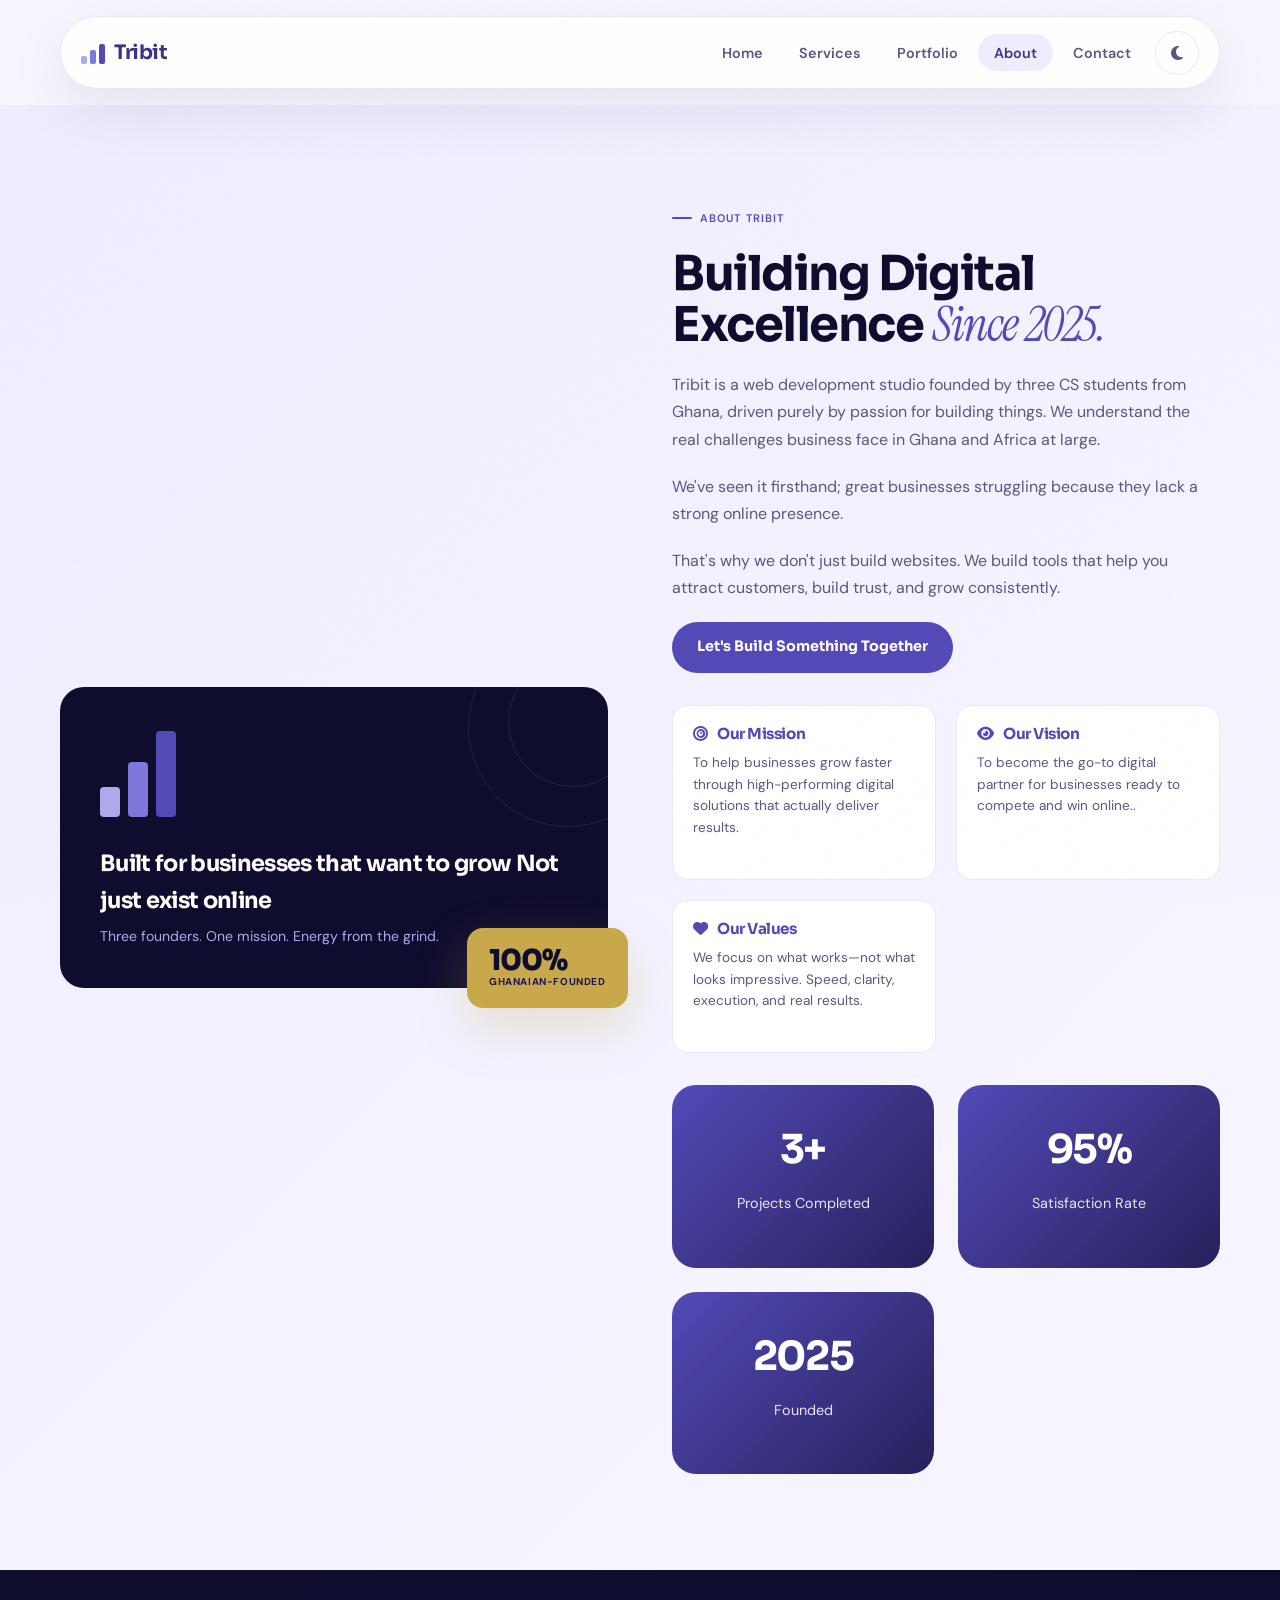
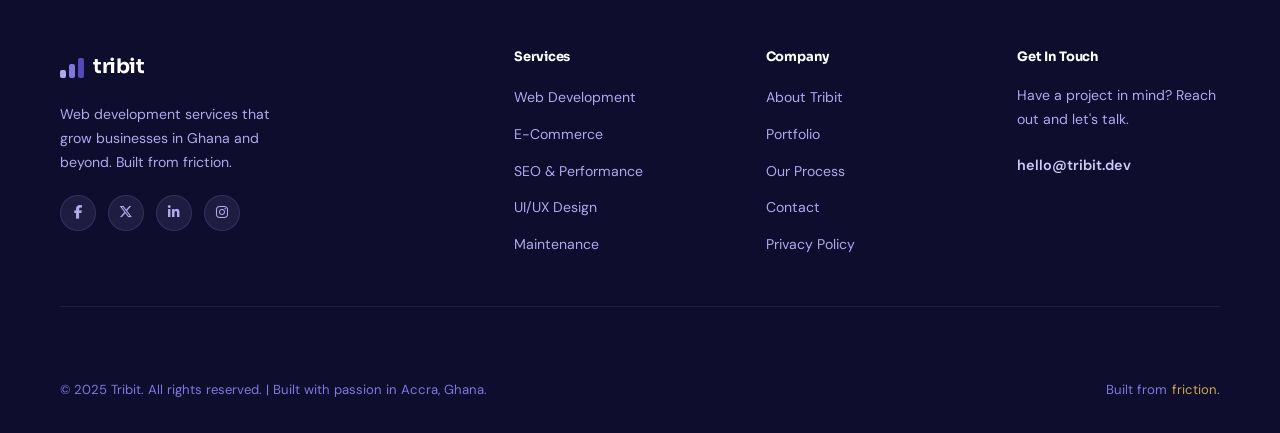
==== about.html @ 8b5f1038 "seperate index.html into diff fles" ====
<!DOCTYPE html>
<html lang="en">
<head>
    <meta charset="UTF-8"/>
    <meta name="viewport" content="width=device-width, initial-scale=1.0"/>
    <title>About Tribit | Web Development in Ghana</title>
    <meta name="description" content="Meet Tribit, a Ghanaian-founded web development studio helping businesses across Ghana and Africa attract customers and grow online."/>
    <meta name="keywords" content="web development Ghana, web design Accra, African web agency, e-commerce Africa, SEO Ghana, custom web apps"/>
    <meta name="author" content="Tribit"/>
    <meta property="og:title" content="About Tribit"/>
    <meta property="og:description" content="Three founders. One mission. Energy from the grind."/>
    <meta property="og:type" content="website"/>
    <link rel="icon" type="image/png" href="tribit-favicon-dark.png">
    <link rel="preconnect" href="https://fonts.googleapis.com"/>
    <link rel="preconnect" href="https://fonts.gstatic.com" crossorigin/>
    <link rel="stylesheet" href="styles.css?v=project-previews-2"/>
    <link href="https://fonts.googleapis.com/css2?family=Sora:wght@300;400;600;700;800&family=Instrument+Serif:ital@0;1&family=DM+Sans:ital,wght@0,300;0,400;0,500;1,400&display=swap" rel="stylesheet"/>
    <link rel="stylesheet" href="https://cdnjs.cloudflare.com/ajax/libs/font-awesome/6.5.0/css/all.min.css" crossorigin="anonymous"/>

</head>
<body>
<div class="page-shell">
<!-- ── NAV ── -->
<header class="site-header">
  <nav class="nav container" aria-label="Primary">
    <a href="index.html" class="brand" aria-label="Tribit home">
      <div class="logo-mark">
        <div class="logo-bar lb1"></div>
        <div class="logo-bar lb2"></div>
        <div class="logo-bar lb3"></div>
      </div>
      <span class="logo-wordmark">Tribit</span>
    </a>

    <div class="nav-actions">
      <ul id="navMenu" class="nav-menu">
        <li><a href="index.html">Home</a></li>
        <li><a href="services.html">Services</a></li>
        <li><a href="portfolio.html">Portfolio</a></li>
        <li><a href="about.html" class="active" aria-current="page">About</a></li>
        <!-- <li><a href="#pricing">Pricing</a></li> -->
        <li><a href="contact.html">Contact</a></li>
      </ul>
      <button id="themeToggle" class="theme-toggle" type="button" aria-label="Switch color theme" title="Switch color theme">
        <i class="fa-solid fa-moon"></i>
      </button>
    </div>
    <button class="menu-toggle" id="menuToggle" type="button" aria-label="Toggle navigation" aria-expanded="false" aria-controls="navMenu">
      <span></span><span></span>
    </button>
  </nav>
</header>

<main>
<!-- ── ABOUT ── -->
<section class="about-section section" id="about">
  <div class="container">
    <div class="about-content">
      <div class="about-visual reveal">
        <div class="about-card-main">
          <div class="about-card-ring acr1"></div>
          <div class="about-card-ring acr2"></div>
          <div class="about-bars-lg">
            <div class="abl abl1"></div>
            <div class="abl abl2"></div>
            <div class="abl abl3"></div>
          </div>
          <div class="about-card-title">Built for businesses that want to grow Not just exist online</div>
          <div class="about-card-sub">Three founders. One mission. Energy from the grind.</div>
        </div>
        <div class="about-float">
          <div class="about-float-num">100%</div>
          <div class="about-float-label">Ghanaian-founded</div>
        </div>
      </div>
      <div class="about-text">
        <div class="reveal"><p class="section-tag">About Tribit</p></div>
        <h1 class="section-heading reveal">Building Digital Excellence <span class="serif-italic">Since 2025.</span></h1>
        <p class="reveal">Tribit is a web development studio founded by three CS students from Ghana, driven purely by passion for building things. We understand the real challenges business face in Ghana and Africa at large.</p>
        <p class="reveal">We've seen it firsthand; great businesses struggling because they lack a strong online presence.</p>
        <p class="reveal">That's why we don't just build websites.
We build tools that help you attract customers, build trust, and grow consistently.
        </p>
         <div class="reveal"><a href="contact.html" class="btn btn-primary">Let's Build Something Together</a></div>
        <div class="values-grid reveal">
          <div class="value-item">
            <h4><i class="fas fa-bullseye"></i> Our Mission</h4>
            <p>To help businesses grow faster through high-performing digital solutions that actually deliver results.</p>
          </div>
          <div class="value-item">
            <h4><i class="fas fa-eye"></i> Our Vision</h4>
            <p>To become the go-to digital partner for businesses ready to compete and win online..</p>
          </div>
          <div class="value-item">
            <h4><i class="fas fa-heart"></i> Our Values</h4>
            <p>We focus on what works—not what looks impressive.
Speed, clarity, execution, and real results.</p>
          </div>
        </div>
        <div class="about-stats reveal" style="margin-top:2rem;">
          <div class="about-stat-card"><div class="stat-number">3+</div><p>Projects Completed</p></div>
          <div class="about-stat-card"><div class="stat-number">95%</div><p>Satisfaction Rate</p></div>
         <!-- <div class="about-stat-card"><div class="stat-number">12</div><p>Countries</p></div> -->
          <div class="about-stat-card"><div class="stat-number">2025</div><p>Founded</p></div>
        </div>
      </div>
    </div>
  </div>
</section>


</main>

<!-- ── FOOTER ── -->
<footer class="site-footer">
  <div class="container">
    <div class="footer-content">
      <div class="footer-section">
        <div class="footer-logo">
          <div class="logo-mark">
            <div class="logo-bar lb1"></div>
            <div class="logo-bar lb2"></div>
            <div class="logo-bar lb3"></div>
          </div>
          <span class="logo-wordmark">tribit</span>
        </div>
        <p>Web development services that grow businesses in Ghana and beyond. Built from friction.</p>
        <div class="social-links">
          <a href="#" title="Facebook" aria-label="Facebook"><i class="fab fa-facebook-f"></i></a>
          <a href="#" title="Twitter / X" aria-label="Twitter"><i class="fab fa-x-twitter"></i></a>
          <a href="https://www.linkedin.com/company/tribit.dev/home/?viewAsMember=true" title="LinkedIn" aria-label="LinkedIn"><i class="fab fa-linkedin-in"></i></a>
          <a href="#" title="Instagram" aria-label="Instagram"><i class="fab fa-instagram"></i></a>
        </div>
      </div>
      <div class="footer-section">
        <h4>Services</h4>
        <ul>
          <li><a href="services.html">Web Development</a></li>
          <li><a href="services.html">E-Commerce</a></li>
          <li><a href="services.html">SEO & Performance</a></li>
          <li><a href="services.html">UI/UX Design</a></li>
          <li><a href="services.html">Maintenance</a></li>
        </ul>
      </div>
      <div class="footer-section">
        <h4>Company</h4>
        <ul>
          <li><a href="about.html">About Tribit</a></li>
          <li><a href="portfolio.html">Portfolio</a></li>
          <li><a href="services.html#process">Our Process</a></li>
          <li><a href="contact.html">Contact</a></li>
          <li><a href="privacy-policy.html">Privacy Policy</a></li>
        </ul>
      </div>
      <div class="footer-section">
        <h4>Get In Touch</h4>
        <p>Have a project in mind? Reach out and let's talk.</p>
        <a class="footer-contact-link" href="mailto:hello@tribit.dev">hello@tribit.dev</a>
      </div>
    </div>
    <div class="footer-bottom">
      <p>© 2025 Tribit. All rights reserved. | Built with passion in Accra, Ghana.</p>
      <span class="footer-made">Built from <span>friction.</span></span>
    </div>
  </div>
</footer>

<button id="scrollTop" class="scroll-top" aria-label="Scroll to top"><i class="fas fa-arrow-up"></i></button>

</div><!-- /page-shell -->

<script src="scripts.js"></script>
</body>
</html>
---- styles.css ----
/* =============================================
   VARIABLES & THEME
   ============================================= */
:root {
  --p-900: #0f0d2e;
  --p-800: #1a1650;
  --p-700: #26215C;
  --p-600: #3C3489;
  --p-500: #534AB7;
  --p-400: #7F77DD;
  --p-300: #AFA9EC;
  --p-200: #CECBF6;
  --p-100: #EEEDFE;
  --p-50:  #F7F6FF;
  --gold:  #C9A84C;
  --gold-light: #F5E6B8;
  --bg: var(--p-50);
  --bg-elevated: rgba(255,255,255,0.88);
  --surface: #ffffff;
  --surface-soft: #EEEDFE;
  --text: #0f0d2e;
  --muted: #5a5780;
  --border: rgba(83,74,183,0.12);
  --shadow: 0 20px 60px rgba(15,13,46,0.08);
  --shadow-strong: 0 30px 80px rgba(15,13,46,0.14);
  --primary: var(--p-500);
  --primary-strong: var(--p-600);
  --accent: var(--p-400);
  --accent-light: var(--p-100);
  --success: #16a34a;
  --warning: #f97316;
  --heading-font: 'Sora', sans-serif;
  --body-font: 'DM Sans', sans-serif;
  --radius-lg: 24px;
  --radius-md: 16px;
  --radius-sm: 10px;
  --container: 1160px;
  --section-space: 6rem;
}

body[data-theme="dark"] {
  --bg: #0c0a20;
  --bg-elevated: rgba(20,18,50,0.9);
  --surface: #141230;
  --surface-soft: #1e1a45;
  --text: #f0effe;
  --muted: #AFA9EC;
  --border: rgba(175,169,236,0.15);
  --shadow: 0 20px 60px rgba(0,0,0,0.35);
  --shadow-strong: 0 30px 80px rgba(0,0,0,0.45);
}

/* =============================================
   RESET & BASE
   ============================================= */
*, *::before, *::after { box-sizing: border-box; margin: 0; padding: 0; }
html { scroll-behavior: smooth; }

body {
  font-family: var(--body-font);
  background: var(--bg);
  color: var(--text);
  line-height: 1.65;
  min-height: 100vh;
  overflow-x: hidden;
  transition: background 0.3s ease, color 0.3s ease;
}

body::before {
  content: '';
  position: fixed;
  inset: 0;
  background-image: url("data:image/svg+xml,%3Csvg viewBox='0 0 256 256' xmlns='http://www.w3.org/2000/svg'%3E%3Cfilter id='n'%3E%3CfeTurbulence type='fractalNoise' baseFrequency='0.9' numOctaves='4' stitchTiles='stitch'/%3E%3C/filter%3E%3Crect width='100%25' height='100%25' filter='url(%23n)' opacity='0.03'/%3E%3C/svg%3E");
  pointer-events: none;
  z-index: 9999;
  opacity: 0.35;
}

img { display: block; max-width: 100%; }
a { color: inherit; transition: color 0.25s; text-decoration: none; }
button, input, textarea, select { font: inherit; }

h1, h2, h3, h4, h5, h6 {
  font-family: var(--heading-font);
  letter-spacing: -0.03em;
  line-height: 1.08;
  color: var(--text);
}
h1 { font-size: clamp(2.8rem, 7vw, 5.2rem); font-weight: 800; }
h2 { font-size: clamp(2rem, 4vw, 3rem); font-weight: 700; }
h3 { font-size: 1.2rem; font-weight: 700; }
h4 { font-size: 1rem; font-weight: 700; }
p { color: var(--muted); line-height: 1.7; }

.page-shell { position: relative; overflow: clip; }
.container { width: min(calc(100% - 2rem), var(--container)); margin: 0 auto; }
.section { padding: var(--section-space) 0; scroll-margin-top: 7rem; }
.section-header { margin-bottom: 3rem; }

.section-tag {
  display: inline-flex; align-items: center; gap: 8px;
  font-size: 11px; font-weight: 600; color: var(--p-500);
  letter-spacing: 0.1em; text-transform: uppercase; margin-bottom: 1rem;
}
.section-tag::before { content: ''; width: 20px; height: 2px; background: var(--p-500); border-radius: 2px; }
.section-heading { max-width: 720px; margin-bottom: 1.25rem; color: var(--text); }
h1.section-heading { font-size: clamp(2rem, 4vw, 3rem); font-weight: 700; }
.section-description { font-size: 1.05rem; max-width: 600px; margin-top: 0.5rem; }
.serif-italic { font-family: 'Instrument Serif', serif; font-style: italic; font-weight: 400; color: var(--p-500); }

/* =============================================
   LOGO MARK — RISING BARS
   ============================================= */
.logo-mark {
  display: inline-flex; align-items: flex-end; gap: 3px; height: 22px;
}
.logo-bar { border-radius: 2px; transition: height 0.4s cubic-bezier(0.34,1.56,0.64,1); }
.lb1 { width: 6px; height: 8px;  background: var(--p-300); }
.lb2 { width: 6px; height: 14px; background: var(--p-400); }
.lb3 { width: 6px; height: 20px; background: var(--p-500); }
.logo-wordmark { font-family: var(--heading-font); font-size: 20px; font-weight: 700; color: var(--p-600); letter-spacing: -0.02em; }
body[data-theme="dark"] .logo-wordmark { color: var(--p-200); }
body[data-theme="dark"] .lb1 { background: var(--p-400); }
body[data-theme="dark"] .lb2 { background: var(--p-300); }
body[data-theme="dark"] .lb3 { background: var(--p-200); }

/* =============================================
   NAVIGATION
   ============================================= */
.site-header { position: sticky; top: 0; z-index: 1000; padding: 1rem 0; }

.nav {
  display: flex; align-items: center; justify-content: space-between; gap: 1rem;
  padding: 0.85rem 1.25rem;
  background: var(--bg-elevated);
  backdrop-filter: blur(20px); -webkit-backdrop-filter: blur(20px);
  border: 1px solid var(--border);
  border-radius: 999px;
  box-shadow: var(--shadow);
  transition: box-shadow 0.3s;
}

.brand { display: inline-flex; align-items: center; gap: 9px; text-decoration: none; flex-shrink: 0; }
.brand:hover .lb1 { height: 14px; }
.brand:hover .lb2 { height: 20px; }
.brand:hover .lb3 { height: 8px; }

.nav-actions { display: flex; align-items: center; gap: 0.5rem; }

.nav-menu { display: flex; align-items: center; gap: 0.25rem; list-style: none; }
.nav-menu a {
  padding: 0.6rem 1rem; border-radius: 999px;
  font-size: 0.9rem; font-weight: 600; color: var(--muted);
  transition: background 0.2s, color 0.2s, transform 0.2s;
}
.nav-menu a:hover, .nav-menu a.active {
  background: var(--p-100); color: var(--p-600); transform: translateY(-1px);
}
body[data-theme="dark"] .nav-menu a:hover,
body[data-theme="dark"] .nav-menu a.active {
  background: var(--surface-soft); color: var(--p-200);
}

.theme-toggle {
  width: 2.75rem; height: 2.75rem; display: inline-flex; align-items: center; justify-content: center;
  border: 1px solid var(--border); background: transparent; color: var(--muted);
  cursor: pointer; border-radius: 50%; transition: transform 0.25s, background 0.25s;
}
.theme-toggle:hover { background: var(--surface-soft); transform: rotate(20deg); }

.menu-toggle {
  display: none; width: 2.75rem; height: 2.75rem;
  border: 1px solid var(--border); border-radius: 50%;
  background: var(--surface-soft); align-items: center; justify-content: center;
  cursor: pointer; transition: transform 0.25s; position: relative;
}
.menu-toggle span {
  position: absolute; width: 1rem; height: 2px;
  background: var(--text); border-radius: 999px; transition: transform 0.25s, opacity 0.25s;
}
.menu-toggle span:first-child { transform: translateY(-4px); }
.menu-toggle span:last-child  { transform: translateY(4px); }
.menu-toggle.active span:first-child { transform: rotate(45deg); }
.menu-toggle.active span:last-child  { transform: rotate(-45deg); }

/* =============================================
   BUTTONS
   ============================================= */
.btn {
  display: inline-flex; align-items: center; justify-content: center; gap: 0.5rem;
  min-height: 3.2rem; padding: 0.8rem 1.5rem;
  border-radius: 999px; border: 1px solid transparent;
  font-family: var(--heading-font); font-weight: 700; font-size: 0.9rem;
  cursor: pointer; transition: transform 0.25s, box-shadow 0.25s, background 0.25s, border-color 0.25s;
  text-decoration: none;
}
.btn:hover { transform: translateY(-2px); }
.btn:active { transform: translateY(0); }
.btn-primary { background: var(--p-500); color: #fff; }
.btn-primary:hover { background: var(--p-600); box-shadow: 0 10px 30px rgba(83,74,183,0.3); color: #fff; }
.btn-secondary { background: transparent; border-color: var(--border); color: var(--text); }
.btn-secondary:hover { background: var(--surface-soft); border-color: var(--p-400); color: var(--p-500); }
.btn-gold { background: var(--gold); color: var(--p-900); font-weight: 800; }
.btn-gold:hover { background: #d4b460; box-shadow: 0 12px 36px rgba(201,168,76,0.35); transform: translateY(-2px); }
.btn-lg { padding: 1rem 2rem; min-height: 3.5rem; font-size: 1rem; }
.btn-block { width: 100%; }
/* =============================================
   REVEAL ANIMATIONS
   ============================================= */
.reveal { opacity: 0; transform: translateY(28px); transition: opacity 0.7s ease, transform 0.7s ease; }
.reveal.active { opacity: 1; transform: translateY(0); }
.reveal-d1 { transition-delay: 0.1s; }
.reveal-d2 { transition-delay: 0.2s; }
.reveal-d3 { transition-delay: 0.3s; }
.reveal-d4 { transition-delay: 0.4s; }

/* =============================================
   HERO
   ============================================= */
.hero {
  min-height: 100vh; display: flex; flex-direction: column;
  align-items: center; justify-content: center;
  position: relative; overflow: hidden;
  padding: 10rem 2rem 6rem;
  background: var(--p-900);
}

.hero-geo { position: absolute; inset: 0; overflow: hidden; pointer-events: none; }
.geo-ring {
  position: absolute; border-radius: 50%;
  border: 1px solid rgba(175,169,236,0.1);
}
.gr1 { width: 800px; height: 800px; top: -250px; right: -250px; }
.gr2 { width: 500px; height: 500px; top: -80px; right: -80px; }
.gr3 { width: 1100px; height: 1100px; bottom: -400px; left: -500px; }
.geo-bar-bg {
  position: absolute; border-radius: 4px; opacity: 0.12;
}
.gbg1 { width: 4px; height: 160px; background: var(--p-300); top: 18%; right: 11%; transform: rotate(12deg); }
.gbg2 { width: 4px; height: 110px; background: var(--p-400); top: 28%; right: 13%; transform: rotate(12deg); }
.gbg3 { width: 4px; height: 240px; background: var(--p-500); top: 8%;  right: 9%;  transform: rotate(12deg); }
.gbg4 { width: 3px; height: 90px;  background: var(--p-300); bottom: 28%; left: 7%; transform: rotate(-8deg); }
.gbg5 { width: 3px; height: 140px; background: var(--p-400); bottom: 33%; left: 9%; transform: rotate(-8deg); }

.hero-accent-line {
  position: absolute; bottom: 0; left: 0; right: 0; height: 1px;
  background: linear-gradient(90deg, transparent, var(--gold), transparent);
}

.hero-inner { position: relative; z-index: 2; text-align: center; max-width: 880px; width: 100%; }

.hero-eyebrow {
  display: inline-flex; align-items: center; gap: 10px;
  background: rgba(175,169,236,0.1); border: 1px solid rgba(175,169,236,0.18);
  border-radius: 999px; padding: 8px 20px; margin-bottom: 2.5rem;
  animation: fadeUp 0.8s ease both;
}
.hero-eyebrow-dot {
  width: 6px; height: 6px; border-radius: 50%; background: var(--gold);
  animation: pulse 2s ease-in-out infinite;
}
.hero-eyebrow span { font-size: 12px; font-weight: 500; color: var(--p-200); letter-spacing: 0.06em; text-transform: uppercase; }

.hero-h1 { font-family: var(--heading-font); font-size: clamp(2.8rem, 7vw, 5rem); font-weight: 800; color: white; line-height: 1.04; letter-spacing: -0.03em; margin-bottom: 0.5rem; animation: fadeUp 0.8s ease 0.1s both; }
.hero-h1-serif { font-family: 'Instrument Serif', serif; font-style: italic; font-weight: 400; color: var(--p-300); }
.hero-h1-gold { color: var(--gold); }

.hero-sub { font-size: clamp(1rem, 2vw, 1.15rem); font-weight: 300; color: var(--p-200); line-height: 1.75; max-width: 580px; margin: 2rem auto 3rem; animation: fadeUp 0.8s ease 0.2s both; }

.hero-actions { display: flex; align-items: center; justify-content: center; gap: 1rem; flex-wrap: wrap; animation: fadeUp 0.8s ease 0.3s both; }

.hero-stats {
  display: flex; align-items: center; justify-content: center; gap: 3rem;
  margin-top: 5rem; padding-top: 3rem;
  border-top: 1px solid rgba(175,169,236,0.12);
  animation: fadeUp 0.8s ease 0.4s both; flex-wrap: wrap;
}
.hero-stat { text-align: center; }
.hero-stat-num { font-family: var(--heading-font); font-size: 2rem; font-weight: 800; color: white; letter-spacing: -0.04em; display: block; }
.hero-stat-label { font-size: 11px; color: var(--p-300); font-weight: 400; text-transform: uppercase; letter-spacing: 0.08em; }
.hero-stat-divider { width: 1px; height: 40px; background: rgba(175,169,236,0.2); }

@keyframes fadeUp { from { opacity: 0; transform: translateY(24px); } to { opacity: 1; transform: translateY(0); } }
@keyframes pulse { 0%,100% { opacity:1; transform:scale(1); } 50% { opacity:.5; transform:scale(.7); } }

/* =============================================
   MARQUEE
   ============================================= */
.marquee-section { background: var(--p-500); padding: 1.25rem 0; overflow: hidden; }
.marquee-track { display: flex; gap: 3rem; animation: marquee 28s linear infinite; white-space: nowrap; }
@keyframes marquee { from { transform: translateX(0); } to { transform: translateX(-50%); } }
.marquee-item { font-family: var(--heading-font); font-size: 12px; font-weight: 700; color: var(--p-100); letter-spacing: 0.08em; text-transform: uppercase; flex-shrink: 0; display: flex; align-items: center; gap: 1rem; }
.marquee-dot { width: 4px; height: 4px; border-radius: 50%; background: var(--gold); flex-shrink: 0; }

/* =============================================
   WHY CHOOSE US (TRUST)
   ============================================= */
.trust-section { background: linear-gradient(135deg, var(--p-100), var(--bg)); }
body[data-theme="dark"] .trust-section { background: linear-gradient(135deg, var(--surface-soft), var(--bg)); }

.trust-grid { display: grid; grid-template-columns: repeat(auto-fit, minmax(260px, 1fr)); gap: 1.5rem; margin-top: 3rem; }

.trust-card {
  text-align: center; padding: 2rem;
  background: var(--surface); border: 1px solid var(--border);
  border-radius: var(--radius-lg);
  transition: transform 0.3s, box-shadow 0.3s, border-color 0.3s;
}
.trust-card:hover { transform: translateY(-5px); box-shadow: var(--shadow-strong); border-color: var(--p-300); }

.trust-icon {
  width: 3.5rem; height: 3.5rem; margin: 0 auto 1rem;
  display: flex; align-items: flex-end; justify-content: center;
  gap: 4px; padding-bottom: 6px;
  background: var(--p-100); border-radius: var(--radius-md);
}
body[data-theme="dark"] .trust-icon { background: var(--surface-soft); }
.trust-icon-bar { width: 7px; border-radius: 2px; }
.tib1 { height: 10px; background: var(--p-300); }
.tib2 { height: 16px; background: var(--p-400); }
.tib3 { height: 24px; background: var(--p-500); }
.trust-card:hover .tib1 { height: 16px; transition: height 0.4s cubic-bezier(0.34,1.56,0.64,1); }
.trust-card:hover .tib2 { height: 24px; transition: height 0.4s cubic-bezier(0.34,1.56,0.64,1) 0.05s; }
.trust-card:hover .tib3 { height: 10px; transition: height 0.4s cubic-bezier(0.34,1.56,0.64,1) 0.1s; }
.trust-card h3 { margin-bottom: 0.75rem; font-size: 1.05rem; }
.trust-card p { font-size: 0.9rem; }

/* =============================================
   SERVICES
   ============================================= */
.services-grid {
  display: grid; grid-template-columns: repeat(3, 1fr);
  gap: 1.5px; background: rgba(83,74,183,0.1);
  border-radius: var(--radius-lg); overflow: hidden; margin-top: 3rem;
}
.service-card {
  background: var(--surface); padding: 2.5rem 2rem;
  position: relative; cursor: default;
  display: flex; flex-direction: column;
  transition: background 0.35s;
}
.service-card:hover { background: var(--p-900); z-index: 2; }
.service-card:hover .service-title,
.service-card:hover .service-desc { color: white; }
.service-card:hover .service-num { color: var(--p-300); }
.service-card:hover .svc-bar { background: var(--p-300); }
.service-card:hover .svc-bar:nth-child(2) { background: var(--p-400); }
.service-card:hover .svc-bar:nth-child(3) { background: var(--p-200); }
.service-card:hover .service-arrow { opacity: 1; transform: translateX(0); }
.service-card:hover .service-features li { color: var(--p-300); }
.service-card:hover .service-features li::before { color: var(--gold); }

.service-num { font-family: var(--heading-font); font-size: 11px; font-weight: 600; color: var(--p-300); letter-spacing: 0.1em; margin-bottom: 1.25rem; transition: color 0.35s; }
.service-icon-bars { display: flex; align-items: flex-end; gap: 4px; height: 32px; margin-bottom: 1.25rem; }
.svc-bar { width: 7px; border-radius: 2px; transition: background 0.35s; }
.svc1 { height: 12px; background: var(--p-300); }
.svc2 { height: 20px; background: var(--p-400); }
.svc3 { height: 30px; background: var(--p-500); }
.service-title { font-family: var(--heading-font); font-size: 1.1rem; font-weight: 700; color: var(--text); letter-spacing: -0.02em; margin-bottom: 0.75rem; transition: color 0.35s; }
.service-desc { font-size: 0.9rem; color: var(--muted); line-height: 1.65; flex-grow: 1; margin-bottom: 1.25rem; transition: color 0.35s; }
.service-features { list-style: none; display: flex; flex-direction: column; gap: 0.4rem; font-size: 0.85rem; margin-bottom: 0.5rem; }
.service-features li { display: flex; align-items: center; gap: 0.5rem; color: var(--muted); transition: color 0.35s; }
.service-features li::before { content: "✓"; color: var(--p-400); font-weight: 800; transition: color 0.35s; }
.service-arrow { position: absolute; bottom: 2rem; right: 2rem; font-size: 1.1rem; opacity: 0; transform: translateX(-8px); transition: all 0.3s; color: var(--gold); }

/* =============================================
   PORTFOLIO
   ============================================= */
.portfolio-section { background: var(--p-50); }
body[data-theme="dark"] .portfolio-section { background: var(--bg); }

.portfolio-grid {
  display: grid;
  grid-template-columns: repeat(6, minmax(0, 1fr));
  gap: 2rem;
  margin-top: 3rem;
}
.portfolio-card {
  background: var(--surface); border: 1px solid var(--border);
  border-radius: var(--radius-lg);
  transition: transform 0.3s, box-shadow 0.3s, border-color 0.3s;
  display: flex; flex-direction: column;
  grid-column: span 2;
  height: 100%;
  min-width: 0;
}
.portfolio-card:hover { transform: translateY(-6px); box-shadow: var(--shadow-strong); border-color: var(--p-300); }
.portfolio-card:focus-within { border-color: var(--p-300); box-shadow: var(--shadow-strong); }

.portfolio-card:nth-last-child(2):nth-child(3n + 1) { grid-column: 2 / span 2; }
.portfolio-card:last-child:nth-child(3n + 2) { grid-column: 4 / span 2; }
.portfolio-card:last-child:nth-child(3n + 1) { grid-column: 3 / span 2; }

.portfolio-image {
  width: 100%; aspect-ratio: 16 / 10; flex: 0 0 auto;
  background: linear-gradient(135deg, var(--p-100), var(--p-50));
  display: flex; align-items: center; justify-content: center; position: relative; overflow: hidden;
  border-radius: calc(var(--radius-lg) - 1px) calc(var(--radius-lg) - 1px) 0 0;
}
.portfolio-image:has(img) {
  height: auto; aspect-ratio: 987 / 712;
}
.portfolio-image img {
  display: block; width: 100%; height: 100%; object-fit: contain; object-position: center;
}
body[data-theme="dark"] .portfolio-image { background: linear-gradient(135deg, var(--surface-soft), var(--surface)); }
.portfolio-image img { display: block; width: 100%; height: 100%; object-fit: contain; }
.portfolio-image-placeholder {
  flex-direction: column; gap: 0.5rem; padding: 1rem;
  color: var(--p-600); text-align: center;
  background: linear-gradient(135deg, var(--p-100), var(--p-50));
}
body[data-theme="dark"] .portfolio-image-placeholder { color: var(--p-200); }
.preview-label { color: var(--p-500); font-size: 0.72rem; font-weight: 700; letter-spacing: 0.1em; text-transform: uppercase; }
.portfolio-image-placeholder strong { font-family: var(--heading-font); font-size: 0.95rem; }
.portfolio-image-bars { display: flex; align-items: flex-end; gap: 0.6rem; height: 5rem; }
.pib { width: 0.8rem; border-radius: 0.2rem 0.2rem 0 0; background: var(--p-500); }
.pib1 { height: 40%; background: var(--p-300); }
.pib2 { height: 70%; background: var(--p-400); }
.pib3 { height: 100%; background: var(--p-500); }
.portfolio-image-label { color: var(--p-600); font-family: var(--heading-font); font-size: 0.85rem; font-weight: 700; text-align: center; }
body[data-theme="dark"] .portfolio-image-label { color: var(--p-200); }

.portfolio-content { padding: 1.5rem; flex: 1; min-width: 0; display: flex; flex-direction: column; }
.portfolio-tags { display: flex; flex-wrap: wrap; gap: 0.5rem; margin-bottom: 1rem; }
.tag {
  display: inline-block; padding: 0.3rem 0.75rem;
  background: var(--p-100); color: var(--p-600);
  border-radius: 999px; font-size: 0.72rem; font-weight: 700;
  text-transform: uppercase; letter-spacing: 0.05em;
}
body[data-theme="dark"] .tag { background: var(--surface-soft); color: var(--p-200); }
.portfolio-card h3 { font-size: 1.1rem; margin: 0 0 0.75rem; overflow-wrap: anywhere; }
.portfolio-description { flex: 1; margin: 0 0 1.25rem; font-size: 0.9rem; color: var(--muted); line-height: 1.6; }
.portfolio-stats { display: flex; gap: 2rem; padding-top: 1.25rem; border-top: 1px solid var(--border); }
.stat { display: flex; flex-direction: column; }
.stat-value { font-family: var(--heading-font); font-size: 1.25rem; font-weight: 700; color: var(--p-500); }
.stat-label { font-size: 0.78rem; color: var(--muted); }
.project-links { display: flex; flex-wrap: wrap; gap: 0.75rem; margin-top: auto; }
.project-link {
  display: inline-flex; align-items: center; gap: 0.45rem;
  padding: 0.55rem 1rem; border-radius: 999px;
  background: var(--p-500); color: #fff;
  font-family: var(--heading-font); font-size: 0.78rem; font-weight: 700;
  transition: background 0.2s, transform 0.2s, box-shadow 0.2s;
}
.project-link::after { content: "↗"; font-size: 0.9rem; }
.project-link:hover, .project-link:focus-visible {
  background: var(--p-600); color: #fff;
  transform: translateY(-2px); box-shadow: 0 8px 20px rgba(83,74,183,0.25);
}
.project-link:focus-visible, .footer-section a:focus-visible, .form-privacy-notice a:focus-visible { outline: 3px solid var(--gold); outline-offset: 3px; }
.portfolio-cta { text-align: center; margin-top: 3rem; padding: 2rem; background: var(--p-100); border-radius: var(--radius-lg); }
body[data-theme="dark"] .portfolio-cta { background: var(--surface-soft); }
.portfolio-cta p { margin-bottom: 1.5rem; }

/* =============================================
   ABOUT
   ============================================= */
.about-section { background: linear-gradient(135deg, var(--p-100), transparent); }
body[data-theme="dark"] .about-section { background: linear-gradient(135deg, var(--surface-soft), transparent); }

.about-content { display: grid; grid-template-columns: 1fr 1fr; gap: 4rem; align-items: center; }
.about-visual { position: relative; }

.about-card-main {
  background: var(--p-900); border-radius: var(--radius-lg); padding: 2.5rem;
  position: relative; overflow: hidden;
}
.about-card-ring {
  position: absolute; border-radius: 50%; border: 1px solid rgba(175,169,236,0.12);
}
.acr1 { width: 200px; height: 200px; top: -60px; right: -60px; }
.acr2 { width: 130px; height: 130px; top: -30px; right: -30px; }

.about-bars-lg {
  display: flex; align-items: flex-end; gap: 8px; height: 90px; margin-bottom: 1.75rem;
}
.abl { border-radius: 4px; transition: height 0.5s cubic-bezier(0.34,1.56,0.64,1); }
.abl1 { width: 20px; height: 30px; background: var(--p-300); }
.abl2 { width: 20px; height: 55px; background: var(--p-400); }
.abl3 { width: 20px; height: 86px; background: var(--p-500); }
.about-card-main:hover .abl1 { height: 86px; }
.about-card-main:hover .abl2 { height: 55px; }
.about-card-main:hover .abl3 { height: 30px; }

.about-card-title { font-family: var(--heading-font); font-size: 1.4rem; font-weight: 700; color: white; letter-spacing: -0.03em; margin-bottom: 0.4rem; }
.about-card-sub { font-size: 0.88rem; color: var(--p-300); }

.about-float {
  position: absolute; bottom: -1.25rem; right: -1.25rem;
  background: var(--gold); border-radius: var(--radius-md); padding: 1.1rem 1.4rem;
  box-shadow: 0 20px 50px rgba(201,168,76,0.25);
}
.about-float-num { font-family: var(--heading-font); font-size: 1.8rem; font-weight: 800; color: var(--p-900); line-height: 1; letter-spacing: -0.04em; }
.about-float-label { font-size: 10px; font-weight: 700; color: var(--p-800); letter-spacing: 0.06em; text-transform: uppercase; }

.about-text h3 { color: var(--p-500); font-size: 1.3rem; margin: 0.75rem 0 1.25rem; }
.about-text p { margin-bottom: 1.25rem; line-height: 1.7; }

.values-grid { display: grid; grid-template-columns: repeat(auto-fit, minmax(180px, 1fr)); gap: 1.25rem; margin-top: 2rem; }
.value-item {
  background: var(--surface); border: 1px solid var(--border);
  border-radius: var(--radius-md); padding: 1.25rem;
  transition: transform 0.3s, box-shadow 0.3s;
}
.value-item:hover { transform: translateY(-3px); box-shadow: var(--shadow); }
.value-item h4 { display: flex; align-items: center; gap: 0.6rem; margin-bottom: 0.6rem; color: var(--p-500); font-size: 0.95rem; }
.value-item p { font-size: 0.85rem; line-height: 1.6; }

.about-stats { display: grid; grid-template-columns: repeat(2,1fr); gap: 1.5rem; }
.about-stat-card {
  background: linear-gradient(135deg, var(--p-500), var(--p-700));
  color: #fff; border-radius: var(--radius-lg); padding: 2rem; text-align: center;
  transition: transform 0.3s, box-shadow 0.3s;
}
.about-stat-card:hover { transform: translateY(-5px); box-shadow: var(--shadow-strong); }
.stat-number { font-family: var(--heading-font); font-size: 2.5rem; font-weight: 700; margin-bottom: 0.5rem; letter-spacing: -0.04em; }
.about-stat-card p { font-size: 0.9rem; color: rgba(255,255,255,0.88); }

/* =============================================
   TESTIMONIALS
   ============================================= */
.testimonials-section { background: var(--p-50); }
body[data-theme="dark"] .testimonials-section { background: var(--bg); }

.testimonials-grid { display: grid; grid-template-columns: 1fr 1fr; gap: 1.5rem; margin-top: 3rem; }

.testi-card {
  background: var(--surface); border-radius: var(--radius-lg); padding: 2.25rem;
  border: 1px solid var(--border); transition: all 0.3s; position: relative;
}
.testi-card:hover { transform: translateY(-4px); box-shadow: var(--shadow-strong); border-color: var(--p-300); }
.testi-card.featured {
  background: var(--p-900); grid-column: span 2;
  display: grid; grid-template-columns: 1fr auto; align-items: center; gap: 3rem;
}

.testi-stars { display: flex; gap: 3px; margin-bottom: 1rem; color: #ffc107; font-size: 14px; }
.testi-quote { font-family: 'Instrument Serif', serif; font-size: 3.5rem; color: var(--p-300); line-height: 0.5; margin-bottom: 1rem; display: block; }
.testi-card.featured .testi-quote { color: var(--p-400); }
.testi-text { font-family: 'Instrument Serif', serif; font-size: 1.05rem; font-style: italic; color: var(--text); line-height: 1.7; margin-bottom: 1.5rem; }
.testi-card.featured .testi-text { font-size: 1.3rem; color: white; }

.testi-author { display: flex; align-items: center; gap: 0.85rem; }
.testi-avatar {
  width: 42px; height: 42px; border-radius: 50%;
  background: var(--p-100); color: var(--p-600);
  display: flex; align-items: center; justify-content: center;
  font-family: var(--heading-font); font-size: 13px; font-weight: 700; flex-shrink: 0;
}
.testi-card.featured .testi-avatar { background: var(--p-500); color: white; }
.testi-name { font-family: var(--heading-font); font-size: 14px; font-weight: 600; color: var(--text); margin-bottom: 2px; }
.testi-card.featured .testi-name { color: white; }
.testi-role { font-size: 12px; color: var(--muted); }
.testi-card.featured .testi-role { color: var(--p-300); }

.testi-visual { display: flex; align-items: flex-end; gap: 6px; height: 70px; opacity: 0.5; flex-shrink: 0; }
.tv-bar { border-radius: 3px; }
.tvb1 { width: 13px; height: 28px; background: var(--p-300); }
.tvb2 { width: 13px; height: 46px; background: var(--p-400); }
.tvb3 { width: 13px; height: 64px; background: var(--p-500); }

/* =============================================
   PRICING
   ============================================= */
.pricing-grid { display: grid; grid-template-columns: repeat(auto-fit, minmax(300px, 1fr)); gap: 2rem; margin-top: 3rem; }
.pricing-card {
  background: var(--surface); border: 2px solid var(--border);
  border-radius: var(--radius-lg); padding: 2rem;
  transition: transform 0.3s, border-color 0.3s, box-shadow 0.3s;
  position: relative; display: flex; flex-direction: column;
}
.pricing-card:hover { transform: translateY(-6px); border-color: var(--p-300); box-shadow: var(--shadow-strong); }
.pricing-card.featured { border-color: var(--p-500); transform: scale(1.02); }
.pricing-card.featured:hover { transform: scale(1.02) translateY(-6px); }

.pricing-badge {
  position: absolute; top: -1rem; left: 1.5rem;
  background: linear-gradient(135deg, var(--p-500), var(--p-400));
  color: #fff; padding: 0.35rem 1rem; border-radius: 999px;
  font-size: 0.72rem; font-weight: 700; text-transform: uppercase; letter-spacing: 0.1em;
}
.pricing-header { margin-bottom: 1.5rem; }
.pricing-header h3 { margin-bottom: 0.3rem; }
.pricing-subtitle { font-size: 0.85rem; color: var(--muted); }
.pricing-price { display: flex; align-items: baseline; gap: 0.5rem; margin-bottom: 1.75rem; }
.price-amount { font-family: var(--heading-font); font-size: 2.5rem; font-weight: 700; color: var(--p-500); letter-spacing: -0.04em; }
.price-period { font-size: 0.88rem; color: var(--muted); }
.pricing-features { list-style: none; flex-grow: 1; margin-bottom: 2rem; }
.pricing-features li { display: flex; align-items: center; gap: 0.75rem; padding: 0.7rem 0; border-bottom: 1px solid var(--border); font-size: 0.88rem; color: var(--muted); }
.pricing-features li:last-child { border-bottom: 0; }
.pricing-features .fa-check { color: var(--success); }
.pricing-features .fa-times { color: var(--warning); opacity: 0.5; }
.pricing-note { text-align: center; margin-top: 3rem; padding: 2rem; background: var(--p-100); border-radius: var(--radius-md); }
body[data-theme="dark"] .pricing-note { background: var(--surface-soft); }

/* =============================================
   PROCESS
   ============================================= */
.process-section { background: var(--p-900); overflow: hidden; position: relative; }
.process-section .section-tag { color: var(--p-300); }
.process-section .section-tag::before { background: var(--p-300); }
.process-section .section-heading { color: white; }

.process-geo-ring {
  position: absolute; border-radius: 50%;
  border: 1px solid rgba(175,169,236,0.06);
}
.pgr1 { width: 600px; height: 600px; top: -200px; right: -200px; }
.pgr2 { width: 400px; height: 400px; bottom: -120px; left: -120px; }

.process-steps {
  display: grid; grid-template-columns: repeat(4,1fr);
  gap: 0; margin-top: 5rem; position: relative;
}
.process-steps::before {
  content: ''; position: absolute; top: 27px; left: 56px; right: 56px; height: 1px;
  background: linear-gradient(90deg, var(--p-500), var(--p-400), var(--p-300), transparent);
}
.process-step { padding: 0 1.5rem; position: relative; }
.process-step-num {
  width: 54px; height: 54px; border-radius: 50%;
  border: 1.5px solid var(--p-500);
  display: flex; align-items: center; justify-content: center;
  font-family: var(--heading-font); font-size: 13px; font-weight: 700;
  color: var(--p-300); background: var(--p-900);
  margin-bottom: 1.75rem; position: relative; z-index: 2;
  transition: all 0.3s;
}
.process-step:hover .process-step-num { background: var(--p-500); color: white; border-color: var(--p-500); }
.process-step-title { font-family: var(--heading-font); font-size: 1rem; font-weight: 700; color: white; letter-spacing: -0.02em; margin-bottom: 0.65rem; }
.process-step-desc { font-size: 0.875rem; color: var(--p-300); line-height: 1.65; }

/* =============================================
   FAQ
   ============================================= */
.faq-container { max-width: 800px; margin: 3rem auto 0; }
.faq-item {
  background: var(--surface); border: 1px solid var(--border);
  border-radius: var(--radius-md); margin-bottom: 1rem; overflow: hidden;
  transition: border-color 0.3s, box-shadow 0.3s;
}
.faq-item:hover { border-color: var(--p-300); box-shadow: var(--shadow); }
.faq-header {
  width: 100%; padding: 1.5rem; background: transparent; border: 0;
  cursor: pointer; display: flex; align-items: center; justify-content: space-between;
  gap: 1rem; text-align: left; color: var(--text); font-weight: 700; font-size: 0.95rem;
  transition: background 0.25s;
}
.faq-header:hover { background: var(--surface-soft); }
.faq-header i { transition: transform 0.3s; flex-shrink: 0; color: var(--p-400); }
.faq-item.faq-open .faq-header i { transform: rotate(180deg); }
.faq-content { max-height: 0; overflow: hidden; transition: max-height 0.3s ease; padding: 0 1.5rem; }
.faq-item.faq-open .faq-content { max-height: 500px; padding: 0 1.5rem 1.5rem; }
.faq-content p { font-size: 0.9rem; line-height: 1.7; }

/* =============================================
   CTA BANNER
   ============================================= */
.cta-banner {
  background: linear-gradient(135deg, var(--p-500), var(--p-700));
  position: relative; overflow: hidden;
}
.cta-banner-inner { max-width: var(--container); margin: 0 auto; padding: 5rem 2rem; text-align: center; position: relative; z-index: 2; }
.cta-banner h2 { color: white; margin-bottom: 1rem; }
.cta-banner p { color: var(--p-200); font-size: 1.05rem; margin-bottom: 2.5rem; max-width: 520px; margin-left: auto; margin-right: auto; }
.cta-banner-btns { display: flex; gap: 1rem; justify-content: center; flex-wrap: wrap; }
.cta-banner-geo { position: absolute; inset: 0; overflow: hidden; pointer-events: none; }
.cbg1 { position: absolute; width: 400px; height: 400px; border-radius: 50%; border: 1px solid rgba(255,255,255,0.08); top: -150px; right: -100px; }
.cbg2 { position: absolute; width: 250px; height: 250px; border-radius: 50%; border: 1px solid rgba(255,255,255,0.06); bottom: -80px; left: -60px; }

/* =============================================
   CONTACT
   ============================================= */
.contact-content { display: grid; grid-template-columns: 1fr 1.4fr; gap: 3rem; margin-top: 3rem; }
.contact-info { display: flex; flex-direction: column; gap: 1.5rem; }
.contact-method {
  background: var(--surface); border: 1px solid var(--border);
  border-radius: var(--radius-md); padding: 1.75rem; text-align: center;
  transition: transform 0.3s, box-shadow 0.3s, border-color 0.3s;
}
.contact-method:hover { transform: translateY(-4px); box-shadow: var(--shadow); border-color: var(--p-300); }
.contact-icon {
  width: 3rem; height: 3rem; display: flex; align-items: center; justify-content: center;
  font-size: 1.4rem; background: var(--p-100); border-radius: 50%;
  margin: 0 auto 1rem; color: var(--p-500);
}
body[data-theme="dark"] .contact-icon { background: var(--surface-soft); color: var(--p-300); }
.contact-method h4 { margin-bottom: 0.5rem; }
.contact-method p { font-size: 0.88rem; margin-bottom: 0.35rem; }
.contact-method a { color: var(--p-500); font-weight: 700; }
.contact-method a:hover { color: var(--p-400); }
.small { font-size: 0.78rem !important; color: var(--muted); }

.contact-form {
  background: var(--surface); border: 1px solid var(--border);
  border-radius: var(--radius-lg); padding: 2.25rem;
  display: flex; flex-direction: column; gap: 1.25rem;
}
.form-group { display: flex; flex-direction: column; gap: 0.45rem; }
.form-group.checkbox { flex-direction: row; align-items: center; gap: 0.65rem; margin-top: 0.5rem; }
.form-group label { font-weight: 700; color: var(--text); font-size: 0.88rem; }
.form-group.checkbox label { font-weight: 500; color: var(--muted); margin: 0; cursor: pointer; line-height: 1.4; }
.form-group.checkbox input[type="checkbox"] {
  width: 18px; height: 18px; min-width: 18px; min-height: 18px;
  padding: 0; margin: 0; cursor: pointer; flex-shrink: 0;
  accent-color: var(--p-500);
}

input, textarea, select {
  width: 100%; padding: 0.9rem 1rem;
  background: var(--bg); color: var(--text);
  border: 1px solid var(--border); border-radius: var(--radius-sm);
  outline: none; transition: border-color 0.25s, box-shadow 0.25s;
  font-size: 0.9rem;
}
input::placeholder, textarea::placeholder { color: color-mix(in srgb, var(--muted) 60%, transparent); }
input:focus, textarea:focus, select:focus {
  border-color: var(--p-400);
  box-shadow: 0 0 0 4px rgba(83,74,183,0.12);
}
input.valid { border-color: var(--success); }
input.invalid, textarea.invalid, select.invalid { border-color: #e04343; }
textarea { min-height: 120px; resize: vertical; font-family: inherit; }
.form-note { text-align: center; font-size: 0.82rem; color: var(--muted); margin-top: 0.5rem; }
.form-privacy-notice { font-size: 0.85rem; }
.form-privacy-notice a { color: var(--p-500); font-weight: 700; text-decoration: underline; text-underline-offset: 0.15em; }
body[data-theme="dark"] .form-privacy-notice a { color: var(--p-300); }
#formStatus { margin-top: 0.5rem; font-size: 0.88rem; padding: 0.75rem 1rem; border-radius: var(--radius-sm); }
#formStatus.success { background: rgba(22,163,74,0.1); color: var(--success); }
#formStatus.error { background: rgba(224,67,67,0.1); color: #e04343; }

/* =============================================
   FOOTER
   ============================================= */
.site-footer { background: var(--p-900); padding: 5rem 0 2rem; }
.footer-content {
  display: grid; grid-template-columns: 2fr 1fr 1fr 1fr;
  gap: 3rem; margin-bottom: 3rem; padding-bottom: 3rem;
  border-bottom: 1px solid rgba(175,169,236,0.1);
}
.footer-logo { display: flex; align-items: center; gap: 9px; margin-bottom: 1.25rem; }
/*.footer-logo .logo-bar { } */
.footer-logo .lb1 { background: var(--p-300); }
.footer-logo .lb2 { background: var(--p-400); }
.footer-logo .lb3 { background: var(--p-500); }
.footer-logo .logo-wordmark { color: white; }
.footer-section p { font-size: 0.88rem; color: var(--p-300); line-height: 1.7; margin-bottom: 1.25rem; max-width: 240px; }
.footer-section h4 { font-family: var(--heading-font); font-size: 13px; font-weight: 700; color: white; margin-bottom: 1.25rem; letter-spacing: -0.01em; }
.footer-section ul { list-style: none; display: flex; flex-direction: column; gap: 0.65rem; }
.footer-section ul a { font-size: 0.88rem; color: var(--p-300); transition: color 0.2s; }
.footer-section ul a:hover { color: white; }
.footer-contact-link { color: var(--p-200); font-size: 0.9rem; font-weight: 600; }
.footer-contact-link:hover { color: white; }

.social-links { display: flex; gap: 0.75rem; }
.social-links a {
  width: 2.25rem; height: 2.25rem; display: inline-flex; align-items: center; justify-content: center;
  border-radius: 50%; background: rgba(175,169,236,0.1); border: 1px solid rgba(175,169,236,0.15);
  color: var(--p-300); font-size: 0.85rem;
  transition: transform 0.25s, background 0.25s, color 0.25s;
}
.social-links a:hover { transform: translateY(-3px); background: var(--p-500); color: white; border-color: var(--p-500); }

.footer-bottom { display: flex; align-items: center; justify-content: space-between; padding-top: 1.5rem; flex-wrap: wrap; gap: 0.75rem; }
.footer-bottom p { font-size: 0.82rem; color: var(--p-400); }
.footer-made { font-size: 0.82rem; color: var(--p-400); display: flex; align-items: center; gap: 5px; }
.footer-made span { color: var(--gold); }

/* =============================================
   PRIVACY POLICY
   ============================================= */
.policy-container { max-width: 860px; }
.policy-header { margin-bottom: 2.5rem; }
.policy-header h1 { font-size: clamp(2.4rem, 6vw, 4rem); margin-bottom: 1rem; }
.policy-updated { font-size: 0.9rem; }
.policy-content { overflow-wrap: anywhere; }
.policy-content h2 { margin: 2.5rem 0 0.9rem; font-size: clamp(1.35rem, 3vw, 1.7rem); }
.policy-content h3 { margin: 1.5rem 0 0.6rem; font-size: 1.08rem; }
.policy-content p, .policy-content li { font-size: 0.98rem; line-height: 1.8; }
.policy-content p + p { margin-top: 0.9rem; }
.policy-content ul { margin: 0.8rem 0 1rem; padding-left: 1.35rem; }
.policy-content li + li { margin-top: 0.35rem; }
.policy-content a { color: var(--p-500); text-decoration: underline; text-underline-offset: 0.16em; }
body[data-theme="dark"] .policy-content a { color: var(--p-300); }
.policy-content a:focus-visible { outline: 3px solid var(--gold); outline-offset: 3px; }
.policy-owner-note { margin-top: 1.5rem; padding: 1rem 1.2rem; background: var(--surface-soft); border-left: 3px solid var(--p-400); border-radius: var(--radius-sm); }
.policy-contact { margin-top: 2.5rem; padding: 1.5rem; background: var(--surface); border: 1px solid var(--border); border-radius: var(--radius-md); }
.policy-contact h2 { margin-top: 0; }

/* =============================================
   SCROLL TO TOP
   ============================================= */
.scroll-top {
  position: fixed; right: 1.25rem; bottom: 1.25rem;
  width: 3rem; height: 3rem; display: inline-flex; align-items: center; justify-content: center;
  border-radius: 50%; background: var(--p-500); color: white;
  border: 0; box-shadow: 0 8px 24px rgba(83,74,183,0.35);
  opacity: 0; visibility: hidden; transform: translateY(14px);
  transition: transform 0.25s, opacity 0.25s, visibility 0.25s;
  z-index: 999; cursor: pointer;
}
.scroll-top:hover { transform: translateY(-2px); box-shadow: 0 12px 30px rgba(83,74,183,0.45); }
.scroll-top.show { opacity: 1; visibility: visible; transform: translateY(0); }

/* =============================================
   UTILITIES
   ============================================= */
.loading { opacity: 0.6; pointer-events: none; }
.spinner { width: 18px; height: 18px; border: 2px solid rgba(255,255,255,0.35); border-top-color: #fff; border-radius: 50%; animation: spin 0.8s linear infinite; }
@keyframes spin { to { transform: rotate(360deg); } }

/* =============================================
   RESPONSIVE
   ============================================= */
@media (max-width: 1100px) {
  .portfolio-grid { grid-template-columns: repeat(4, minmax(0, 1fr)); }
  .portfolio-card { grid-column: span 2; }
  .portfolio-card:nth-last-child(2):nth-child(3n + 1),
  .portfolio-card:last-child:nth-child(3n + 2),
  .portfolio-card:last-child:nth-child(3n + 1) { grid-column: auto / span 2; }
  .portfolio-card:last-child:nth-child(odd) { grid-column: 2 / span 2; }
}
@media (max-width: 1024px) {
  :root { --section-space: 5rem; }
  .about-content, .contact-content { grid-template-columns: 1fr; }
  .services-grid { grid-template-columns: repeat(2,1fr); }
}
@media (max-width: 900px) {
  :root { --section-space: 4.5rem; }
  .brand { flex-shrink: 0; }
  .menu-toggle { display: inline-flex; position: relative; flex-shrink: 0; order: 3; }
  .nav-actions { order: 2; gap: 0.75rem; display: flex; align-items: center; margin-left: auto; }
  .theme-toggle { width: 2.4rem; height: 2.4rem; flex-shrink: 0; }
  .nav-menu {
    position: absolute; top: calc(100% + 0.75rem); right: 0;
    flex-direction: column; align-items: stretch;
    min-width: min(88vw, 300px); padding: 0.75rem;
    background: var(--bg-elevated); backdrop-filter: blur(20px);
    border: 1px solid var(--border); border-radius: var(--radius-md);
    box-shadow: var(--shadow-strong);
    opacity: 0; visibility: hidden; transform: translateY(-10px); pointer-events: none;
    z-index: 1001; transition: opacity 0.2s, transform 0.2s, visibility 0.2s;
  }
  .nav-menu.active { opacity: 1; visibility: visible; transform: translateY(0); pointer-events: auto; }
  .nav-menu a { display: block; border-radius: var(--radius-sm); }
  .process-steps { grid-template-columns: repeat(2,1fr); gap: 2rem; }
  .process-steps::before { display: none; }
  .testimonials-grid { grid-template-columns: 1fr; }
  .testi-card.featured { grid-column: span 1; grid-template-columns: 1fr; gap: 2rem; }
  .footer-content { grid-template-columns: 1fr 1fr; gap: 2.5rem; }
  .hero-stats { gap: 1.5rem; }
}
@media (max-width: 768px) {
  :root { --section-space: 4rem; }
  .services-grid { grid-template-columns: 1fr; }
  .about-stats { grid-template-columns: repeat(2,1fr); }
  .cta-banner-btns { flex-direction: column; align-items: center; }
  .footer-content { grid-template-columns: 1fr; }
  .footer-bottom { flex-direction: column; align-items: center; text-align: center; }
}
@media (max-width: 640px) {
  .portfolio-grid { grid-template-columns: minmax(0, 1fr); gap: 1.5rem; }
  .portfolio-card,
  .portfolio-card:nth-last-child(2):nth-child(3n + 1),
  .portfolio-card:last-child:nth-child(3n + 2),
  .portfolio-card:last-child:nth-child(3n + 1),
  .portfolio-card:last-child:nth-child(odd) { grid-column: 1; }
  .hero-stats { gap: 1rem; }
  .hero-stat-divider { display: none; }
  .hero-actions { flex-direction: column; width: 100%; }
  .hero-actions .btn { width: 100%; }
  .nav { padding: 0.75rem 1rem; }
  .brand { gap: 6px; }
  .logo-wordmark { font-size: 0.85rem; }
  .theme-toggle { width: 2.25rem; height: 2.25rem; font-size: 0.9rem; }
  .menu-toggle { width: 2.25rem; height: 2.25rem; }
  .pricing-card.featured { transform: scale(1); }
  .about-stats { grid-template-columns: 1fr; }
  .values-grid { grid-template-columns: 1fr; }
  .form-group.checkbox { gap: 0.5rem; padding: 0.5rem 0; }
  .form-group.checkbox label { font-size: 0.85rem; }
}

@media (prefers-reduced-motion: reduce) {
  html { scroll-behavior: auto; }
  *, *::before, *::after { scroll-behavior: auto !important; transition-duration: 0.01ms !important; animation-duration: 0.01ms !important; animation-iteration-count: 1 !important; }
  *, *::before, *::after { animation: none !important; transition: none !important; }
}

/* =============================================
   DARK MODE OVERRIDES
   ============================================= */
body[data-theme="dark"] .nav { background: rgba(20,18,50,0.92); }
body[data-theme="dark"] .faq-header:hover { background: var(--surface-soft); }
body[data-theme="dark"] input,
body[data-theme="dark"] textarea,
body[data-theme="dark"] select { background: var(--surface); }
body[data-theme="dark"] .portfolio-section { background: var(--bg); }
body[data-theme="dark"] .testimonials-section { background: var(--bg); }
body[data-theme="dark"] .trust-section { background: var(--bg); }
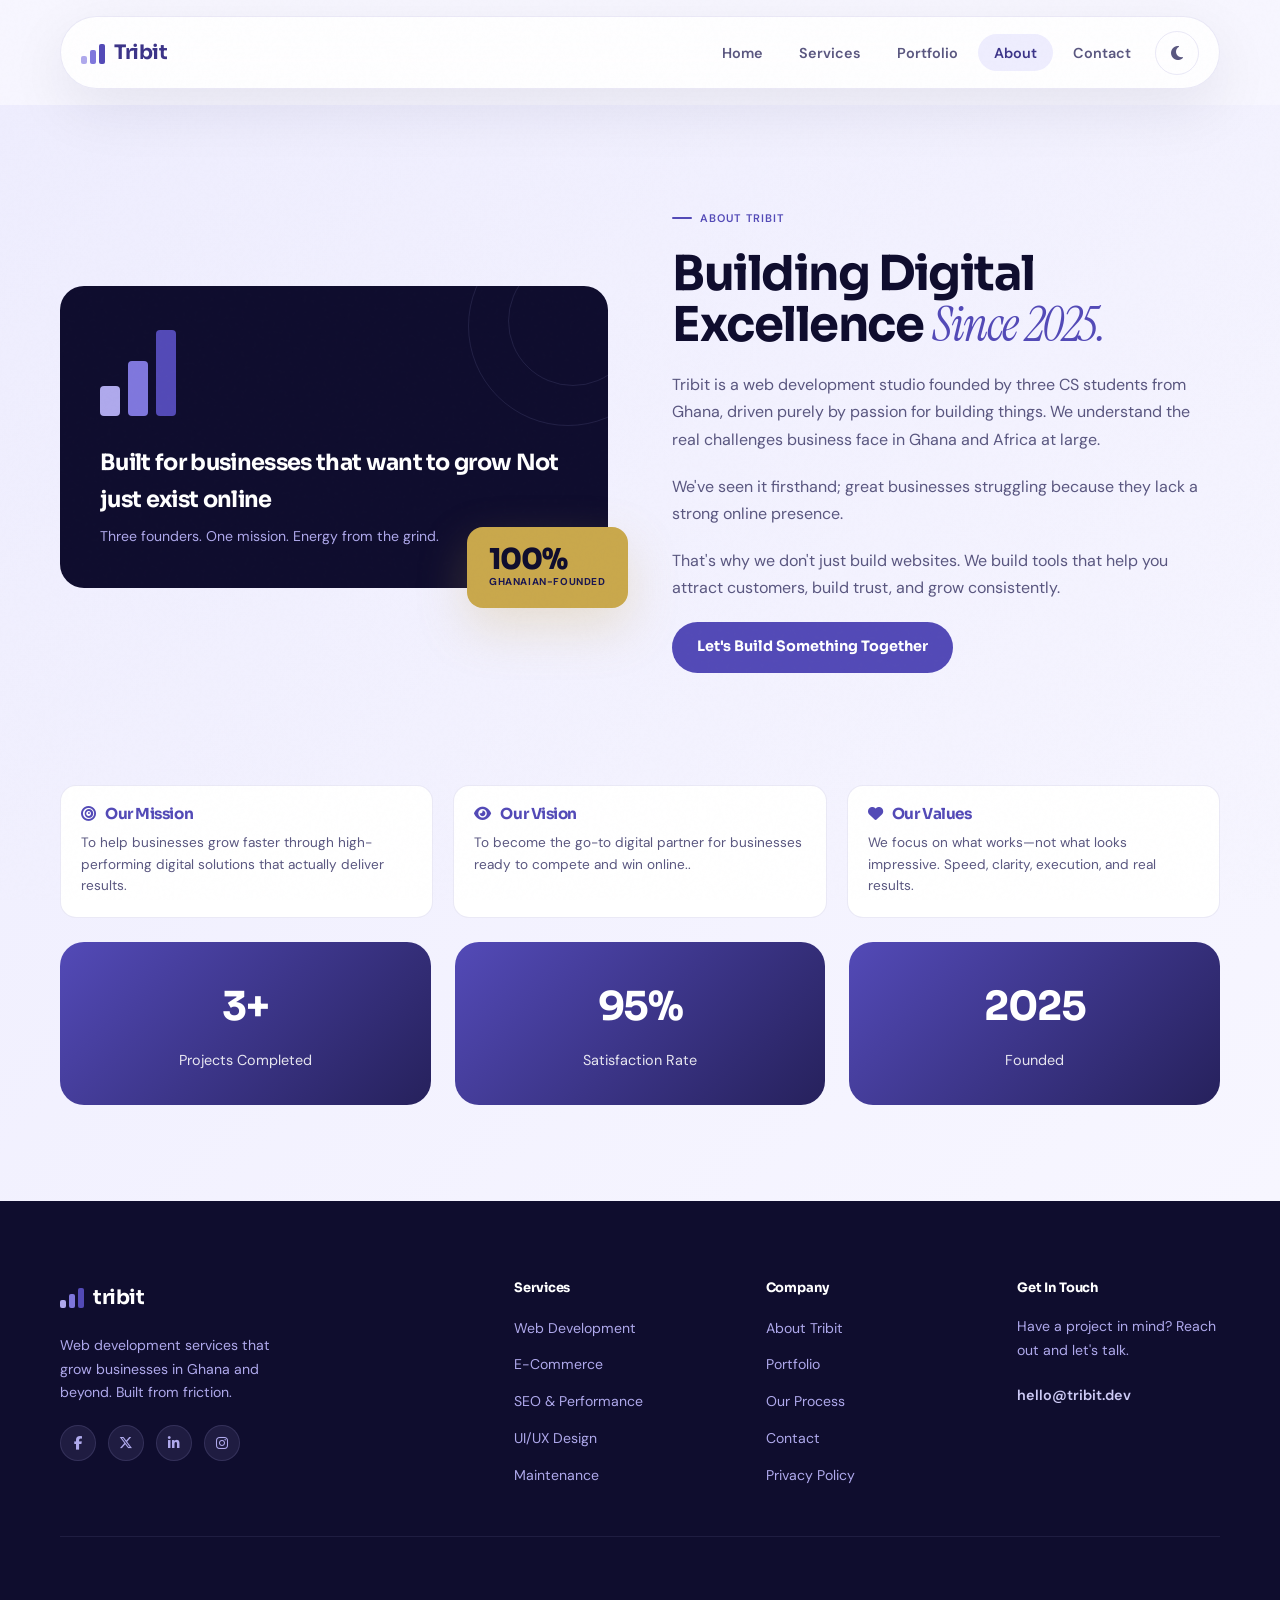
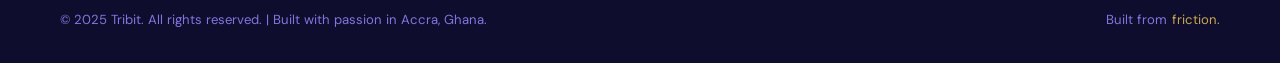
==== commit fdbd511e: "fix code conflict" ====
--- a/about.html
+++ b/about.html
@@ -13,7 +13,7 @@
     <link rel="icon" type="image/png" href="tribit-favicon-dark.png">
     <link rel="preconnect" href="https://fonts.googleapis.com"/>
     <link rel="preconnect" href="https://fonts.gstatic.com" crossorigin/>
-    <link rel="stylesheet" href="styles.css?v=project-previews-2"/>
+    <link rel="stylesheet" href="styles.css?v=portfolio-layout-3"/>
     <link href="https://fonts.googleapis.com/css2?family=Sora:wght@300;400;600;700;800&family=Instrument+Serif:ital@0;1&family=DM+Sans:ital,wght@0,300;0,400;0,500;1,400&display=swap" rel="stylesheet"/>
     <link rel="stylesheet" href="https://cdnjs.cloudflare.com/ajax/libs/font-awesome/6.5.0/css/all.min.css" crossorigin="anonymous"/>
 
@@ -82,6 +82,8 @@
 We build tools that help you attract customers, build trust, and grow consistently.
         </p>
          <div class="reveal"><a href="contact.html" class="btn btn-primary">Let's Build Something Together</a></div>
+      </div>
+      <div class="about-details">
         <div class="values-grid reveal">
           <div class="value-item">
             <h4><i class="fas fa-bullseye"></i> Our Mission</h4>
@@ -97,7 +99,7 @@
 Speed, clarity, execution, and real results.</p>
           </div>
         </div>
-        <div class="about-stats reveal" style="margin-top:2rem;">
+        <div class="about-stats reveal">
           <div class="about-stat-card"><div class="stat-number">3+</div><p>Projects Completed</p></div>
           <div class="about-stat-card"><div class="stat-number">95%</div><p>Satisfaction Rate</p></div>
          <!-- <div class="about-stat-card"><div class="stat-number">12</div><p>Countries</p></div> -->
--- a/styles.css
+++ b/styles.css
@@ -398,14 +398,11 @@
   display: flex; align-items: center; justify-content: center; position: relative; overflow: hidden;
   border-radius: calc(var(--radius-lg) - 1px) calc(var(--radius-lg) - 1px) 0 0;
 }
-.portfolio-image:has(img) {
-  height: auto; aspect-ratio: 987 / 712;
-}
+body[data-theme="dark"] .portfolio-image { background: linear-gradient(135deg, var(--surface-soft), var(--surface)); }
 .portfolio-image img {
-  display: block; width: 100%; height: 100%; object-fit: contain; object-position: center;
-}
-body[data-theme="dark"] .portfolio-image { background: linear-gradient(135deg, var(--surface-soft), var(--surface)); }
-.portfolio-image img { display: block; width: 100%; height: 100%; object-fit: contain; }
+  display: block; width: 100%; height: 100%;
+  object-fit: contain; object-position: center;
+}
 .portfolio-image-placeholder {
   flex-direction: column; gap: 0.5rem; padding: 1rem;
   color: var(--p-600); text-align: center;
@@ -414,14 +411,6 @@
 body[data-theme="dark"] .portfolio-image-placeholder { color: var(--p-200); }
 .preview-label { color: var(--p-500); font-size: 0.72rem; font-weight: 700; letter-spacing: 0.1em; text-transform: uppercase; }
 .portfolio-image-placeholder strong { font-family: var(--heading-font); font-size: 0.95rem; }
-.portfolio-image-bars { display: flex; align-items: flex-end; gap: 0.6rem; height: 5rem; }
-.pib { width: 0.8rem; border-radius: 0.2rem 0.2rem 0 0; background: var(--p-500); }
-.pib1 { height: 40%; background: var(--p-300); }
-.pib2 { height: 70%; background: var(--p-400); }
-.pib3 { height: 100%; background: var(--p-500); }
-.portfolio-image-label { color: var(--p-600); font-family: var(--heading-font); font-size: 0.85rem; font-weight: 700; text-align: center; }
-body[data-theme="dark"] .portfolio-image-label { color: var(--p-200); }
-
 .portfolio-content { padding: 1.5rem; flex: 1; min-width: 0; display: flex; flex-direction: column; }
 .portfolio-tags { display: flex; flex-wrap: wrap; gap: 0.5rem; margin-bottom: 1rem; }
 .tag {
@@ -499,7 +488,8 @@
 .about-text h3 { color: var(--p-500); font-size: 1.3rem; margin: 0.75rem 0 1.25rem; }
 .about-text p { margin-bottom: 1.25rem; line-height: 1.7; }
 
-.values-grid { display: grid; grid-template-columns: repeat(auto-fit, minmax(180px, 1fr)); gap: 1.25rem; margin-top: 2rem; }
+.about-details { grid-column: 1 / -1; margin-top: 3rem; }
+.values-grid { display: grid; grid-template-columns: repeat(3, minmax(0, 1fr)); gap: 1.25rem; }
 .value-item {
   background: var(--surface); border: 1px solid var(--border);
   border-radius: var(--radius-md); padding: 1.25rem;
@@ -509,7 +499,7 @@
 .value-item h4 { display: flex; align-items: center; gap: 0.6rem; margin-bottom: 0.6rem; color: var(--p-500); font-size: 0.95rem; }
 .value-item p { font-size: 0.85rem; line-height: 1.6; }
 
-.about-stats { display: grid; grid-template-columns: repeat(2,1fr); gap: 1.5rem; }
+.about-stats { display: grid; grid-template-columns: repeat(3, minmax(0, 1fr)); gap: 1.5rem; margin-top: 1.5rem; }
 .about-stat-card {
   background: linear-gradient(135deg, var(--p-500), var(--p-700));
   color: #fff; border-radius: var(--radius-lg); padding: 2rem; text-align: center;
@@ -856,7 +846,9 @@
 @media (max-width: 768px) {
   :root { --section-space: 4rem; }
   .services-grid { grid-template-columns: 1fr; }
-  .about-stats { grid-template-columns: repeat(2,1fr); }
+  .values-grid { grid-template-columns: repeat(2, minmax(0, 1fr)); }
+  .value-item:last-child:nth-child(odd) { grid-column: 1 / -1; width: calc(50% - 0.625rem); justify-self: center; }
+  .about-stats { grid-template-columns: repeat(3, minmax(0, 1fr)); }
   .cta-banner-btns { flex-direction: column; align-items: center; }
   .footer-content { grid-template-columns: 1fr; }
   .footer-bottom { flex-direction: column; align-items: center; text-align: center; }
@@ -878,8 +870,8 @@
   .theme-toggle { width: 2.25rem; height: 2.25rem; font-size: 0.9rem; }
   .menu-toggle { width: 2.25rem; height: 2.25rem; }
   .pricing-card.featured { transform: scale(1); }
-  .about-stats { grid-template-columns: 1fr; }
-  .values-grid { grid-template-columns: 1fr; }
+  .values-grid, .about-stats { grid-template-columns: 1fr; }
+  .value-item:last-child:nth-child(odd) { grid-column: auto; width: auto; }
   .form-group.checkbox { gap: 0.5rem; padding: 0.5rem 0; }
   .form-group.checkbox label { font-size: 0.85rem; }
 }
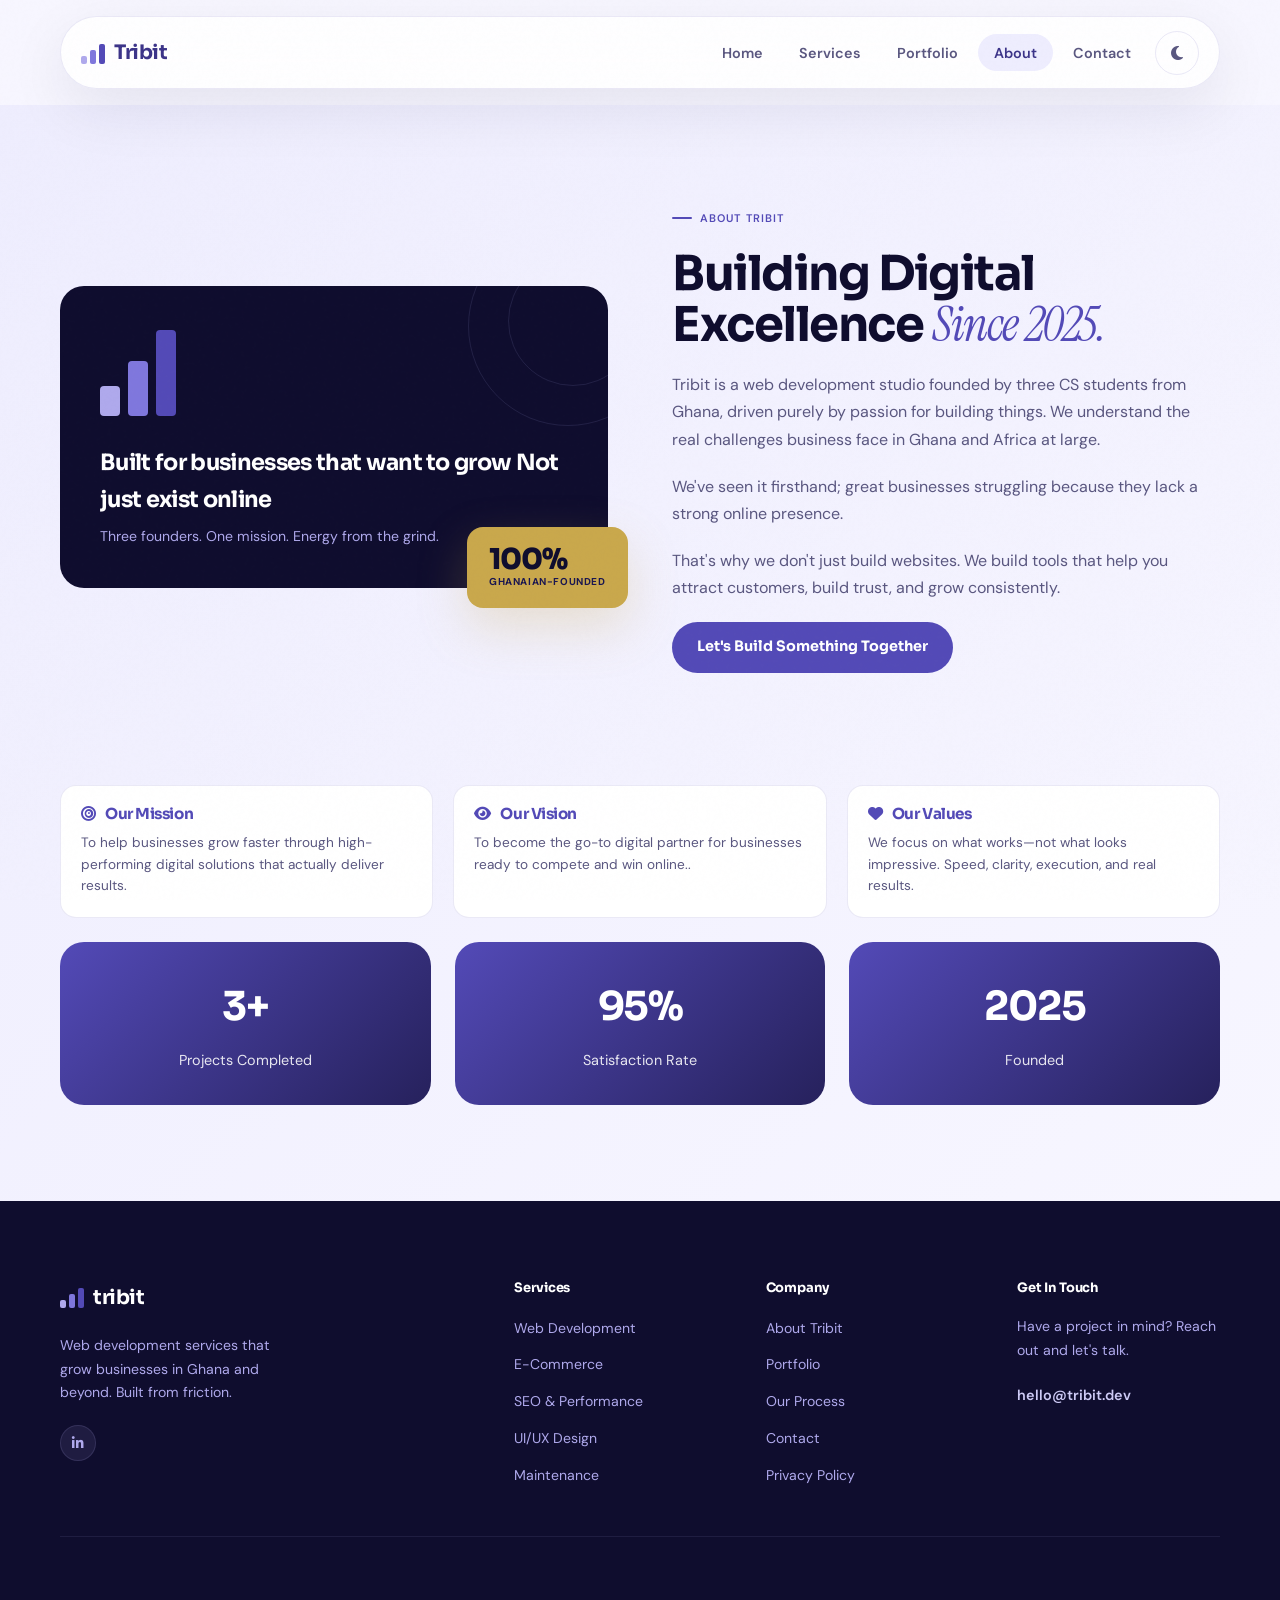
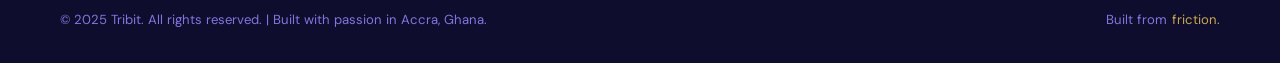
==== commit fd7cb396: "save existing website before launch fixes" ====
--- a/about.html
+++ b/about.html
@@ -128,10 +128,11 @@
         </div>
         <p>Web development services that grow businesses in Ghana and beyond. Built from friction.</p>
         <div class="social-links">
-          <a href="#" title="Facebook" aria-label="Facebook"><i class="fab fa-facebook-f"></i></a>
+     <!---    <a href="#" title="Facebook" aria-label="Facebook"><i class="fab fa-facebook-f"></i></a>
           <a href="#" title="Twitter / X" aria-label="Twitter"><i class="fab fa-x-twitter"></i></a>
-          <a href="https://www.linkedin.com/company/tribit.dev/home/?viewAsMember=true" title="LinkedIn" aria-label="LinkedIn"><i class="fab fa-linkedin-in"></i></a>
-          <a href="#" title="Instagram" aria-label="Instagram"><i class="fab fa-instagram"></i></a>
+        -->
+          <a href="https://www.linkedin.com/company/tribit.dev/home/" title="LinkedIn" aria-label="LinkedIn"><i class="fab fa-linkedin-in"></i></a>
+       <!---  <a href="#" title="Instagram" aria-label="Instagram"><i class="fab fa-instagram"></i></a> -->
         </div>
       </div>
       <div class="footer-section">
--- a/styles.css
+++ b/styles.css
@@ -855,6 +855,7 @@
 }
 @media (max-width: 640px) {
   .portfolio-grid { grid-template-columns: minmax(0, 1fr); gap: 1.5rem; }
+  .project-link::after { display: none; }
   .portfolio-card,
   .portfolio-card:nth-last-child(2):nth-child(3n + 1),
   .portfolio-card:last-child:nth-child(3n + 2),
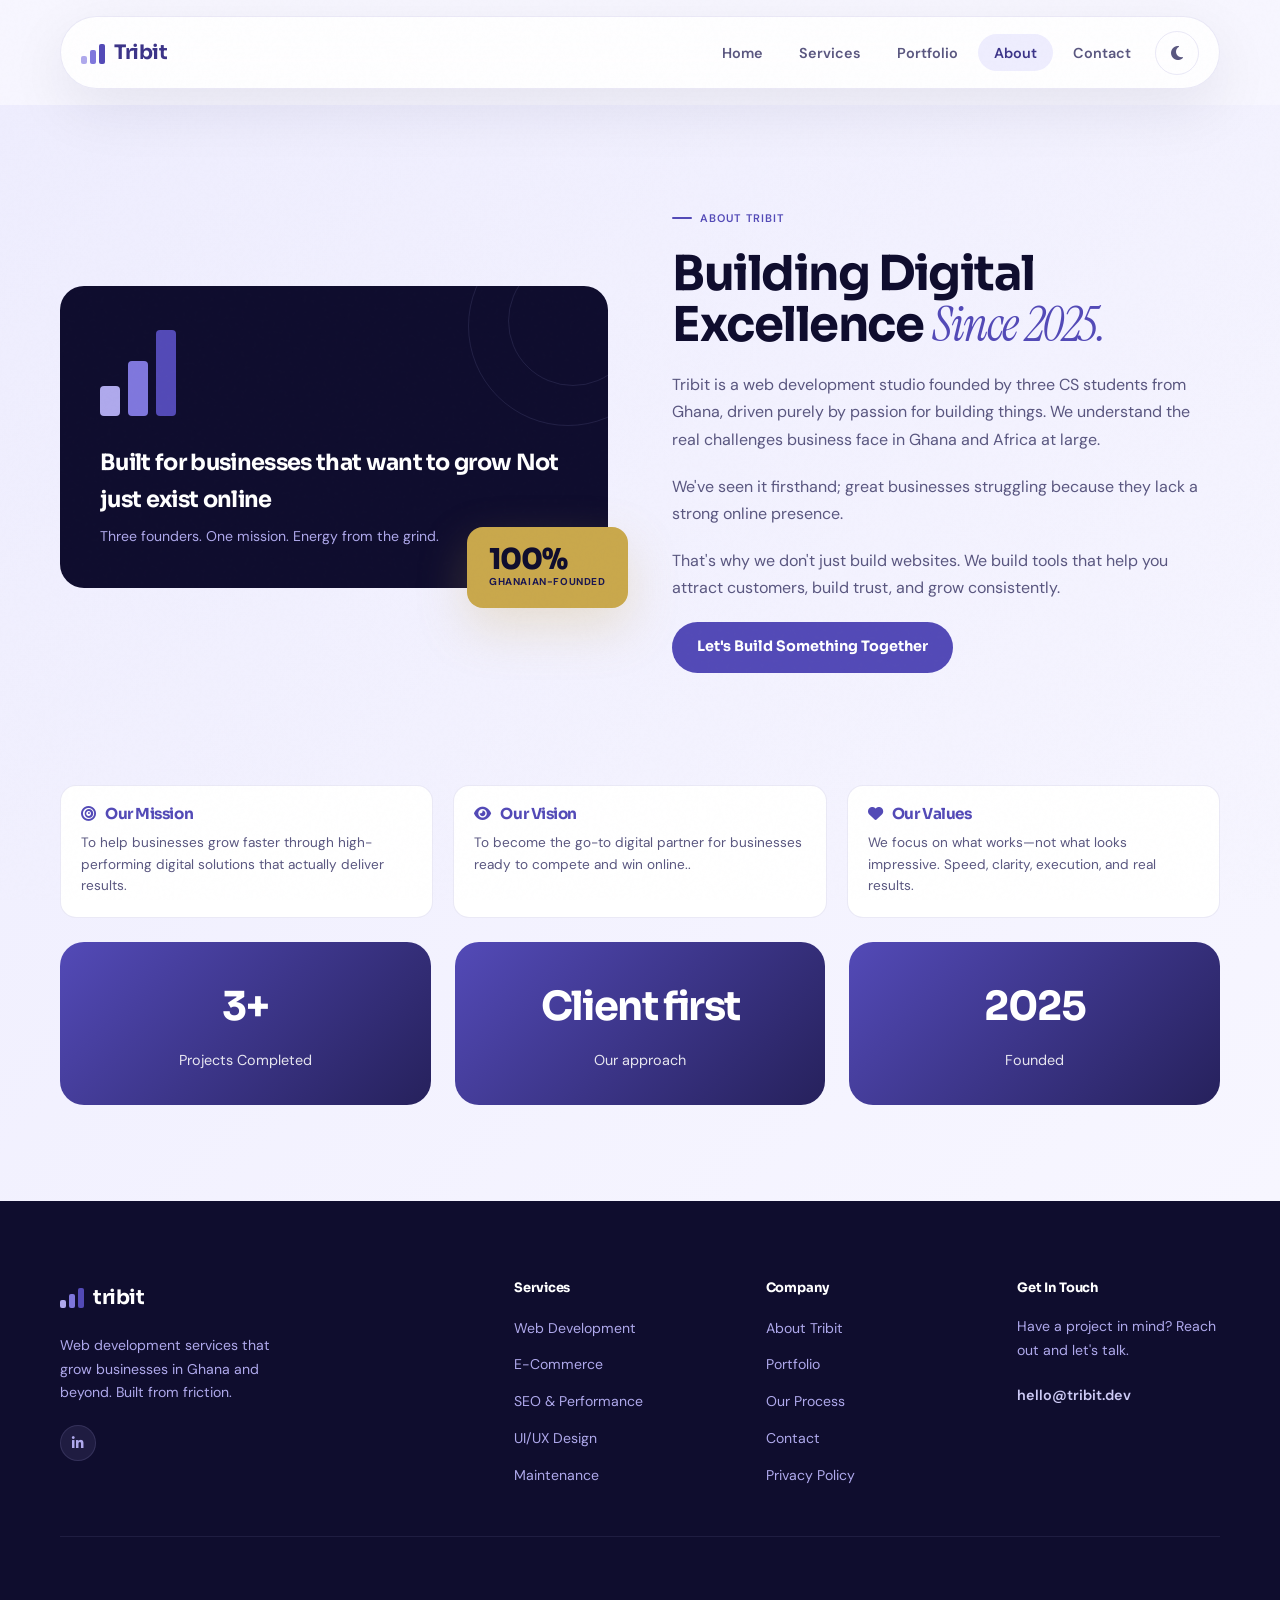
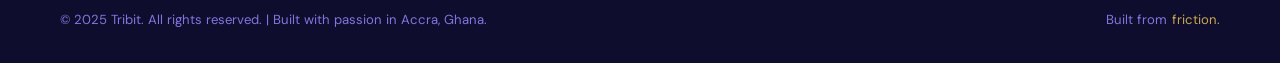
==== commit 62a77b3f: "Prepare Tribit website for launch with technical SEO improvements" ====
--- a/about.html
+++ b/about.html
@@ -2,29 +2,62 @@
 <html lang="en">
 <head>
     <meta charset="UTF-8"/>
+    <meta
+  property="og:image"
+  content="https://tribit.dev/assets/images/tribit-social-preview.png"
+  >
+
+  <meta
+  name="twitter:image"
+  content="https://tribit.dev/assets/images/tribit-social-preview.png"
+  >
     <meta name="viewport" content="width=device-width, initial-scale=1.0"/>
-    <title>About Tribit | Web Development in Ghana</title>
-    <meta name="description" content="Meet Tribit, a Ghanaian-founded web development studio helping businesses across Ghana and Africa attract customers and grow online."/>
-    <meta name="keywords" content="web development Ghana, web design Accra, African web agency, e-commerce Africa, SEO Ghana, custom web apps"/>
+    <title>About Tribit | Web Development Studio in Ghana</title>
+    <meta name="description" content="Meet Tribit, a Ghanaian-founded web development studio in Accra. Learn about the team and our approach to building websites for growing businesses."/>
     <meta name="author" content="Tribit"/>
-    <meta property="og:title" content="About Tribit"/>
-    <meta property="og:description" content="Three founders. One mission. Energy from the grind."/>
+    <link rel="canonical" href="https://tribit.dev/about"/>
     <meta property="og:type" content="website"/>
+    <meta property="og:title" content="About Tribit | Web Development Studio in Ghana"/>
+    <meta property="og:description" content="Meet Tribit, a Ghanaian-founded web development studio in Accra. Learn about the team and our approach to building websites for growing businesses."/>
+    <meta property="og:url" content="https://tribit.dev/about"/>
+    <meta property="og:site_name" content="Tribit"/>
+    <meta property="og:locale" content="en_GH"/>
+    <meta name="twitter:card" content="summary_large_image"/>
+    <meta name="twitter:title" content="About Tribit | Web Development Studio in Ghana"/>
+    <meta name="twitter:description" content="Meet Tribit, a Ghanaian-founded web development studio in Accra. Learn about the team and our approach to building websites for growing businesses."/>
     <link rel="icon" type="image/png" href="tribit-favicon-dark.png">
     <link rel="preconnect" href="https://fonts.googleapis.com"/>
     <link rel="preconnect" href="https://fonts.gstatic.com" crossorigin/>
-    <link rel="stylesheet" href="styles.css?v=portfolio-layout-3"/>
+    <link rel="stylesheet" href="/styles.css?v=seo-1"/>
     <link href="https://fonts.googleapis.com/css2?family=Sora:wght@300;400;600;700;800&family=Instrument+Serif:ital@0;1&family=DM+Sans:ital,wght@0,300;0,400;0,500;1,400&display=swap" rel="stylesheet"/>
     <link rel="stylesheet" href="https://cdnjs.cloudflare.com/ajax/libs/font-awesome/6.5.0/css/all.min.css" crossorigin="anonymous"/>
 
+    <script type="application/ld+json">
+    {
+      "@context": "https://schema.org",
+      "@graph": [
+        {
+          "@type": "AboutPage",
+          "@id": "https://tribit.dev/about#webpage",
+          "url": "https://tribit.dev/about",
+          "name": "About Tribit | Web Development Studio in Ghana",
+          "description": "Meet Tribit, a Ghanaian-founded web development studio in Accra. Learn about the team and our approach to building websites for growing businesses.",
+          "isPartOf": {
+            "@id": "https://tribit.dev/#website"
+          },
+          "inLanguage": "en"
+        }
+      ]
+    }
+    </script>
 </head>
 <body>
 <div class="page-shell">
 <!-- ── NAV ── -->
 <header class="site-header">
   <nav class="nav container" aria-label="Primary">
-    <a href="index.html" class="brand" aria-label="Tribit home">
-      <div class="logo-mark">
+    <a href="/" class="brand" aria-label="Tribit home">
+      <div class="logo-mark" aria-hidden="true">
         <div class="logo-bar lb1"></div>
         <div class="logo-bar lb2"></div>
         <div class="logo-bar lb3"></div>
@@ -33,21 +66,21 @@
     </a>
 
     <div class="nav-actions">
+      <button class="menu-toggle" id="menuToggle" type="button" aria-label="Toggle navigation" aria-expanded="false" aria-controls="navMenu">
+        <span></span><span></span>
+      </button>
       <ul id="navMenu" class="nav-menu">
-        <li><a href="index.html">Home</a></li>
-        <li><a href="services.html">Services</a></li>
-        <li><a href="portfolio.html">Portfolio</a></li>
-        <li><a href="about.html" class="active" aria-current="page">About</a></li>
+        <li><a href="/">Home</a></li>
+        <li><a href="/services">Services</a></li>
+        <li><a href="/portfolio">Portfolio</a></li>
+        <li><a href="/about" class="active" aria-current="page">About</a></li>
         <!-- <li><a href="#pricing">Pricing</a></li> -->
-        <li><a href="contact.html">Contact</a></li>
+        <li><a href="/contact">Contact</a></li>
       </ul>
       <button id="themeToggle" class="theme-toggle" type="button" aria-label="Switch color theme" title="Switch color theme">
         <i class="fa-solid fa-moon"></i>
       </button>
     </div>
-    <button class="menu-toggle" id="menuToggle" type="button" aria-label="Toggle navigation" aria-expanded="false" aria-controls="navMenu">
-      <span></span><span></span>
-    </button>
   </nav>
 </header>
 
@@ -81,27 +114,27 @@
         <p class="reveal">That's why we don't just build websites.
 We build tools that help you attract customers, build trust, and grow consistently.
         </p>
-         <div class="reveal"><a href="contact.html" class="btn btn-primary">Let's Build Something Together</a></div>
+         <div class="reveal"><a href="/contact" class="btn btn-primary">Let's Build Something Together</a></div>
       </div>
       <div class="about-details">
         <div class="values-grid reveal">
           <div class="value-item">
-            <h4><i class="fas fa-bullseye"></i> Our Mission</h4>
+            <h2><i class="fas fa-bullseye"></i> Our Mission</h2>
             <p>To help businesses grow faster through high-performing digital solutions that actually deliver results.</p>
           </div>
           <div class="value-item">
-            <h4><i class="fas fa-eye"></i> Our Vision</h4>
+            <h2><i class="fas fa-eye"></i> Our Vision</h2>
             <p>To become the go-to digital partner for businesses ready to compete and win online..</p>
           </div>
           <div class="value-item">
-            <h4><i class="fas fa-heart"></i> Our Values</h4>
+            <h2><i class="fas fa-heart"></i> Our Values</h2>
             <p>We focus on what works—not what looks impressive.
 Speed, clarity, execution, and real results.</p>
           </div>
         </div>
         <div class="about-stats reveal">
           <div class="about-stat-card"><div class="stat-number">3+</div><p>Projects Completed</p></div>
-          <div class="about-stat-card"><div class="stat-number">95%</div><p>Satisfaction Rate</p></div>
+          <div class="about-stat-card"><div class="stat-number">Client first</div><p>Our approach</p></div>
          <!-- <div class="about-stat-card"><div class="stat-number">12</div><p>Countries</p></div> -->
           <div class="about-stat-card"><div class="stat-number">2025</div><p>Founded</p></div>
         </div>
@@ -119,7 +152,7 @@
     <div class="footer-content">
       <div class="footer-section">
         <div class="footer-logo">
-          <div class="logo-mark">
+          <div class="logo-mark" aria-hidden="true">
             <div class="logo-bar lb1"></div>
             <div class="logo-bar lb2"></div>
             <div class="logo-bar lb3"></div>
@@ -136,27 +169,27 @@
         </div>
       </div>
       <div class="footer-section">
-        <h4>Services</h4>
+        <h2>Services</h2>
         <ul>
-          <li><a href="services.html">Web Development</a></li>
-          <li><a href="services.html">E-Commerce</a></li>
-          <li><a href="services.html">SEO & Performance</a></li>
-          <li><a href="services.html">UI/UX Design</a></li>
-          <li><a href="services.html">Maintenance</a></li>
+          <li><a href="/services">Web Development</a></li>
+          <li><a href="/services">E-Commerce</a></li>
+          <li><a href="/services">SEO & Performance</a></li>
+          <li><a href="/services">UI/UX Design</a></li>
+          <li><a href="/services">Maintenance</a></li>
         </ul>
       </div>
       <div class="footer-section">
-        <h4>Company</h4>
+        <h2>Company</h2>
         <ul>
-          <li><a href="about.html">About Tribit</a></li>
-          <li><a href="portfolio.html">Portfolio</a></li>
-          <li><a href="services.html#process">Our Process</a></li>
-          <li><a href="contact.html">Contact</a></li>
-          <li><a href="privacy-policy.html">Privacy Policy</a></li>
+          <li><a href="/about">About Tribit</a></li>
+          <li><a href="/portfolio">Portfolio</a></li>
+          <li><a href="/services#process">Our Process</a></li>
+          <li><a href="/contact">Contact</a></li>
+          <li><a href="/privacy-policy">Privacy Policy</a></li>
         </ul>
       </div>
       <div class="footer-section">
-        <h4>Get In Touch</h4>
+        <h2>Get In Touch</h2>
         <p>Have a project in mind? Reach out and let's talk.</p>
         <a class="footer-contact-link" href="mailto:hello@tribit.dev">hello@tribit.dev</a>
       </div>
--- a/styles.css
+++ b/styles.css
@@ -1,896 +1,937 @@
-
-/* =============================================
-   VARIABLES & THEME
-   ============================================= */
-:root {
-  --p-900: #0f0d2e;
-  --p-800: #1a1650;
-  --p-700: #26215C;
-  --p-600: #3C3489;
-  --p-500: #534AB7;
-  --p-400: #7F77DD;
-  --p-300: #AFA9EC;
-  --p-200: #CECBF6;
-  --p-100: #EEEDFE;
-  --p-50:  #F7F6FF;
-  --gold:  #C9A84C;
-  --gold-light: #F5E6B8;
-  --bg: var(--p-50);
-  --bg-elevated: rgba(255,255,255,0.88);
-  --surface: #ffffff;
-  --surface-soft: #EEEDFE;
-  --text: #0f0d2e;
-  --muted: #5a5780;
-  --border: rgba(83,74,183,0.12);
-  --shadow: 0 20px 60px rgba(15,13,46,0.08);
-  --shadow-strong: 0 30px 80px rgba(15,13,46,0.14);
-  --primary: var(--p-500);
-  --primary-strong: var(--p-600);
-  --accent: var(--p-400);
-  --accent-light: var(--p-100);
-  --success: #16a34a;
-  --warning: #f97316;
-  --heading-font: 'Sora', sans-serif;
-  --body-font: 'DM Sans', sans-serif;
-  --radius-lg: 24px;
-  --radius-md: 16px;
-  --radius-sm: 10px;
-  --container: 1160px;
-  --section-space: 6rem;
-}
-
-body[data-theme="dark"] {
-  --bg: #0c0a20;
-  --bg-elevated: rgba(20,18,50,0.9);
-  --surface: #141230;
-  --surface-soft: #1e1a45;
-  --text: #f0effe;
-  --muted: #AFA9EC;
-  --border: rgba(175,169,236,0.15);
-  --shadow: 0 20px 60px rgba(0,0,0,0.35);
-  --shadow-strong: 0 30px 80px rgba(0,0,0,0.45);
-}
-
-/* =============================================
-   RESET & BASE
-   ============================================= */
-*, *::before, *::after { box-sizing: border-box; margin: 0; padding: 0; }
-html { scroll-behavior: smooth; }
-
-body {
-  font-family: var(--body-font);
-  background: var(--bg);
-  color: var(--text);
-  line-height: 1.65;
-  min-height: 100vh;
-  overflow-x: hidden;
-  transition: background 0.3s ease, color 0.3s ease;
-}
-
-body::before {
-  content: '';
-  position: fixed;
-  inset: 0;
-  background-image: url("data:image/svg+xml,%3Csvg viewBox='0 0 256 256' xmlns='http://www.w3.org/2000/svg'%3E%3Cfilter id='n'%3E%3CfeTurbulence type='fractalNoise' baseFrequency='0.9' numOctaves='4' stitchTiles='stitch'/%3E%3C/filter%3E%3Crect width='100%25' height='100%25' filter='url(%23n)' opacity='0.03'/%3E%3C/svg%3E");
-  pointer-events: none;
-  z-index: 9999;
-  opacity: 0.35;
-}
-
-img { display: block; max-width: 100%; }
-a { color: inherit; transition: color 0.25s; text-decoration: none; }
-button, input, textarea, select { font: inherit; }
-
-h1, h2, h3, h4, h5, h6 {
-  font-family: var(--heading-font);
-  letter-spacing: -0.03em;
-  line-height: 1.08;
-  color: var(--text);
-}
-h1 { font-size: clamp(2.8rem, 7vw, 5.2rem); font-weight: 800; }
-h2 { font-size: clamp(2rem, 4vw, 3rem); font-weight: 700; }
-h3 { font-size: 1.2rem; font-weight: 700; }
-h4 { font-size: 1rem; font-weight: 700; }
-p { color: var(--muted); line-height: 1.7; }
-
-.page-shell { position: relative; overflow: clip; }
-.container { width: min(calc(100% - 2rem), var(--container)); margin: 0 auto; }
-.section { padding: var(--section-space) 0; scroll-margin-top: 7rem; }
-.section-header { margin-bottom: 3rem; }
-
-.section-tag {
-  display: inline-flex; align-items: center; gap: 8px;
-  font-size: 11px; font-weight: 600; color: var(--p-500);
-  letter-spacing: 0.1em; text-transform: uppercase; margin-bottom: 1rem;
-}
-.section-tag::before { content: ''; width: 20px; height: 2px; background: var(--p-500); border-radius: 2px; }
-.section-heading { max-width: 720px; margin-bottom: 1.25rem; color: var(--text); }
-h1.section-heading { font-size: clamp(2rem, 4vw, 3rem); font-weight: 700; }
-.section-description { font-size: 1.05rem; max-width: 600px; margin-top: 0.5rem; }
-.serif-italic { font-family: 'Instrument Serif', serif; font-style: italic; font-weight: 400; color: var(--p-500); }
-
-/* =============================================
-   LOGO MARK — RISING BARS
-   ============================================= */
-.logo-mark {
-  display: inline-flex; align-items: flex-end; gap: 3px; height: 22px;
-}
-.logo-bar { border-radius: 2px; transition: height 0.4s cubic-bezier(0.34,1.56,0.64,1); }
-.lb1 { width: 6px; height: 8px;  background: var(--p-300); }
-.lb2 { width: 6px; height: 14px; background: var(--p-400); }
-.lb3 { width: 6px; height: 20px; background: var(--p-500); }
-.logo-wordmark { font-family: var(--heading-font); font-size: 20px; font-weight: 700; color: var(--p-600); letter-spacing: -0.02em; }
-body[data-theme="dark"] .logo-wordmark { color: var(--p-200); }
-body[data-theme="dark"] .lb1 { background: var(--p-400); }
-body[data-theme="dark"] .lb2 { background: var(--p-300); }
-body[data-theme="dark"] .lb3 { background: var(--p-200); }
-
-/* =============================================
-   NAVIGATION
-   ============================================= */
-.site-header { position: sticky; top: 0; z-index: 1000; padding: 1rem 0; }
-
-.nav {
-  display: flex; align-items: center; justify-content: space-between; gap: 1rem;
-  padding: 0.85rem 1.25rem;
-  background: var(--bg-elevated);
-  backdrop-filter: blur(20px); -webkit-backdrop-filter: blur(20px);
-  border: 1px solid var(--border);
-  border-radius: 999px;
-  box-shadow: var(--shadow);
-  transition: box-shadow 0.3s;
-}
-
-.brand { display: inline-flex; align-items: center; gap: 9px; text-decoration: none; flex-shrink: 0; }
-.brand:hover .lb1 { height: 14px; }
-.brand:hover .lb2 { height: 20px; }
-.brand:hover .lb3 { height: 8px; }
-
-.nav-actions { display: flex; align-items: center; gap: 0.5rem; }
-
-.nav-menu { display: flex; align-items: center; gap: 0.25rem; list-style: none; }
-.nav-menu a {
-  padding: 0.6rem 1rem; border-radius: 999px;
-  font-size: 0.9rem; font-weight: 600; color: var(--muted);
-  transition: background 0.2s, color 0.2s, transform 0.2s;
-}
-.nav-menu a:hover, .nav-menu a.active {
-  background: var(--p-100); color: var(--p-600); transform: translateY(-1px);
-}
-body[data-theme="dark"] .nav-menu a:hover,
-body[data-theme="dark"] .nav-menu a.active {
-  background: var(--surface-soft); color: var(--p-200);
-}
-
-.theme-toggle {
-  width: 2.75rem; height: 2.75rem; display: inline-flex; align-items: center; justify-content: center;
-  border: 1px solid var(--border); background: transparent; color: var(--muted);
-  cursor: pointer; border-radius: 50%; transition: transform 0.25s, background 0.25s;
-}
-.theme-toggle:hover { background: var(--surface-soft); transform: rotate(20deg); }
-
-.menu-toggle {
-  display: none; width: 2.75rem; height: 2.75rem;
-  border: 1px solid var(--border); border-radius: 50%;
-  background: var(--surface-soft); align-items: center; justify-content: center;
-  cursor: pointer; transition: transform 0.25s; position: relative;
-}
-.menu-toggle span {
-  position: absolute; width: 1rem; height: 2px;
-  background: var(--text); border-radius: 999px; transition: transform 0.25s, opacity 0.25s;
-}
-.menu-toggle span:first-child { transform: translateY(-4px); }
-.menu-toggle span:last-child  { transform: translateY(4px); }
-.menu-toggle.active span:first-child { transform: rotate(45deg); }
-.menu-toggle.active span:last-child  { transform: rotate(-45deg); }
-
-/* =============================================
-   BUTTONS
-   ============================================= */
-.btn {
-  display: inline-flex; align-items: center; justify-content: center; gap: 0.5rem;
-  min-height: 3.2rem; padding: 0.8rem 1.5rem;
-  border-radius: 999px; border: 1px solid transparent;
-  font-family: var(--heading-font); font-weight: 700; font-size: 0.9rem;
-  cursor: pointer; transition: transform 0.25s, box-shadow 0.25s, background 0.25s, border-color 0.25s;
-  text-decoration: none;
-}
-.btn:hover { transform: translateY(-2px); }
-.btn:active { transform: translateY(0); }
-.btn-primary { background: var(--p-500); color: #fff; }
-.btn-primary:hover { background: var(--p-600); box-shadow: 0 10px 30px rgba(83,74,183,0.3); color: #fff; }
-.btn-secondary { background: transparent; border-color: var(--border); color: var(--text); }
-.btn-secondary:hover { background: var(--surface-soft); border-color: var(--p-400); color: var(--p-500); }
-.btn-gold { background: var(--gold); color: var(--p-900); font-weight: 800; }
-.btn-gold:hover { background: #d4b460; box-shadow: 0 12px 36px rgba(201,168,76,0.35); transform: translateY(-2px); }
-.btn-lg { padding: 1rem 2rem; min-height: 3.5rem; font-size: 1rem; }
-.btn-block { width: 100%; }
-/* =============================================
-   REVEAL ANIMATIONS
-   ============================================= */
-.reveal { opacity: 0; transform: translateY(28px); transition: opacity 0.7s ease, transform 0.7s ease; }
-.reveal.active { opacity: 1; transform: translateY(0); }
-.reveal-d1 { transition-delay: 0.1s; }
-.reveal-d2 { transition-delay: 0.2s; }
-.reveal-d3 { transition-delay: 0.3s; }
-.reveal-d4 { transition-delay: 0.4s; }
-
-/* =============================================
-   HERO
-   ============================================= */
-.hero {
-  min-height: 100vh; display: flex; flex-direction: column;
-  align-items: center; justify-content: center;
-  position: relative; overflow: hidden;
-  padding: 10rem 2rem 6rem;
-  background: var(--p-900);
-}
-
-.hero-geo { position: absolute; inset: 0; overflow: hidden; pointer-events: none; }
-.geo-ring {
-  position: absolute; border-radius: 50%;
-  border: 1px solid rgba(175,169,236,0.1);
-}
-.gr1 { width: 800px; height: 800px; top: -250px; right: -250px; }
-.gr2 { width: 500px; height: 500px; top: -80px; right: -80px; }
-.gr3 { width: 1100px; height: 1100px; bottom: -400px; left: -500px; }
-.geo-bar-bg {
-  position: absolute; border-radius: 4px; opacity: 0.12;
-}
-.gbg1 { width: 4px; height: 160px; background: var(--p-300); top: 18%; right: 11%; transform: rotate(12deg); }
-.gbg2 { width: 4px; height: 110px; background: var(--p-400); top: 28%; right: 13%; transform: rotate(12deg); }
-.gbg3 { width: 4px; height: 240px; background: var(--p-500); top: 8%;  right: 9%;  transform: rotate(12deg); }
-.gbg4 { width: 3px; height: 90px;  background: var(--p-300); bottom: 28%; left: 7%; transform: rotate(-8deg); }
-.gbg5 { width: 3px; height: 140px; background: var(--p-400); bottom: 33%; left: 9%; transform: rotate(-8deg); }
-
-.hero-accent-line {
-  position: absolute; bottom: 0; left: 0; right: 0; height: 1px;
-  background: linear-gradient(90deg, transparent, var(--gold), transparent);
-}
-
-.hero-inner { position: relative; z-index: 2; text-align: center; max-width: 880px; width: 100%; }
-
-.hero-eyebrow {
-  display: inline-flex; align-items: center; gap: 10px;
-  background: rgba(175,169,236,0.1); border: 1px solid rgba(175,169,236,0.18);
-  border-radius: 999px; padding: 8px 20px; margin-bottom: 2.5rem;
-  animation: fadeUp 0.8s ease both;
-}
-.hero-eyebrow-dot {
-  width: 6px; height: 6px; border-radius: 50%; background: var(--gold);
-  animation: pulse 2s ease-in-out infinite;
-}
-.hero-eyebrow span { font-size: 12px; font-weight: 500; color: var(--p-200); letter-spacing: 0.06em; text-transform: uppercase; }
-
-.hero-h1 { font-family: var(--heading-font); font-size: clamp(2.8rem, 7vw, 5rem); font-weight: 800; color: white; line-height: 1.04; letter-spacing: -0.03em; margin-bottom: 0.5rem; animation: fadeUp 0.8s ease 0.1s both; }
-.hero-h1-serif { font-family: 'Instrument Serif', serif; font-style: italic; font-weight: 400; color: var(--p-300); }
-.hero-h1-gold { color: var(--gold); }
-
-.hero-sub { font-size: clamp(1rem, 2vw, 1.15rem); font-weight: 300; color: var(--p-200); line-height: 1.75; max-width: 580px; margin: 2rem auto 3rem; animation: fadeUp 0.8s ease 0.2s both; }
-
-.hero-actions { display: flex; align-items: center; justify-content: center; gap: 1rem; flex-wrap: wrap; animation: fadeUp 0.8s ease 0.3s both; }
-
-.hero-stats {
-  display: flex; align-items: center; justify-content: center; gap: 3rem;
-  margin-top: 5rem; padding-top: 3rem;
-  border-top: 1px solid rgba(175,169,236,0.12);
-  animation: fadeUp 0.8s ease 0.4s both; flex-wrap: wrap;
-}
-.hero-stat { text-align: center; }
-.hero-stat-num { font-family: var(--heading-font); font-size: 2rem; font-weight: 800; color: white; letter-spacing: -0.04em; display: block; }
-.hero-stat-label { font-size: 11px; color: var(--p-300); font-weight: 400; text-transform: uppercase; letter-spacing: 0.08em; }
-.hero-stat-divider { width: 1px; height: 40px; background: rgba(175,169,236,0.2); }
-
-@keyframes fadeUp { from { opacity: 0; transform: translateY(24px); } to { opacity: 1; transform: translateY(0); } }
-@keyframes pulse { 0%,100% { opacity:1; transform:scale(1); } 50% { opacity:.5; transform:scale(.7); } }
-
-/* =============================================
-   MARQUEE
-   ============================================= */
-.marquee-section { background: var(--p-500); padding: 1.25rem 0; overflow: hidden; }
-.marquee-track { display: flex; gap: 3rem; animation: marquee 28s linear infinite; white-space: nowrap; }
-@keyframes marquee { from { transform: translateX(0); } to { transform: translateX(-50%); } }
-.marquee-item { font-family: var(--heading-font); font-size: 12px; font-weight: 700; color: var(--p-100); letter-spacing: 0.08em; text-transform: uppercase; flex-shrink: 0; display: flex; align-items: center; gap: 1rem; }
-.marquee-dot { width: 4px; height: 4px; border-radius: 50%; background: var(--gold); flex-shrink: 0; }
-
-/* =============================================
-   WHY CHOOSE US (TRUST)
-   ============================================= */
-.trust-section { background: linear-gradient(135deg, var(--p-100), var(--bg)); }
-body[data-theme="dark"] .trust-section { background: linear-gradient(135deg, var(--surface-soft), var(--bg)); }
-
-.trust-grid { display: grid; grid-template-columns: repeat(auto-fit, minmax(260px, 1fr)); gap: 1.5rem; margin-top: 3rem; }
-
-.trust-card {
-  text-align: center; padding: 2rem;
-  background: var(--surface); border: 1px solid var(--border);
-  border-radius: var(--radius-lg);
-  transition: transform 0.3s, box-shadow 0.3s, border-color 0.3s;
-}
-.trust-card:hover { transform: translateY(-5px); box-shadow: var(--shadow-strong); border-color: var(--p-300); }
-
-.trust-icon {
-  width: 3.5rem; height: 3.5rem; margin: 0 auto 1rem;
-  display: flex; align-items: flex-end; justify-content: center;
-  gap: 4px; padding-bottom: 6px;
-  background: var(--p-100); border-radius: var(--radius-md);
-}
-body[data-theme="dark"] .trust-icon { background: var(--surface-soft); }
-.trust-icon-bar { width: 7px; border-radius: 2px; }
-.tib1 { height: 10px; background: var(--p-300); }
-.tib2 { height: 16px; background: var(--p-400); }
-.tib3 { height: 24px; background: var(--p-500); }
-.trust-card:hover .tib1 { height: 16px; transition: height 0.4s cubic-bezier(0.34,1.56,0.64,1); }
-.trust-card:hover .tib2 { height: 24px; transition: height 0.4s cubic-bezier(0.34,1.56,0.64,1) 0.05s; }
-.trust-card:hover .tib3 { height: 10px; transition: height 0.4s cubic-bezier(0.34,1.56,0.64,1) 0.1s; }
-.trust-card h3 { margin-bottom: 0.75rem; font-size: 1.05rem; }
-.trust-card p { font-size: 0.9rem; }
-
-/* =============================================
-   SERVICES
-   ============================================= */
-.services-grid {
-  display: grid; grid-template-columns: repeat(3, 1fr);
-  gap: 1.5px; background: rgba(83,74,183,0.1);
-  border-radius: var(--radius-lg); overflow: hidden; margin-top: 3rem;
-}
-.service-card {
-  background: var(--surface); padding: 2.5rem 2rem;
-  position: relative; cursor: default;
-  display: flex; flex-direction: column;
-  transition: background 0.35s;
-}
-.service-card:hover { background: var(--p-900); z-index: 2; }
-.service-card:hover .service-title,
-.service-card:hover .service-desc { color: white; }
-.service-card:hover .service-num { color: var(--p-300); }
-.service-card:hover .svc-bar { background: var(--p-300); }
-.service-card:hover .svc-bar:nth-child(2) { background: var(--p-400); }
-.service-card:hover .svc-bar:nth-child(3) { background: var(--p-200); }
-.service-card:hover .service-arrow { opacity: 1; transform: translateX(0); }
-.service-card:hover .service-features li { color: var(--p-300); }
-.service-card:hover .service-features li::before { color: var(--gold); }
-
-.service-num { font-family: var(--heading-font); font-size: 11px; font-weight: 600; color: var(--p-300); letter-spacing: 0.1em; margin-bottom: 1.25rem; transition: color 0.35s; }
-.service-icon-bars { display: flex; align-items: flex-end; gap: 4px; height: 32px; margin-bottom: 1.25rem; }
-.svc-bar { width: 7px; border-radius: 2px; transition: background 0.35s; }
-.svc1 { height: 12px; background: var(--p-300); }
-.svc2 { height: 20px; background: var(--p-400); }
-.svc3 { height: 30px; background: var(--p-500); }
-.service-title { font-family: var(--heading-font); font-size: 1.1rem; font-weight: 700; color: var(--text); letter-spacing: -0.02em; margin-bottom: 0.75rem; transition: color 0.35s; }
-.service-desc { font-size: 0.9rem; color: var(--muted); line-height: 1.65; flex-grow: 1; margin-bottom: 1.25rem; transition: color 0.35s; }
-.service-features { list-style: none; display: flex; flex-direction: column; gap: 0.4rem; font-size: 0.85rem; margin-bottom: 0.5rem; }
-.service-features li { display: flex; align-items: center; gap: 0.5rem; color: var(--muted); transition: color 0.35s; }
-.service-features li::before { content: "✓"; color: var(--p-400); font-weight: 800; transition: color 0.35s; }
-.service-arrow { position: absolute; bottom: 2rem; right: 2rem; font-size: 1.1rem; opacity: 0; transform: translateX(-8px); transition: all 0.3s; color: var(--gold); }
-
-/* =============================================
-   PORTFOLIO
-   ============================================= */
-.portfolio-section { background: var(--p-50); }
-body[data-theme="dark"] .portfolio-section { background: var(--bg); }
-
-.portfolio-grid {
-  display: grid;
-  grid-template-columns: repeat(6, minmax(0, 1fr));
-  gap: 2rem;
-  margin-top: 3rem;
-}
-.portfolio-card {
-  background: var(--surface); border: 1px solid var(--border);
-  border-radius: var(--radius-lg);
-  transition: transform 0.3s, box-shadow 0.3s, border-color 0.3s;
-  display: flex; flex-direction: column;
-  grid-column: span 2;
-  height: 100%;
-  min-width: 0;
-}
-.portfolio-card:hover { transform: translateY(-6px); box-shadow: var(--shadow-strong); border-color: var(--p-300); }
-.portfolio-card:focus-within { border-color: var(--p-300); box-shadow: var(--shadow-strong); }
-
-.portfolio-card:nth-last-child(2):nth-child(3n + 1) { grid-column: 2 / span 2; }
-.portfolio-card:last-child:nth-child(3n + 2) { grid-column: 4 / span 2; }
-.portfolio-card:last-child:nth-child(3n + 1) { grid-column: 3 / span 2; }
-
-.portfolio-image {
-  width: 100%; aspect-ratio: 16 / 10; flex: 0 0 auto;
-  background: linear-gradient(135deg, var(--p-100), var(--p-50));
-  display: flex; align-items: center; justify-content: center; position: relative; overflow: hidden;
-  border-radius: calc(var(--radius-lg) - 1px) calc(var(--radius-lg) - 1px) 0 0;
-}
-body[data-theme="dark"] .portfolio-image { background: linear-gradient(135deg, var(--surface-soft), var(--surface)); }
-.portfolio-image img {
-  display: block; width: 100%; height: 100%;
-  object-fit: contain; object-position: center;
-}
-.portfolio-image-placeholder {
-  flex-direction: column; gap: 0.5rem; padding: 1rem;
-  color: var(--p-600); text-align: center;
-  background: linear-gradient(135deg, var(--p-100), var(--p-50));
-}
-body[data-theme="dark"] .portfolio-image-placeholder { color: var(--p-200); }
-.preview-label { color: var(--p-500); font-size: 0.72rem; font-weight: 700; letter-spacing: 0.1em; text-transform: uppercase; }
-.portfolio-image-placeholder strong { font-family: var(--heading-font); font-size: 0.95rem; }
-.portfolio-content { padding: 1.5rem; flex: 1; min-width: 0; display: flex; flex-direction: column; }
-.portfolio-tags { display: flex; flex-wrap: wrap; gap: 0.5rem; margin-bottom: 1rem; }
-.tag {
-  display: inline-block; padding: 0.3rem 0.75rem;
-  background: var(--p-100); color: var(--p-600);
-  border-radius: 999px; font-size: 0.72rem; font-weight: 700;
-  text-transform: uppercase; letter-spacing: 0.05em;
-}
-body[data-theme="dark"] .tag { background: var(--surface-soft); color: var(--p-200); }
-.portfolio-card h3 { font-size: 1.1rem; margin: 0 0 0.75rem; overflow-wrap: anywhere; }
-.portfolio-description { flex: 1; margin: 0 0 1.25rem; font-size: 0.9rem; color: var(--muted); line-height: 1.6; }
-.portfolio-stats { display: flex; gap: 2rem; padding-top: 1.25rem; border-top: 1px solid var(--border); }
-.stat { display: flex; flex-direction: column; }
-.stat-value { font-family: var(--heading-font); font-size: 1.25rem; font-weight: 700; color: var(--p-500); }
-.stat-label { font-size: 0.78rem; color: var(--muted); }
-.project-links { display: flex; flex-wrap: wrap; gap: 0.75rem; margin-top: auto; }
-.project-link {
-  display: inline-flex; align-items: center; gap: 0.45rem;
-  padding: 0.55rem 1rem; border-radius: 999px;
-  background: var(--p-500); color: #fff;
-  font-family: var(--heading-font); font-size: 0.78rem; font-weight: 700;
-  transition: background 0.2s, transform 0.2s, box-shadow 0.2s;
-}
-.project-link::after { content: "↗"; font-size: 0.9rem; }
-.project-link:hover, .project-link:focus-visible {
-  background: var(--p-600); color: #fff;
-  transform: translateY(-2px); box-shadow: 0 8px 20px rgba(83,74,183,0.25);
-}
-.project-link:focus-visible, .footer-section a:focus-visible, .form-privacy-notice a:focus-visible { outline: 3px solid var(--gold); outline-offset: 3px; }
-.portfolio-cta { text-align: center; margin-top: 3rem; padding: 2rem; background: var(--p-100); border-radius: var(--radius-lg); }
-body[data-theme="dark"] .portfolio-cta { background: var(--surface-soft); }
-.portfolio-cta p { margin-bottom: 1.5rem; }
-
-/* =============================================
-   ABOUT
-   ============================================= */
-.about-section { background: linear-gradient(135deg, var(--p-100), transparent); }
-body[data-theme="dark"] .about-section { background: linear-gradient(135deg, var(--surface-soft), transparent); }
-
-.about-content { display: grid; grid-template-columns: 1fr 1fr; gap: 4rem; align-items: center; }
-.about-visual { position: relative; }
-
-.about-card-main {
-  background: var(--p-900); border-radius: var(--radius-lg); padding: 2.5rem;
-  position: relative; overflow: hidden;
-}
-.about-card-ring {
-  position: absolute; border-radius: 50%; border: 1px solid rgba(175,169,236,0.12);
-}
-.acr1 { width: 200px; height: 200px; top: -60px; right: -60px; }
-.acr2 { width: 130px; height: 130px; top: -30px; right: -30px; }
-
-.about-bars-lg {
-  display: flex; align-items: flex-end; gap: 8px; height: 90px; margin-bottom: 1.75rem;
-}
-.abl { border-radius: 4px; transition: height 0.5s cubic-bezier(0.34,1.56,0.64,1); }
-.abl1 { width: 20px; height: 30px; background: var(--p-300); }
-.abl2 { width: 20px; height: 55px; background: var(--p-400); }
-.abl3 { width: 20px; height: 86px; background: var(--p-500); }
-.about-card-main:hover .abl1 { height: 86px; }
-.about-card-main:hover .abl2 { height: 55px; }
-.about-card-main:hover .abl3 { height: 30px; }
-
-.about-card-title { font-family: var(--heading-font); font-size: 1.4rem; font-weight: 700; color: white; letter-spacing: -0.03em; margin-bottom: 0.4rem; }
-.about-card-sub { font-size: 0.88rem; color: var(--p-300); }
-
-.about-float {
-  position: absolute; bottom: -1.25rem; right: -1.25rem;
-  background: var(--gold); border-radius: var(--radius-md); padding: 1.1rem 1.4rem;
-  box-shadow: 0 20px 50px rgba(201,168,76,0.25);
-}
-.about-float-num { font-family: var(--heading-font); font-size: 1.8rem; font-weight: 800; color: var(--p-900); line-height: 1; letter-spacing: -0.04em; }
-.about-float-label { font-size: 10px; font-weight: 700; color: var(--p-800); letter-spacing: 0.06em; text-transform: uppercase; }
-
-.about-text h3 { color: var(--p-500); font-size: 1.3rem; margin: 0.75rem 0 1.25rem; }
-.about-text p { margin-bottom: 1.25rem; line-height: 1.7; }
-
-.about-details { grid-column: 1 / -1; margin-top: 3rem; }
-.values-grid { display: grid; grid-template-columns: repeat(3, minmax(0, 1fr)); gap: 1.25rem; }
-.value-item {
-  background: var(--surface); border: 1px solid var(--border);
-  border-radius: var(--radius-md); padding: 1.25rem;
-  transition: transform 0.3s, box-shadow 0.3s;
-}
-.value-item:hover { transform: translateY(-3px); box-shadow: var(--shadow); }
-.value-item h4 { display: flex; align-items: center; gap: 0.6rem; margin-bottom: 0.6rem; color: var(--p-500); font-size: 0.95rem; }
-.value-item p { font-size: 0.85rem; line-height: 1.6; }
-
-.about-stats { display: grid; grid-template-columns: repeat(3, minmax(0, 1fr)); gap: 1.5rem; margin-top: 1.5rem; }
-.about-stat-card {
-  background: linear-gradient(135deg, var(--p-500), var(--p-700));
-  color: #fff; border-radius: var(--radius-lg); padding: 2rem; text-align: center;
-  transition: transform 0.3s, box-shadow 0.3s;
-}
-.about-stat-card:hover { transform: translateY(-5px); box-shadow: var(--shadow-strong); }
-.stat-number { font-family: var(--heading-font); font-size: 2.5rem; font-weight: 700; margin-bottom: 0.5rem; letter-spacing: -0.04em; }
-.about-stat-card p { font-size: 0.9rem; color: rgba(255,255,255,0.88); }
-
-/* =============================================
-   TESTIMONIALS
-   ============================================= */
-.testimonials-section { background: var(--p-50); }
-body[data-theme="dark"] .testimonials-section { background: var(--bg); }
-
-.testimonials-grid { display: grid; grid-template-columns: 1fr 1fr; gap: 1.5rem; margin-top: 3rem; }
-
-.testi-card {
-  background: var(--surface); border-radius: var(--radius-lg); padding: 2.25rem;
-  border: 1px solid var(--border); transition: all 0.3s; position: relative;
-}
-.testi-card:hover { transform: translateY(-4px); box-shadow: var(--shadow-strong); border-color: var(--p-300); }
-.testi-card.featured {
-  background: var(--p-900); grid-column: span 2;
-  display: grid; grid-template-columns: 1fr auto; align-items: center; gap: 3rem;
-}
-
-.testi-stars { display: flex; gap: 3px; margin-bottom: 1rem; color: #ffc107; font-size: 14px; }
-.testi-quote { font-family: 'Instrument Serif', serif; font-size: 3.5rem; color: var(--p-300); line-height: 0.5; margin-bottom: 1rem; display: block; }
-.testi-card.featured .testi-quote { color: var(--p-400); }
-.testi-text { font-family: 'Instrument Serif', serif; font-size: 1.05rem; font-style: italic; color: var(--text); line-height: 1.7; margin-bottom: 1.5rem; }
-.testi-card.featured .testi-text { font-size: 1.3rem; color: white; }
-
-.testi-author { display: flex; align-items: center; gap: 0.85rem; }
-.testi-avatar {
-  width: 42px; height: 42px; border-radius: 50%;
-  background: var(--p-100); color: var(--p-600);
-  display: flex; align-items: center; justify-content: center;
-  font-family: var(--heading-font); font-size: 13px; font-weight: 700; flex-shrink: 0;
-}
-.testi-card.featured .testi-avatar { background: var(--p-500); color: white; }
-.testi-name { font-family: var(--heading-font); font-size: 14px; font-weight: 600; color: var(--text); margin-bottom: 2px; }
-.testi-card.featured .testi-name { color: white; }
-.testi-role { font-size: 12px; color: var(--muted); }
-.testi-card.featured .testi-role { color: var(--p-300); }
-
-.testi-visual { display: flex; align-items: flex-end; gap: 6px; height: 70px; opacity: 0.5; flex-shrink: 0; }
-.tv-bar { border-radius: 3px; }
-.tvb1 { width: 13px; height: 28px; background: var(--p-300); }
-.tvb2 { width: 13px; height: 46px; background: var(--p-400); }
-.tvb3 { width: 13px; height: 64px; background: var(--p-500); }
-
-/* =============================================
-   PRICING
-   ============================================= */
-.pricing-grid { display: grid; grid-template-columns: repeat(auto-fit, minmax(300px, 1fr)); gap: 2rem; margin-top: 3rem; }
-.pricing-card {
-  background: var(--surface); border: 2px solid var(--border);
-  border-radius: var(--radius-lg); padding: 2rem;
-  transition: transform 0.3s, border-color 0.3s, box-shadow 0.3s;
-  position: relative; display: flex; flex-direction: column;
-}
-.pricing-card:hover { transform: translateY(-6px); border-color: var(--p-300); box-shadow: var(--shadow-strong); }
-.pricing-card.featured { border-color: var(--p-500); transform: scale(1.02); }
-.pricing-card.featured:hover { transform: scale(1.02) translateY(-6px); }
-
-.pricing-badge {
-  position: absolute; top: -1rem; left: 1.5rem;
-  background: linear-gradient(135deg, var(--p-500), var(--p-400));
-  color: #fff; padding: 0.35rem 1rem; border-radius: 999px;
-  font-size: 0.72rem; font-weight: 700; text-transform: uppercase; letter-spacing: 0.1em;
-}
-.pricing-header { margin-bottom: 1.5rem; }
-.pricing-header h3 { margin-bottom: 0.3rem; }
-.pricing-subtitle { font-size: 0.85rem; color: var(--muted); }
-.pricing-price { display: flex; align-items: baseline; gap: 0.5rem; margin-bottom: 1.75rem; }
-.price-amount { font-family: var(--heading-font); font-size: 2.5rem; font-weight: 700; color: var(--p-500); letter-spacing: -0.04em; }
-.price-period { font-size: 0.88rem; color: var(--muted); }
-.pricing-features { list-style: none; flex-grow: 1; margin-bottom: 2rem; }
-.pricing-features li { display: flex; align-items: center; gap: 0.75rem; padding: 0.7rem 0; border-bottom: 1px solid var(--border); font-size: 0.88rem; color: var(--muted); }
-.pricing-features li:last-child { border-bottom: 0; }
-.pricing-features .fa-check { color: var(--success); }
-.pricing-features .fa-times { color: var(--warning); opacity: 0.5; }
-.pricing-note { text-align: center; margin-top: 3rem; padding: 2rem; background: var(--p-100); border-radius: var(--radius-md); }
-body[data-theme="dark"] .pricing-note { background: var(--surface-soft); }
-
-/* =============================================
-   PROCESS
-   ============================================= */
-.process-section { background: var(--p-900); overflow: hidden; position: relative; }
-.process-section .section-tag { color: var(--p-300); }
-.process-section .section-tag::before { background: var(--p-300); }
-.process-section .section-heading { color: white; }
-
-.process-geo-ring {
-  position: absolute; border-radius: 50%;
-  border: 1px solid rgba(175,169,236,0.06);
-}
-.pgr1 { width: 600px; height: 600px; top: -200px; right: -200px; }
-.pgr2 { width: 400px; height: 400px; bottom: -120px; left: -120px; }
-
-.process-steps {
-  display: grid; grid-template-columns: repeat(4,1fr);
-  gap: 0; margin-top: 5rem; position: relative;
-}
-.process-steps::before {
-  content: ''; position: absolute; top: 27px; left: 56px; right: 56px; height: 1px;
-  background: linear-gradient(90deg, var(--p-500), var(--p-400), var(--p-300), transparent);
-}
-.process-step { padding: 0 1.5rem; position: relative; }
-.process-step-num {
-  width: 54px; height: 54px; border-radius: 50%;
-  border: 1.5px solid var(--p-500);
-  display: flex; align-items: center; justify-content: center;
-  font-family: var(--heading-font); font-size: 13px; font-weight: 700;
-  color: var(--p-300); background: var(--p-900);
-  margin-bottom: 1.75rem; position: relative; z-index: 2;
-  transition: all 0.3s;
-}
-.process-step:hover .process-step-num { background: var(--p-500); color: white; border-color: var(--p-500); }
-.process-step-title { font-family: var(--heading-font); font-size: 1rem; font-weight: 700; color: white; letter-spacing: -0.02em; margin-bottom: 0.65rem; }
-.process-step-desc { font-size: 0.875rem; color: var(--p-300); line-height: 1.65; }
-
-/* =============================================
-   FAQ
-   ============================================= */
-.faq-container { max-width: 800px; margin: 3rem auto 0; }
-.faq-item {
-  background: var(--surface); border: 1px solid var(--border);
-  border-radius: var(--radius-md); margin-bottom: 1rem; overflow: hidden;
-  transition: border-color 0.3s, box-shadow 0.3s;
-}
-.faq-item:hover { border-color: var(--p-300); box-shadow: var(--shadow); }
-.faq-header {
-  width: 100%; padding: 1.5rem; background: transparent; border: 0;
-  cursor: pointer; display: flex; align-items: center; justify-content: space-between;
-  gap: 1rem; text-align: left; color: var(--text); font-weight: 700; font-size: 0.95rem;
-  transition: background 0.25s;
-}
-.faq-header:hover { background: var(--surface-soft); }
-.faq-header i { transition: transform 0.3s; flex-shrink: 0; color: var(--p-400); }
-.faq-item.faq-open .faq-header i { transform: rotate(180deg); }
-.faq-content { max-height: 0; overflow: hidden; transition: max-height 0.3s ease; padding: 0 1.5rem; }
-.faq-item.faq-open .faq-content { max-height: 500px; padding: 0 1.5rem 1.5rem; }
-.faq-content p { font-size: 0.9rem; line-height: 1.7; }
-
-/* =============================================
-   CTA BANNER
-   ============================================= */
-.cta-banner {
-  background: linear-gradient(135deg, var(--p-500), var(--p-700));
-  position: relative; overflow: hidden;
-}
-.cta-banner-inner { max-width: var(--container); margin: 0 auto; padding: 5rem 2rem; text-align: center; position: relative; z-index: 2; }
-.cta-banner h2 { color: white; margin-bottom: 1rem; }
-.cta-banner p { color: var(--p-200); font-size: 1.05rem; margin-bottom: 2.5rem; max-width: 520px; margin-left: auto; margin-right: auto; }
-.cta-banner-btns { display: flex; gap: 1rem; justify-content: center; flex-wrap: wrap; }
-.cta-banner-geo { position: absolute; inset: 0; overflow: hidden; pointer-events: none; }
-.cbg1 { position: absolute; width: 400px; height: 400px; border-radius: 50%; border: 1px solid rgba(255,255,255,0.08); top: -150px; right: -100px; }
-.cbg2 { position: absolute; width: 250px; height: 250px; border-radius: 50%; border: 1px solid rgba(255,255,255,0.06); bottom: -80px; left: -60px; }
-
-/* =============================================
-   CONTACT
-   ============================================= */
-.contact-content { display: grid; grid-template-columns: 1fr 1.4fr; gap: 3rem; margin-top: 3rem; }
-.contact-info { display: flex; flex-direction: column; gap: 1.5rem; }
-.contact-method {
-  background: var(--surface); border: 1px solid var(--border);
-  border-radius: var(--radius-md); padding: 1.75rem; text-align: center;
-  transition: transform 0.3s, box-shadow 0.3s, border-color 0.3s;
-}
-.contact-method:hover { transform: translateY(-4px); box-shadow: var(--shadow); border-color: var(--p-300); }
-.contact-icon {
-  width: 3rem; height: 3rem; display: flex; align-items: center; justify-content: center;
-  font-size: 1.4rem; background: var(--p-100); border-radius: 50%;
-  margin: 0 auto 1rem; color: var(--p-500);
-}
-body[data-theme="dark"] .contact-icon { background: var(--surface-soft); color: var(--p-300); }
-.contact-method h4 { margin-bottom: 0.5rem; }
-.contact-method p { font-size: 0.88rem; margin-bottom: 0.35rem; }
-.contact-method a { color: var(--p-500); font-weight: 700; }
-.contact-method a:hover { color: var(--p-400); }
-.small { font-size: 0.78rem !important; color: var(--muted); }
-
-.contact-form {
-  background: var(--surface); border: 1px solid var(--border);
-  border-radius: var(--radius-lg); padding: 2.25rem;
-  display: flex; flex-direction: column; gap: 1.25rem;
-}
-.form-group { display: flex; flex-direction: column; gap: 0.45rem; }
-.form-group.checkbox { flex-direction: row; align-items: center; gap: 0.65rem; margin-top: 0.5rem; }
-.form-group label { font-weight: 700; color: var(--text); font-size: 0.88rem; }
-.form-group.checkbox label { font-weight: 500; color: var(--muted); margin: 0; cursor: pointer; line-height: 1.4; }
-.form-group.checkbox input[type="checkbox"] {
-  width: 18px; height: 18px; min-width: 18px; min-height: 18px;
-  padding: 0; margin: 0; cursor: pointer; flex-shrink: 0;
-  accent-color: var(--p-500);
-}
-
-input, textarea, select {
-  width: 100%; padding: 0.9rem 1rem;
-  background: var(--bg); color: var(--text);
-  border: 1px solid var(--border); border-radius: var(--radius-sm);
-  outline: none; transition: border-color 0.25s, box-shadow 0.25s;
-  font-size: 0.9rem;
-}
-input::placeholder, textarea::placeholder { color: color-mix(in srgb, var(--muted) 60%, transparent); }
-input:focus, textarea:focus, select:focus {
-  border-color: var(--p-400);
-  box-shadow: 0 0 0 4px rgba(83,74,183,0.12);
-}
-input.valid { border-color: var(--success); }
-input.invalid, textarea.invalid, select.invalid { border-color: #e04343; }
-textarea { min-height: 120px; resize: vertical; font-family: inherit; }
-.form-note { text-align: center; font-size: 0.82rem; color: var(--muted); margin-top: 0.5rem; }
-.form-privacy-notice { font-size: 0.85rem; }
-.form-privacy-notice a { color: var(--p-500); font-weight: 700; text-decoration: underline; text-underline-offset: 0.15em; }
-body[data-theme="dark"] .form-privacy-notice a { color: var(--p-300); }
-#formStatus { margin-top: 0.5rem; font-size: 0.88rem; padding: 0.75rem 1rem; border-radius: var(--radius-sm); }
-#formStatus.success { background: rgba(22,163,74,0.1); color: var(--success); }
-#formStatus.error { background: rgba(224,67,67,0.1); color: #e04343; }
-
-/* =============================================
-   FOOTER
-   ============================================= */
-.site-footer { background: var(--p-900); padding: 5rem 0 2rem; }
-.footer-content {
-  display: grid; grid-template-columns: 2fr 1fr 1fr 1fr;
-  gap: 3rem; margin-bottom: 3rem; padding-bottom: 3rem;
-  border-bottom: 1px solid rgba(175,169,236,0.1);
-}
-.footer-logo { display: flex; align-items: center; gap: 9px; margin-bottom: 1.25rem; }
-/*.footer-logo .logo-bar { } */
-.footer-logo .lb1 { background: var(--p-300); }
-.footer-logo .lb2 { background: var(--p-400); }
-.footer-logo .lb3 { background: var(--p-500); }
-.footer-logo .logo-wordmark { color: white; }
-.footer-section p { font-size: 0.88rem; color: var(--p-300); line-height: 1.7; margin-bottom: 1.25rem; max-width: 240px; }
-.footer-section h4 { font-family: var(--heading-font); font-size: 13px; font-weight: 700; color: white; margin-bottom: 1.25rem; letter-spacing: -0.01em; }
-.footer-section ul { list-style: none; display: flex; flex-direction: column; gap: 0.65rem; }
-.footer-section ul a { font-size: 0.88rem; color: var(--p-300); transition: color 0.2s; }
-.footer-section ul a:hover { color: white; }
-.footer-contact-link { color: var(--p-200); font-size: 0.9rem; font-weight: 600; }
-.footer-contact-link:hover { color: white; }
-
-.social-links { display: flex; gap: 0.75rem; }
-.social-links a {
-  width: 2.25rem; height: 2.25rem; display: inline-flex; align-items: center; justify-content: center;
-  border-radius: 50%; background: rgba(175,169,236,0.1); border: 1px solid rgba(175,169,236,0.15);
-  color: var(--p-300); font-size: 0.85rem;
-  transition: transform 0.25s, background 0.25s, color 0.25s;
-}
-.social-links a:hover { transform: translateY(-3px); background: var(--p-500); color: white; border-color: var(--p-500); }
-
-.footer-bottom { display: flex; align-items: center; justify-content: space-between; padding-top: 1.5rem; flex-wrap: wrap; gap: 0.75rem; }
-.footer-bottom p { font-size: 0.82rem; color: var(--p-400); }
-.footer-made { font-size: 0.82rem; color: var(--p-400); display: flex; align-items: center; gap: 5px; }
-.footer-made span { color: var(--gold); }
-
-/* =============================================
-   PRIVACY POLICY
-   ============================================= */
-.policy-container { max-width: 860px; }
-.policy-header { margin-bottom: 2.5rem; }
-.policy-header h1 { font-size: clamp(2.4rem, 6vw, 4rem); margin-bottom: 1rem; }
-.policy-updated { font-size: 0.9rem; }
-.policy-content { overflow-wrap: anywhere; }
-.policy-content h2 { margin: 2.5rem 0 0.9rem; font-size: clamp(1.35rem, 3vw, 1.7rem); }
-.policy-content h3 { margin: 1.5rem 0 0.6rem; font-size: 1.08rem; }
-.policy-content p, .policy-content li { font-size: 0.98rem; line-height: 1.8; }
-.policy-content p + p { margin-top: 0.9rem; }
-.policy-content ul { margin: 0.8rem 0 1rem; padding-left: 1.35rem; }
-.policy-content li + li { margin-top: 0.35rem; }
-.policy-content a { color: var(--p-500); text-decoration: underline; text-underline-offset: 0.16em; }
-body[data-theme="dark"] .policy-content a { color: var(--p-300); }
-.policy-content a:focus-visible { outline: 3px solid var(--gold); outline-offset: 3px; }
-.policy-owner-note { margin-top: 1.5rem; padding: 1rem 1.2rem; background: var(--surface-soft); border-left: 3px solid var(--p-400); border-radius: var(--radius-sm); }
-.policy-contact { margin-top: 2.5rem; padding: 1.5rem; background: var(--surface); border: 1px solid var(--border); border-radius: var(--radius-md); }
-.policy-contact h2 { margin-top: 0; }
-
-/* =============================================
-   SCROLL TO TOP
-   ============================================= */
-.scroll-top {
-  position: fixed; right: 1.25rem; bottom: 1.25rem;
-  width: 3rem; height: 3rem; display: inline-flex; align-items: center; justify-content: center;
-  border-radius: 50%; background: var(--p-500); color: white;
-  border: 0; box-shadow: 0 8px 24px rgba(83,74,183,0.35);
-  opacity: 0; visibility: hidden; transform: translateY(14px);
-  transition: transform 0.25s, opacity 0.25s, visibility 0.25s;
-  z-index: 999; cursor: pointer;
-}
-.scroll-top:hover { transform: translateY(-2px); box-shadow: 0 12px 30px rgba(83,74,183,0.45); }
-.scroll-top.show { opacity: 1; visibility: visible; transform: translateY(0); }
-
-/* =============================================
-   UTILITIES
-   ============================================= */
-.loading { opacity: 0.6; pointer-events: none; }
-.spinner { width: 18px; height: 18px; border: 2px solid rgba(255,255,255,0.35); border-top-color: #fff; border-radius: 50%; animation: spin 0.8s linear infinite; }
-@keyframes spin { to { transform: rotate(360deg); } }
-
-/* =============================================
-   RESPONSIVE
-   ============================================= */
-@media (max-width: 1100px) {
-  .portfolio-grid { grid-template-columns: repeat(4, minmax(0, 1fr)); }
-  .portfolio-card { grid-column: span 2; }
-  .portfolio-card:nth-last-child(2):nth-child(3n + 1),
-  .portfolio-card:last-child:nth-child(3n + 2),
-  .portfolio-card:last-child:nth-child(3n + 1) { grid-column: auto / span 2; }
-  .portfolio-card:last-child:nth-child(odd) { grid-column: 2 / span 2; }
-}
-@media (max-width: 1024px) {
-  :root { --section-space: 5rem; }
-  .about-content, .contact-content { grid-template-columns: 1fr; }
-  .services-grid { grid-template-columns: repeat(2,1fr); }
-}
-@media (max-width: 900px) {
-  :root { --section-space: 4.5rem; }
-  .brand { flex-shrink: 0; }
-  .menu-toggle { display: inline-flex; position: relative; flex-shrink: 0; order: 3; }
-  .nav-actions { order: 2; gap: 0.75rem; display: flex; align-items: center; margin-left: auto; }
-  .theme-toggle { width: 2.4rem; height: 2.4rem; flex-shrink: 0; }
-  .nav-menu {
-    position: absolute; top: calc(100% + 0.75rem); right: 0;
-    flex-direction: column; align-items: stretch;
-    min-width: min(88vw, 300px); padding: 0.75rem;
-    background: var(--bg-elevated); backdrop-filter: blur(20px);
-    border: 1px solid var(--border); border-radius: var(--radius-md);
-    box-shadow: var(--shadow-strong);
-    opacity: 0; visibility: hidden; transform: translateY(-10px); pointer-events: none;
-    z-index: 1001; transition: opacity 0.2s, transform 0.2s, visibility 0.2s;
-  }
-  .nav-menu.active { opacity: 1; visibility: visible; transform: translateY(0); pointer-events: auto; }
-  .nav-menu a { display: block; border-radius: var(--radius-sm); }
-  .process-steps { grid-template-columns: repeat(2,1fr); gap: 2rem; }
-  .process-steps::before { display: none; }
-  .testimonials-grid { grid-template-columns: 1fr; }
-  .testi-card.featured { grid-column: span 1; grid-template-columns: 1fr; gap: 2rem; }
-  .footer-content { grid-template-columns: 1fr 1fr; gap: 2.5rem; }
-  .hero-stats { gap: 1.5rem; }
-}
-@media (max-width: 768px) {
-  :root { --section-space: 4rem; }
-  .services-grid { grid-template-columns: 1fr; }
-  .values-grid { grid-template-columns: repeat(2, minmax(0, 1fr)); }
-  .value-item:last-child:nth-child(odd) { grid-column: 1 / -1; width: calc(50% - 0.625rem); justify-self: center; }
-  .about-stats { grid-template-columns: repeat(3, minmax(0, 1fr)); }
-  .cta-banner-btns { flex-direction: column; align-items: center; }
-  .footer-content { grid-template-columns: 1fr; }
-  .footer-bottom { flex-direction: column; align-items: center; text-align: center; }
-}
-@media (max-width: 640px) {
-  .portfolio-grid { grid-template-columns: minmax(0, 1fr); gap: 1.5rem; }
-  .project-link::after { display: none; }
-  .portfolio-card,
-  .portfolio-card:nth-last-child(2):nth-child(3n + 1),
-  .portfolio-card:last-child:nth-child(3n + 2),
-  .portfolio-card:last-child:nth-child(3n + 1),
-  .portfolio-card:last-child:nth-child(odd) { grid-column: 1; }
-  .hero-stats { gap: 1rem; }
-  .hero-stat-divider { display: none; }
-  .hero-actions { flex-direction: column; width: 100%; }
-  .hero-actions .btn { width: 100%; }
-  .nav { padding: 0.75rem 1rem; }
-  .brand { gap: 6px; }
-  .logo-wordmark { font-size: 0.85rem; }
-  .theme-toggle { width: 2.25rem; height: 2.25rem; font-size: 0.9rem; }
-  .menu-toggle { width: 2.25rem; height: 2.25rem; }
-  .pricing-card.featured { transform: scale(1); }
-  .values-grid, .about-stats { grid-template-columns: 1fr; }
-  .value-item:last-child:nth-child(odd) { grid-column: auto; width: auto; }
-  .form-group.checkbox { gap: 0.5rem; padding: 0.5rem 0; }
-  .form-group.checkbox label { font-size: 0.85rem; }
-}
-
-@media (prefers-reduced-motion: reduce) {
-  html { scroll-behavior: auto; }
-  *, *::before, *::after { scroll-behavior: auto !important; transition-duration: 0.01ms !important; animation-duration: 0.01ms !important; animation-iteration-count: 1 !important; }
-  *, *::before, *::after { animation: none !important; transition: none !important; }
-}
-
-/* =============================================
-   DARK MODE OVERRIDES
-   ============================================= */
-body[data-theme="dark"] .nav { background: rgba(20,18,50,0.92); }
-body[data-theme="dark"] .faq-header:hover { background: var(--surface-soft); }
-body[data-theme="dark"] input,
-body[data-theme="dark"] textarea,
-body[data-theme="dark"] select { background: var(--surface); }
-body[data-theme="dark"] .portfolio-section { background: var(--bg); }
-body[data-theme="dark"] .testimonials-section { background: var(--bg); }
-body[data-theme="dark"] .trust-section { background: var(--bg); }
+
+/* =============================================
+   VARIABLES & THEME
+   ============================================= */
+:root {
+  --p-900: #0f0d2e;
+  --p-800: #1a1650;
+  --p-700: #26215C;
+  --p-600: #3C3489;
+  --p-500: #534AB7;
+  --p-400: #7F77DD;
+  --p-300: #AFA9EC;
+  --p-200: #CECBF6;
+  --p-100: #EEEDFE;
+  --p-50:  #F7F6FF;
+  --gold:  #C9A84C;
+  --gold-light: #F5E6B8;
+  --bg: var(--p-50);
+  --bg-elevated: rgba(255,255,255,0.88);
+  --surface: #ffffff;
+  --surface-soft: #EEEDFE;
+  --text: #0f0d2e;
+  --muted: #5a5780;
+  --border: rgba(83,74,183,0.12);
+  --shadow: 0 20px 60px rgba(15,13,46,0.08);
+  --shadow-strong: 0 30px 80px rgba(15,13,46,0.14);
+  --primary: var(--p-500);
+  --primary-strong: var(--p-600);
+  --accent: var(--p-400);
+  --accent-light: var(--p-100);
+  --success: #16a34a;
+  --warning: #f97316;
+  --heading-font: 'Sora', sans-serif;
+  --body-font: 'DM Sans', sans-serif;
+  --radius-lg: 24px;
+  --radius-md: 16px;
+  --radius-sm: 10px;
+  --container: 1160px;
+  --section-space: 6rem;
+}
+
+body[data-theme="dark"] {
+  --bg: #0c0a20;
+  --bg-elevated: rgba(20,18,50,0.9);
+  --surface: #141230;
+  --surface-soft: #1e1a45;
+  --text: #f0effe;
+  --muted: #AFA9EC;
+  --border: rgba(175,169,236,0.15);
+  --shadow: 0 20px 60px rgba(0,0,0,0.35);
+  --shadow-strong: 0 30px 80px rgba(0,0,0,0.45);
+}
+
+/* =============================================
+   RESET & BASE
+   ============================================= */
+*, *::before, *::after { box-sizing: border-box; margin: 0; padding: 0; }
+html { scroll-behavior: smooth; }
+
+body {
+  font-family: var(--body-font);
+  background: var(--bg);
+  color: var(--text);
+  line-height: 1.65;
+  min-height: 100vh;
+  overflow-x: hidden;
+  transition: background 0.3s ease, color 0.3s ease;
+}
+
+body::before {
+  content: '';
+  position: fixed;
+  inset: 0;
+  background-image: url("data:image/svg+xml,%3Csvg viewBox='0 0 256 256' xmlns='http://www.w3.org/2000/svg'%3E%3Cfilter id='n'%3E%3CfeTurbulence type='fractalNoise' baseFrequency='0.9' numOctaves='4' stitchTiles='stitch'/%3E%3C/filter%3E%3Crect width='100%25' height='100%25' filter='url(%23n)' opacity='0.03'/%3E%3C/svg%3E");
+  pointer-events: none;
+  z-index: 9999;
+  opacity: 0.35;
+}
+
+img { display: block; max-width: 100%; }
+a { color: inherit; transition: color 0.25s; text-decoration: none; }
+button, input, textarea, select { font: inherit; }
+
+h1, h2, h3, h4, h5, h6 {
+  font-family: var(--heading-font);
+  letter-spacing: -0.03em;
+  line-height: 1.08;
+  color: var(--text);
+}
+h1 { font-size: clamp(2.8rem, 7vw, 5.2rem); font-weight: 800; }
+h2 { font-size: clamp(2rem, 4vw, 3rem); font-weight: 700; }
+h3 { font-size: 1.2rem; font-weight: 700; }
+h4 { font-size: 1rem; font-weight: 700; }
+p { color: var(--muted); line-height: 1.7; }
+
+.page-shell { position: relative; overflow: clip; }
+.container { width: min(calc(100% - 2rem), var(--container)); margin: 0 auto; }
+.section { padding: var(--section-space) 0; scroll-margin-top: 7rem; }
+.section-header { margin-bottom: 3rem; }
+
+.section-tag {
+  display: inline-flex; align-items: center; gap: 8px;
+  font-size: 11px; font-weight: 600; color: var(--p-500);
+  letter-spacing: 0.1em; text-transform: uppercase; margin-bottom: 1rem;
+}
+.section-tag::before { content: ''; width: 20px; height: 2px; background: var(--p-500); border-radius: 2px; }
+.section-heading { max-width: 720px; margin-bottom: 1.25rem; color: var(--text); }
+h1.section-heading { font-size: clamp(2rem, 4vw, 3rem); font-weight: 700; }
+.section-description { font-size: 1.05rem; max-width: 600px; margin-top: 0.5rem; }
+.serif-italic { font-family: 'Instrument Serif', serif; font-style: italic; font-weight: 400; color: var(--p-500); }
+
+/* =============================================
+   LOGO MARK — RISING BARS
+   ============================================= */
+.logo-mark {
+  display: inline-flex; align-items: flex-end; gap: 3px; height: 22px;
+}
+.logo-bar { border-radius: 2px; transition: height 0.4s cubic-bezier(0.34,1.56,0.64,1); }
+.lb1 { width: 6px; height: 8px;  background: var(--p-300); }
+.lb2 { width: 6px; height: 14px; background: var(--p-400); }
+.lb3 { width: 6px; height: 20px; background: var(--p-500); }
+.logo-wordmark { font-family: var(--heading-font); font-size: 20px; font-weight: 700; color: var(--p-600); letter-spacing: -0.02em; }
+body[data-theme="dark"] .logo-wordmark { color: var(--p-200); }
+body[data-theme="dark"] .lb1 { background: var(--p-400); }
+body[data-theme="dark"] .lb2 { background: var(--p-300); }
+body[data-theme="dark"] .lb3 { background: var(--p-200); }
+
+/* =============================================
+   NAVIGATION
+   ============================================= */
+.site-header { position: sticky; top: 0; z-index: 1000; padding: 1rem 0; }
+#process { scroll-margin-top: 6rem; }
+
+.nav {
+  display: flex; align-items: center; justify-content: space-between; gap: 1rem;
+  padding: 0.85rem 1.25rem;
+  background: var(--bg-elevated);
+  backdrop-filter: blur(20px); -webkit-backdrop-filter: blur(20px);
+  border: 1px solid var(--border);
+  border-radius: 999px;
+  box-shadow: var(--shadow);
+  transition: box-shadow 0.3s;
+}
+
+.brand { display: inline-flex; align-items: center; gap: 9px; text-decoration: none; flex-shrink: 0; }
+.brand:hover .lb1 { height: 14px; }
+.brand:hover .lb2 { height: 20px; }
+.brand:hover .lb3 { height: 8px; }
+
+.nav-actions { display: flex; align-items: center; gap: 0.5rem; }
+
+.nav-menu { display: flex; align-items: center; gap: 0.25rem; list-style: none; }
+.nav-menu a {
+  padding: 0.6rem 1rem; border-radius: 999px;
+  font-size: 0.9rem; font-weight: 600; color: var(--muted);
+  transition: background 0.2s, color 0.2s, transform 0.2s;
+}
+.nav-menu a:hover, .nav-menu a.active {
+  background: var(--p-100); color: var(--p-600); transform: translateY(-1px);
+}
+body[data-theme="dark"] .nav-menu a:hover,
+body[data-theme="dark"] .nav-menu a.active {
+  background: var(--surface-soft); color: var(--p-200);
+}
+
+.theme-toggle {
+  width: 2.75rem; height: 2.75rem; display: inline-flex; align-items: center; justify-content: center;
+  border: 1px solid var(--border); background: transparent; color: var(--muted);
+  cursor: pointer; border-radius: 50%; transition: transform 0.25s, background 0.25s;
+}
+.theme-toggle:hover { background: var(--surface-soft); transform: rotate(20deg); }
+
+.menu-toggle {
+  display: none; width: 2.75rem; height: 2.75rem;
+  border: 1px solid var(--border); border-radius: 50%;
+  background: var(--surface-soft); align-items: center; justify-content: center;
+  cursor: pointer; transition: transform 0.25s; position: relative;
+}
+.menu-toggle span {
+  position: absolute; width: 1rem; height: 2px;
+  background: var(--text); border-radius: 999px; transition: transform 0.25s, opacity 0.25s;
+}
+.menu-toggle span:first-child { transform: translateY(-4px); }
+.menu-toggle span:last-child  { transform: translateY(4px); }
+.menu-toggle.active span:first-child { transform: rotate(45deg); }
+.menu-toggle.active span:last-child  { transform: rotate(-45deg); }
+
+/* =============================================
+   BUTTONS
+   ============================================= */
+.btn {
+  display: inline-flex; align-items: center; justify-content: center; gap: 0.5rem;
+  min-height: 3.2rem; padding: 0.8rem 1.5rem;
+  border-radius: 999px; border: 1px solid transparent;
+  font-family: var(--heading-font); font-weight: 700; font-size: 0.9rem;
+  cursor: pointer; transition: transform 0.25s, box-shadow 0.25s, background 0.25s, border-color 0.25s;
+  text-decoration: none;
+}
+.btn:hover { transform: translateY(-2px); }
+.btn:active { transform: translateY(0); }
+.btn-primary { background: var(--p-500); color: #fff; }
+.btn-primary:hover { background: var(--p-600); box-shadow: 0 10px 30px rgba(83,74,183,0.3); color: #fff; }
+.btn-secondary { background: transparent; border-color: var(--border); color: var(--text); }
+.btn-secondary:hover { background: var(--surface-soft); border-color: var(--p-400); color: var(--p-500); }
+.btn-gold { background: var(--gold); color: var(--p-900); font-weight: 800; }
+.btn-gold:hover { background: #d4b460; box-shadow: 0 12px 36px rgba(201,168,76,0.35); transform: translateY(-2px); }
+.btn-lg { padding: 1rem 2rem; min-height: 3.5rem; font-size: 1rem; }
+.btn-block { width: 100%; }
+/* =============================================
+   REVEAL ANIMATIONS
+   ============================================= */
+
+/* ==========================================
+   TRIBIT — SCROLL REVEAL ANIMATIONS
+   ========================================== */
+
+/* Content is visible by default */
+.reveal {
+  opacity: 1;
+  transform: translateY(0);
+  transition:
+    opacity 0.7s ease,
+    transform 0.7s ease;
+}
+
+/* Hide elements only when JavaScript is active */
+.js .reveal:not(.visible):not(.active):not(:focus-within) {
+  opacity: 0;
+  transform: translateY(28px);
+}
+
+/* Reveal elements when they enter the viewport */
+.reveal.visible,
+.reveal.active {
+  opacity: 1;
+  transform: translateY(0);
+}
+
+/* Staggered animation delays */
+.reveal-d1 { transition-delay: 0.1s; }
+.reveal-d2 { transition-delay: 0.2s; }
+.reveal-d3 { transition-delay: 0.3s; }
+.reveal-d4 { transition-delay: 0.4s; }
+
+/* Respect reduced-motion preferences */
+@media (prefers-reduced-motion: reduce) {
+  .js .reveal {
+    opacity: 1;
+    transform: none;
+    transition: none;
+  }
+}
+
+
+/* =============================================
+   HERO
+   ============================================= */
+.hero {
+  min-height: 100vh; display: flex; flex-direction: column;
+  align-items: center; justify-content: center;
+  position: relative; overflow: hidden;
+  padding: 10rem 2rem 6rem;
+  background: var(--p-900);
+}
+
+.hero-geo { position: absolute; inset: 0; overflow: hidden; pointer-events: none; }
+.geo-ring {
+  position: absolute; border-radius: 50%;
+  border: 1px solid rgba(175,169,236,0.1);
+}
+.gr1 { width: 800px; height: 800px; top: -250px; right: -250px; }
+.gr2 { width: 500px; height: 500px; top: -80px; right: -80px; }
+.gr3 { width: 1100px; height: 1100px; bottom: -400px; left: -500px; }
+.geo-bar-bg {
+  position: absolute; border-radius: 4px; opacity: 0.12;
+}
+.gbg1 { width: 4px; height: 160px; background: var(--p-300); top: 18%; right: 11%; transform: rotate(12deg); }
+.gbg2 { width: 4px; height: 110px; background: var(--p-400); top: 28%; right: 13%; transform: rotate(12deg); }
+.gbg3 { width: 4px; height: 240px; background: var(--p-500); top: 8%;  right: 9%;  transform: rotate(12deg); }
+.gbg4 { width: 3px; height: 90px;  background: var(--p-300); bottom: 28%; left: 7%; transform: rotate(-8deg); }
+.gbg5 { width: 3px; height: 140px; background: var(--p-400); bottom: 33%; left: 9%; transform: rotate(-8deg); }
+
+.hero-accent-line {
+  position: absolute; bottom: 0; left: 0; right: 0; height: 1px;
+  background: linear-gradient(90deg, transparent, var(--gold), transparent);
+}
+
+.hero-inner { position: relative; z-index: 2; text-align: center; max-width: 880px; width: 100%; }
+
+.hero-eyebrow {
+  display: inline-flex; align-items: center; gap: 10px;
+  background: rgba(175,169,236,0.1); border: 1px solid rgba(175,169,236,0.18);
+  border-radius: 999px; padding: 8px 20px; margin-bottom: 2.5rem;
+  animation: fadeUp 0.8s ease both;
+}
+.hero-eyebrow-dot {
+  width: 6px; height: 6px; border-radius: 50%; background: var(--gold);
+  animation: pulse 2s ease-in-out infinite;
+}
+.hero-eyebrow span { font-size: 12px; font-weight: 500; color: var(--p-200); letter-spacing: 0.06em; text-transform: uppercase; }
+
+.hero-h1 { font-family: var(--heading-font); font-size: clamp(2.8rem, 7vw, 5rem); font-weight: 800; color: white; line-height: 1.04; letter-spacing: -0.03em; margin-bottom: 0.5rem; animation: fadeUp 0.8s ease 0.1s both; }
+.hero-h1-serif { font-family: 'Instrument Serif', serif; font-style: italic; font-weight: 400; color: var(--p-300); }
+.hero-h1-gold { color: var(--gold); }
+
+.hero-sub { font-size: clamp(1rem, 2vw, 1.15rem); font-weight: 300; color: var(--p-200); line-height: 1.75; max-width: 580px; margin: 2rem auto 3rem; animation: fadeUp 0.8s ease 0.2s both; }
+
+.hero-actions { display: flex; align-items: center; justify-content: center; gap: 1rem; flex-wrap: wrap; animation: fadeUp 0.8s ease 0.3s both; }
+
+.hero-stats {
+  display: flex; align-items: center; justify-content: center; gap: 3rem;
+  margin-top: 5rem; padding-top: 3rem;
+  border-top: 1px solid rgba(175,169,236,0.12);
+  animation: fadeUp 0.8s ease 0.4s both; flex-wrap: wrap;
+}
+.hero-stat { text-align: center; }
+.hero-stat-num { font-family: var(--heading-font); font-size: 2rem; font-weight: 800; color: white; letter-spacing: -0.04em; display: block; }
+.hero-stat-label { font-size: 11px; color: var(--p-300); font-weight: 400; text-transform: uppercase; letter-spacing: 0.08em; }
+.hero-stat-divider { width: 1px; height: 40px; background: rgba(175,169,236,0.2); }
+
+@keyframes fadeUp { from { opacity: 0; transform: translateY(24px); } to { opacity: 1; transform: translateY(0); } }
+@keyframes pulse { 0%,100% { opacity:1; transform:scale(1); } 50% { opacity:.5; transform:scale(.7); } }
+
+/* =============================================
+   MARQUEE
+   ============================================= */
+.marquee-section { background: var(--p-500); padding: 1.25rem 0; overflow: hidden; }
+.marquee-track { display: flex; gap: 3rem; animation: marquee 28s linear infinite; white-space: nowrap; }
+@keyframes marquee { from { transform: translateX(0); } to { transform: translateX(-50%); } }
+.marquee-item { font-family: var(--heading-font); font-size: 12px; font-weight: 700; color: var(--p-100); letter-spacing: 0.08em; text-transform: uppercase; flex-shrink: 0; display: flex; align-items: center; gap: 1rem; }
+.marquee-dot { width: 4px; height: 4px; border-radius: 50%; background: var(--gold); flex-shrink: 0; }
+
+/* =============================================
+   WHY CHOOSE US (TRUST)
+   ============================================= */
+.trust-section { background: linear-gradient(135deg, var(--p-100), var(--bg)); }
+body[data-theme="dark"] .trust-section { background: linear-gradient(135deg, var(--surface-soft), var(--bg)); }
+
+.trust-grid { display: grid; grid-template-columns: repeat(auto-fit, minmax(260px, 1fr)); gap: 1.5rem; margin-top: 3rem; }
+
+.trust-card {
+  text-align: center; padding: 2rem;
+  background: var(--surface); border: 1px solid var(--border);
+  border-radius: var(--radius-lg);
+  transition: transform 0.3s, box-shadow 0.3s, border-color 0.3s;
+}
+.trust-card:hover { transform: translateY(-5px); box-shadow: var(--shadow-strong); border-color: var(--p-300); }
+
+.trust-icon {
+  width: 3.5rem; height: 3.5rem; margin: 0 auto 1rem;
+  display: flex; align-items: flex-end; justify-content: center;
+  gap: 4px; padding-bottom: 6px;
+  background: var(--p-100); border-radius: var(--radius-md);
+}
+body[data-theme="dark"] .trust-icon { background: var(--surface-soft); }
+.trust-icon-bar { width: 7px; border-radius: 2px; }
+.tib1 { height: 10px; background: var(--p-300); }
+.tib2 { height: 16px; background: var(--p-400); }
+.tib3 { height: 24px; background: var(--p-500); }
+.trust-card:hover .tib1 { height: 16px; transition: height 0.4s cubic-bezier(0.34,1.56,0.64,1); }
+.trust-card:hover .tib2 { height: 24px; transition: height 0.4s cubic-bezier(0.34,1.56,0.64,1) 0.05s; }
+.trust-card:hover .tib3 { height: 10px; transition: height 0.4s cubic-bezier(0.34,1.56,0.64,1) 0.1s; }
+.trust-card h3 { margin-bottom: 0.75rem; font-size: 1.05rem; }
+.trust-card p { font-size: 0.9rem; }
+
+/* =============================================
+   SERVICES
+   ============================================= */
+.services-grid {
+  display: grid; grid-template-columns: repeat(3, 1fr);
+  gap: 1.5px; background: rgba(83,74,183,0.1);
+  border-radius: var(--radius-lg); overflow: hidden; margin-top: 3rem;
+}
+.service-card {
+  background: var(--surface); padding: 2.5rem 2rem;
+  position: relative; cursor: default;
+  display: flex; flex-direction: column;
+  transition: background 0.35s;
+}
+.service-card:hover { background: var(--p-900); z-index: 2; }
+.service-card:hover .service-title,
+.service-card:hover .service-desc { color: white; }
+.service-card:hover .service-num { color: var(--p-300); }
+.service-card:hover .svc-bar { background: var(--p-300); }
+.service-card:hover .svc-bar:nth-child(2) { background: var(--p-400); }
+.service-card:hover .svc-bar:nth-child(3) { background: var(--p-200); }
+.service-card:hover .service-arrow { opacity: 1; transform: translateX(0); }
+.service-card:hover .service-features li { color: var(--p-300); }
+.service-card:hover .service-features li::before { color: var(--gold); }
+
+.service-num { font-family: var(--heading-font); font-size: 11px; font-weight: 600; color: var(--p-300); letter-spacing: 0.1em; margin-bottom: 1.25rem; transition: color 0.35s; }
+.service-icon-bars { display: flex; align-items: flex-end; gap: 4px; height: 32px; margin-bottom: 1.25rem; }
+.svc-bar { width: 7px; border-radius: 2px; transition: background 0.35s; }
+.svc1 { height: 12px; background: var(--p-300); }
+.svc2 { height: 20px; background: var(--p-400); }
+.svc3 { height: 30px; background: var(--p-500); }
+.service-title { font-family: var(--heading-font); font-size: 1.1rem; font-weight: 700; color: var(--text); letter-spacing: -0.02em; margin-bottom: 0.75rem; transition: color 0.35s; }
+.service-desc { font-size: 0.9rem; color: var(--muted); line-height: 1.65; flex-grow: 1; margin-bottom: 1.25rem; transition: color 0.35s; }
+.service-features { list-style: none; display: flex; flex-direction: column; gap: 0.4rem; font-size: 0.85rem; margin-bottom: 0.5rem; }
+.service-features li { display: flex; align-items: center; gap: 0.5rem; color: var(--muted); transition: color 0.35s; }
+.service-features li::before { content: "✓"; color: var(--p-400); font-weight: 800; transition: color 0.35s; }
+.service-arrow { position: absolute; bottom: 2rem; right: 2rem; font-size: 1.1rem; opacity: 0; transform: translateX(-8px); transition: all 0.3s; color: var(--gold); }
+
+/* =============================================
+   PORTFOLIO
+   ============================================= */
+.portfolio-section { background: var(--p-50); }
+body[data-theme="dark"] .portfolio-section { background: var(--bg); }
+
+.portfolio-grid {
+  display: grid;
+  grid-template-columns: repeat(6, minmax(0, 1fr));
+  gap: 2rem;
+  margin-top: 3rem;
+}
+.portfolio-card {
+  background: var(--surface); border: 1px solid var(--border);
+  border-radius: var(--radius-lg);
+  transition: transform 0.3s, box-shadow 0.3s, border-color 0.3s;
+  display: flex; flex-direction: column;
+  grid-column: span 2;
+  height: 100%;
+  min-width: 0;
+}
+.portfolio-card:hover { transform: translateY(-6px); box-shadow: var(--shadow-strong); border-color: var(--p-300); }
+.portfolio-card:focus-within { border-color: var(--p-300); box-shadow: var(--shadow-strong); }
+
+.portfolio-card:nth-last-child(2):nth-child(3n + 1) { grid-column: 2 / span 2; }
+.portfolio-card:last-child:nth-child(3n + 2) { grid-column: 4 / span 2; }
+.portfolio-card:last-child:nth-child(3n + 1) { grid-column: 3 / span 2; }
+
+.portfolio-image {
+  width: 100%; aspect-ratio: 16 / 10; flex: 0 0 auto;
+  background: linear-gradient(135deg, var(--p-100), var(--p-50));
+  display: flex; align-items: center; justify-content: center; position: relative; overflow: hidden;
+  border-radius: calc(var(--radius-lg) - 1px) calc(var(--radius-lg) - 1px) 0 0;
+}
+body[data-theme="dark"] .portfolio-image { background: linear-gradient(135deg, var(--surface-soft), var(--surface)); }
+.portfolio-image img {
+  display: block; width: 100%; height: 100%;
+  object-fit: contain; object-position: center;
+}
+.portfolio-image-placeholder {
+  flex-direction: column; gap: 0.5rem; padding: 1rem;
+  color: var(--p-600); text-align: center;
+  background: linear-gradient(135deg, var(--p-100), var(--p-50));
+}
+body[data-theme="dark"] .portfolio-image-placeholder { color: var(--p-200); }
+.preview-label { color: var(--p-500); font-size: 0.72rem; font-weight: 700; letter-spacing: 0.1em; text-transform: uppercase; }
+.portfolio-image-placeholder strong { font-family: var(--heading-font); font-size: 0.95rem; }
+.portfolio-content { padding: 1.5rem; flex: 1; min-width: 0; display: flex; flex-direction: column; }
+.portfolio-tags { display: flex; flex-wrap: wrap; gap: 0.5rem; margin-bottom: 1rem; }
+.tag {
+  display: inline-block; padding: 0.3rem 0.75rem;
+  background: var(--p-100); color: var(--p-600);
+  border-radius: 999px; font-size: 0.72rem; font-weight: 700;
+  text-transform: uppercase; letter-spacing: 0.05em;
+}
+body[data-theme="dark"] .tag { background: var(--surface-soft); color: var(--p-200); }
+.portfolio-card h2 { font-size: 1.1rem; margin: 0 0 0.75rem; overflow-wrap: anywhere; }
+.portfolio-description { flex: 1; margin: 0 0 1.25rem; font-size: 0.9rem; color: var(--muted); line-height: 1.6; }
+.portfolio-stats { display: flex; gap: 2rem; padding-top: 1.25rem; border-top: 1px solid var(--border); }
+.stat { display: flex; flex-direction: column; }
+.stat-value { font-family: var(--heading-font); font-size: 1.25rem; font-weight: 700; color: var(--p-500); }
+.stat-label { font-size: 0.78rem; color: var(--muted); }
+.project-links { display: flex; flex-wrap: wrap; gap: 0.75rem; margin-top: auto; }
+.project-link {
+  display: inline-flex; align-items: center; gap: 0.45rem;
+  padding: 0.55rem 1rem; border-radius: 999px;
+  background: var(--p-500); color: #fff;
+  font-family: var(--heading-font); font-size: 0.78rem; font-weight: 700;
+  transition: background 0.2s, transform 0.2s, box-shadow 0.2s;
+}
+.project-link::after { content: "↗"; font-size: 0.9rem; }
+.project-link:hover, .project-link:focus-visible {
+  background: var(--p-600); color: #fff;
+  transform: translateY(-2px); box-shadow: 0 8px 20px rgba(83,74,183,0.25);
+}
+.project-link:focus-visible, .footer-section a:focus-visible, .form-privacy-notice a:focus-visible { outline: 3px solid var(--gold); outline-offset: 3px; }
+.portfolio-cta { text-align: center; margin-top: 3rem; padding: 2rem; background: var(--p-100); border-radius: var(--radius-lg); }
+body[data-theme="dark"] .portfolio-cta { background: var(--surface-soft); }
+.portfolio-cta p { margin-bottom: 1.5rem; }
+
+/* =============================================
+   ABOUT
+   ============================================= */
+.about-section { background: linear-gradient(135deg, var(--p-100), transparent); }
+body[data-theme="dark"] .about-section { background: linear-gradient(135deg, var(--surface-soft), transparent); }
+
+.about-content { display: grid; grid-template-columns: 1fr 1fr; gap: 4rem; align-items: center; }
+.about-visual { position: relative; }
+
+.about-card-main {
+  background: var(--p-900); border-radius: var(--radius-lg); padding: 2.5rem;
+  position: relative; overflow: hidden;
+}
+.about-card-ring {
+  position: absolute; border-radius: 50%; border: 1px solid rgba(175,169,236,0.12);
+}
+.acr1 { width: 200px; height: 200px; top: -60px; right: -60px; }
+.acr2 { width: 130px; height: 130px; top: -30px; right: -30px; }
+
+.about-bars-lg {
+  display: flex; align-items: flex-end; gap: 8px; height: 90px; margin-bottom: 1.75rem;
+}
+.abl { border-radius: 4px; transition: height 0.5s cubic-bezier(0.34,1.56,0.64,1); }
+.abl1 { width: 20px; height: 30px; background: var(--p-300); }
+.abl2 { width: 20px; height: 55px; background: var(--p-400); }
+.abl3 { width: 20px; height: 86px; background: var(--p-500); }
+.about-card-main:hover .abl1 { height: 86px; }
+.about-card-main:hover .abl2 { height: 55px; }
+.about-card-main:hover .abl3 { height: 30px; }
+
+.about-card-title { font-family: var(--heading-font); font-size: 1.4rem; font-weight: 700; color: white; letter-spacing: -0.03em; margin-bottom: 0.4rem; }
+.about-card-sub { font-size: 0.88rem; color: var(--p-300); }
+
+.about-float {
+  position: absolute; bottom: -1.25rem; right: -1.25rem;
+  background: var(--gold); border-radius: var(--radius-md); padding: 1.1rem 1.4rem;
+  box-shadow: 0 20px 50px rgba(201,168,76,0.25);
+}
+.about-float-num { font-family: var(--heading-font); font-size: 1.8rem; font-weight: 800; color: var(--p-900); line-height: 1; letter-spacing: -0.04em; }
+.about-float-label { font-size: 10px; font-weight: 700; color: var(--p-800); letter-spacing: 0.06em; text-transform: uppercase; }
+
+.about-text h3 { color: var(--p-500); font-size: 1.3rem; margin: 0.75rem 0 1.25rem; }
+.about-text p { margin-bottom: 1.25rem; line-height: 1.7; }
+
+.about-details { grid-column: 1 / -1; margin-top: 3rem; }
+.values-grid { display: grid; grid-template-columns: repeat(3, minmax(0, 1fr)); gap: 1.25rem; }
+.value-item {
+  background: var(--surface); border: 1px solid var(--border);
+  border-radius: var(--radius-md); padding: 1.25rem;
+  transition: transform 0.3s, box-shadow 0.3s;
+}
+.value-item:hover { transform: translateY(-3px); box-shadow: var(--shadow); }
+.value-item h2 { display: flex; align-items: center; gap: 0.6rem; margin-bottom: 0.6rem; color: var(--p-500); font-size: 0.95rem; }
+.value-item p { font-size: 0.85rem; line-height: 1.6; }
+
+.about-stats { display: grid; grid-template-columns: repeat(3, minmax(0, 1fr)); gap: 1.5rem; margin-top: 1.5rem; }
+.about-stat-card {
+  background: linear-gradient(135deg, var(--p-500), var(--p-700));
+  color: #fff; border-radius: var(--radius-lg); padding: 2rem; text-align: center;
+  transition: transform 0.3s, box-shadow 0.3s;
+}
+.about-stat-card:hover { transform: translateY(-5px); box-shadow: var(--shadow-strong); }
+.stat-number { font-family: var(--heading-font); font-size: 2.5rem; font-weight: 700; margin-bottom: 0.5rem; letter-spacing: -0.04em; }
+.about-stat-card p { font-size: 0.9rem; color: rgba(255,255,255,0.88); }
+
+/* =============================================
+   TESTIMONIALS
+   ============================================= */
+.testimonials-section { background: var(--p-50); }
+body[data-theme="dark"] .testimonials-section { background: var(--bg); }
+
+.testimonials-grid { display: grid; grid-template-columns: 1fr 1fr; gap: 1.5rem; margin-top: 3rem; }
+
+.testi-card {
+  background: var(--surface); border-radius: var(--radius-lg); padding: 2.25rem;
+  border: 1px solid var(--border); transition: all 0.3s; position: relative;
+}
+.testi-card:hover { transform: translateY(-4px); box-shadow: var(--shadow-strong); border-color: var(--p-300); }
+.testi-card.featured {
+  background: var(--p-900); grid-column: span 2;
+  display: grid; grid-template-columns: 1fr auto; align-items: center; gap: 3rem;
+}
+
+.testi-stars { display: flex; gap: 3px; margin-bottom: 1rem; color: #ffc107; font-size: 14px; }
+.testi-quote { font-family: 'Instrument Serif', serif; font-size: 3.5rem; color: var(--p-300); line-height: 0.5; margin-bottom: 1rem; display: block; }
+.testi-card.featured .testi-quote { color: var(--p-400); }
+.testi-text { font-family: 'Instrument Serif', serif; font-size: 1.05rem; font-style: italic; color: var(--text); line-height: 1.7; margin-bottom: 1.5rem; }
+.testi-card.featured .testi-text { font-size: 1.3rem; color: white; }
+
+.testi-author { display: flex; align-items: center; gap: 0.85rem; }
+.testi-avatar {
+  width: 42px; height: 42px; border-radius: 50%;
+  background: var(--p-100); color: var(--p-600);
+  display: flex; align-items: center; justify-content: center;
+  font-family: var(--heading-font); font-size: 13px; font-weight: 700; flex-shrink: 0;
+}
+.testi-card.featured .testi-avatar { background: var(--p-500); color: white; }
+.testi-name { font-family: var(--heading-font); font-size: 14px; font-weight: 600; color: var(--text); margin-bottom: 2px; }
+.testi-card.featured .testi-name { color: white; }
+.testi-role { font-size: 12px; color: var(--muted); }
+.testi-card.featured .testi-role { color: var(--p-300); }
+
+.testi-visual { display: flex; align-items: flex-end; gap: 6px; height: 70px; opacity: 0.5; flex-shrink: 0; }
+.tv-bar { border-radius: 3px; }
+.tvb1 { width: 13px; height: 28px; background: var(--p-300); }
+.tvb2 { width: 13px; height: 46px; background: var(--p-400); }
+.tvb3 { width: 13px; height: 64px; background: var(--p-500); }
+
+/* =============================================
+   PRICING
+   ============================================= */
+.pricing-grid { display: grid; grid-template-columns: repeat(auto-fit, minmax(300px, 1fr)); gap: 2rem; margin-top: 3rem; }
+.pricing-card {
+  background: var(--surface); border: 2px solid var(--border);
+  border-radius: var(--radius-lg); padding: 2rem;
+  transition: transform 0.3s, border-color 0.3s, box-shadow 0.3s;
+  position: relative; display: flex; flex-direction: column;
+}
+.pricing-card:hover { transform: translateY(-6px); border-color: var(--p-300); box-shadow: var(--shadow-strong); }
+.pricing-card.featured { border-color: var(--p-500); transform: scale(1.02); }
+.pricing-card.featured:hover { transform: scale(1.02) translateY(-6px); }
+
+.pricing-badge {
+  position: absolute; top: -1rem; left: 1.5rem;
+  background: linear-gradient(135deg, var(--p-500), var(--p-400));
+  color: #fff; padding: 0.35rem 1rem; border-radius: 999px;
+  font-size: 0.72rem; font-weight: 700; text-transform: uppercase; letter-spacing: 0.1em;
+}
+.pricing-header { margin-bottom: 1.5rem; }
+.pricing-header h3 { margin-bottom: 0.3rem; }
+.pricing-subtitle { font-size: 0.85rem; color: var(--muted); }
+.pricing-price { display: flex; align-items: baseline; gap: 0.5rem; margin-bottom: 1.75rem; }
+.price-amount { font-family: var(--heading-font); font-size: 2.5rem; font-weight: 700; color: var(--p-500); letter-spacing: -0.04em; }
+.price-period { font-size: 0.88rem; color: var(--muted); }
+.pricing-features { list-style: none; flex-grow: 1; margin-bottom: 2rem; }
+.pricing-features li { display: flex; align-items: center; gap: 0.75rem; padding: 0.7rem 0; border-bottom: 1px solid var(--border); font-size: 0.88rem; color: var(--muted); }
+.pricing-features li:last-child { border-bottom: 0; }
+.pricing-features .fa-check { color: var(--success); }
+.pricing-features .fa-times { color: var(--warning); opacity: 0.5; }
+.pricing-note { text-align: center; margin-top: 3rem; padding: 2rem; background: var(--p-100); border-radius: var(--radius-md); }
+body[data-theme="dark"] .pricing-note { background: var(--surface-soft); }
+
+/* =============================================
+   PROCESS
+   ============================================= */
+.process-section { background: var(--p-900); overflow: hidden; position: relative; }
+.process-section .section-tag { color: var(--p-300); }
+.process-section .section-tag::before { background: var(--p-300); }
+.process-section .section-heading { color: white; }
+
+.process-geo-ring {
+  position: absolute; border-radius: 50%;
+  border: 1px solid rgba(175,169,236,0.06);
+}
+.pgr1 { width: 600px; height: 600px; top: -200px; right: -200px; }
+.pgr2 { width: 400px; height: 400px; bottom: -120px; left: -120px; }
+
+.process-steps {
+  display: grid; grid-template-columns: repeat(4,1fr);
+  gap: 0; margin-top: 5rem; position: relative;
+}
+.process-steps::before {
+  content: ''; position: absolute; top: 27px; left: 56px; right: 56px; height: 1px;
+  background: linear-gradient(90deg, var(--p-500), var(--p-400), var(--p-300), transparent);
+}
+.process-step { padding: 0 1.5rem; position: relative; }
+.process-step-num {
+  width: 54px; height: 54px; border-radius: 50%;
+  border: 1.5px solid var(--p-500);
+  display: flex; align-items: center; justify-content: center;
+  font-family: var(--heading-font); font-size: 13px; font-weight: 700;
+  color: var(--p-300); background: var(--p-900);
+  margin-bottom: 1.75rem; position: relative; z-index: 2;
+  transition: all 0.3s;
+}
+.process-step:hover .process-step-num { background: var(--p-500); color: white; border-color: var(--p-500); }
+.process-step-title { font-family: var(--heading-font); font-size: 1rem; font-weight: 700; color: white; letter-spacing: -0.02em; margin-bottom: 0.65rem; }
+.process-step-desc { font-size: 0.875rem; color: var(--p-300); line-height: 1.65; }
+
+/* =============================================
+   FAQ
+   ============================================= */
+.faq-container { max-width: 800px; margin: 3rem auto 0; }
+.faq-item {
+  background: var(--surface); border: 1px solid var(--border);
+  border-radius: var(--radius-md); margin-bottom: 1rem; overflow: hidden;
+  transition: border-color 0.3s, box-shadow 0.3s;
+}
+.faq-item:hover { border-color: var(--p-300); box-shadow: var(--shadow); }
+.faq-header {
+  width: 100%; padding: 1.5rem; background: transparent; border: 0;
+  cursor: pointer; display: flex; align-items: center; justify-content: space-between;
+  gap: 1rem; text-align: left; color: var(--text); font-weight: 700; font-size: 0.95rem;
+  transition: background 0.25s;
+}
+.faq-question { margin: 0; }
+.faq-header:hover { background: var(--surface-soft); }
+.faq-header i { transition: transform 0.3s; flex-shrink: 0; color: var(--p-400); }
+.faq-item.faq-open .faq-header i { transform: rotate(180deg); }
+.faq-content { max-height: 0; overflow: hidden; transition: max-height 0.3s ease; padding: 0 1.5rem; }
+html:not(.js) .faq-content,
+.faq-item.faq-open .faq-content { max-height: 500px; padding: 0 1.5rem 1.5rem; }
+.faq-content p { font-size: 0.9rem; line-height: 1.7; }
+
+/* =============================================
+   CTA BANNER
+   ============================================= */
+.cta-banner {
+  background: linear-gradient(135deg, var(--p-500), var(--p-700));
+  position: relative; overflow: hidden;
+}
+.cta-banner-inner { max-width: var(--container); margin: 0 auto; padding: 5rem 2rem; text-align: center; position: relative; z-index: 2; }
+.cta-banner h2 { color: white; margin-bottom: 1rem; }
+.cta-banner p { color: var(--p-200); font-size: 1.05rem; margin-bottom: 2.5rem; max-width: 520px; margin-left: auto; margin-right: auto; }
+.cta-banner-btns { display: flex; gap: 1rem; justify-content: center; flex-wrap: wrap; }
+.cta-banner-geo { position: absolute; inset: 0; overflow: hidden; pointer-events: none; }
+.cbg1 { position: absolute; width: 400px; height: 400px; border-radius: 50%; border: 1px solid rgba(255,255,255,0.08); top: -150px; right: -100px; }
+.cbg2 { position: absolute; width: 250px; height: 250px; border-radius: 50%; border: 1px solid rgba(255,255,255,0.06); bottom: -80px; left: -60px; }
+
+/* =============================================
+   CONTACT
+   ============================================= */
+.contact-content { display: grid; grid-template-columns: 1fr 1.4fr; gap: 3rem; margin-top: 3rem; }
+.contact-info { display: flex; flex-direction: column; gap: 1.5rem; }
+.contact-method {
+  background: var(--surface); border: 1px solid var(--border);
+  border-radius: var(--radius-md); padding: 1.75rem; text-align: center;
+  transition: transform 0.3s, box-shadow 0.3s, border-color 0.3s;
+}
+.contact-method:hover { transform: translateY(-4px); box-shadow: var(--shadow); border-color: var(--p-300); }
+.contact-icon {
+  width: 3rem; height: 3rem; display: flex; align-items: center; justify-content: center;
+  font-size: 1.4rem; background: var(--p-100); border-radius: 50%;
+  margin: 0 auto 1rem; color: var(--p-500);
+}
+body[data-theme="dark"] .contact-icon { background: var(--surface-soft); color: var(--p-300); }
+.contact-method h2 { font-size: 1rem; margin-bottom: 0.5rem; }
+.contact-method p { font-size: 0.88rem; margin-bottom: 0.35rem; }
+.contact-method a { color: var(--p-500); font-weight: 700; }
+.contact-method a:hover { color: var(--p-400); }
+.small { font-size: 0.78rem !important; color: var(--muted); }
+
+.contact-form {
+  background: var(--surface); border: 1px solid var(--border);
+  border-radius: var(--radius-lg); padding: 2.25rem;
+  display: flex; flex-direction: column; gap: 1.25rem;
+}
+.form-group { display: flex; flex-direction: column; gap: 0.45rem; }
+.form-group.checkbox { flex-direction: row; align-items: center; gap: 0.65rem; margin-top: 0.5rem; }
+.form-group label { font-weight: 700; color: var(--text); font-size: 0.88rem; }
+.form-group.checkbox label { font-weight: 500; color: var(--muted); margin: 0; cursor: pointer; line-height: 1.4; }
+.form-group.checkbox input[type="checkbox"] {
+  width: 18px; height: 18px; min-width: 18px; min-height: 18px;
+  padding: 0; margin: 0; cursor: pointer; flex-shrink: 0;
+  accent-color: var(--p-500);
+}
+
+input, textarea, select {
+  width: 100%; padding: 0.9rem 1rem;
+  background: var(--bg); color: var(--text);
+  border: 1px solid var(--border); border-radius: var(--radius-sm);
+  outline: none; transition: border-color 0.25s, box-shadow 0.25s;
+  font-size: 0.9rem;
+}
+input::placeholder, textarea::placeholder { color: color-mix(in srgb, var(--muted) 60%, transparent); }
+input:focus, textarea:focus, select:focus {
+  border-color: var(--p-400);
+  box-shadow: 0 0 0 4px rgba(83,74,183,0.12);
+}
+input.valid { border-color: var(--success); }
+input.invalid, textarea.invalid, select.invalid { border-color: #e04343; }
+textarea { min-height: 120px; resize: vertical; font-family: inherit; }
+.form-note { text-align: center; font-size: 0.82rem; color: var(--muted); margin-top: 0.5rem; }
+.form-privacy-notice { font-size: 0.85rem; }
+.form-privacy-notice a { color: var(--p-500); font-weight: 700; text-decoration: underline; text-underline-offset: 0.15em; }
+body[data-theme="dark"] .form-privacy-notice a { color: var(--p-300); }
+#formStatus { margin-top: 0.5rem; font-size: 0.88rem; padding: 0.75rem 1rem; border-radius: var(--radius-sm); }
+#formStatus.success { background: rgba(22,163,74,0.1); color: var(--success); }
+#formStatus.error { background: rgba(224,67,67,0.1); color: #e04343; }
+
+/* =============================================
+   FOOTER
+   ============================================= */
+.site-footer { background: var(--p-900); padding: 5rem 0 2rem; }
+.footer-content {
+  display: grid; grid-template-columns: 2fr 1fr 1fr 1fr;
+  gap: 3rem; margin-bottom: 3rem; padding-bottom: 3rem;
+  border-bottom: 1px solid rgba(175,169,236,0.1);
+}
+.footer-logo { display: flex; align-items: center; gap: 9px; margin-bottom: 1.25rem; }
+/*.footer-logo .logo-bar { } */
+.footer-logo .lb1 { background: var(--p-300); }
+.footer-logo .lb2 { background: var(--p-400); }
+.footer-logo .lb3 { background: var(--p-500); }
+.footer-logo .logo-wordmark { color: white; }
+.footer-section p { font-size: 0.88rem; color: var(--p-300); line-height: 1.7; margin-bottom: 1.25rem; max-width: 240px; }
+.footer-section h2 { font-family: var(--heading-font); font-size: 13px; font-weight: 700; color: white; margin-bottom: 1.25rem; letter-spacing: -0.01em; }
+.footer-section ul { list-style: none; display: flex; flex-direction: column; gap: 0.65rem; }
+.footer-section ul a { font-size: 0.88rem; color: var(--p-300); transition: color 0.2s; }
+.footer-section ul a:hover { color: white; }
+.footer-contact-link { color: var(--p-200); font-size: 0.9rem; font-weight: 600; }
+.footer-contact-link:hover { color: white; }
+
+.social-links { display: flex; gap: 0.75rem; }
+.social-links a {
+  width: 2.25rem; height: 2.25rem; display: inline-flex; align-items: center; justify-content: center;
+  border-radius: 50%; background: rgba(175,169,236,0.1); border: 1px solid rgba(175,169,236,0.15);
+  color: var(--p-300); font-size: 0.85rem;
+  transition: transform 0.25s, background 0.25s, color 0.25s;
+}
+.social-links a:hover { transform: translateY(-3px); background: var(--p-500); color: white; border-color: var(--p-500); }
+
+.footer-bottom { display: flex; align-items: center; justify-content: space-between; padding-top: 1.5rem; flex-wrap: wrap; gap: 0.75rem; }
+.footer-bottom p { font-size: 0.82rem; color: var(--p-400); }
+.footer-made { font-size: 0.82rem; color: var(--p-400); display: flex; align-items: center; gap: 5px; }
+.footer-made span { color: var(--gold); }
+
+/* =============================================
+   PRIVACY POLICY
+   ============================================= */
+.policy-container { max-width: 860px; }
+.policy-header { margin-bottom: 2.5rem; }
+.policy-header h1 { font-size: clamp(2.4rem, 6vw, 4rem); margin-bottom: 1rem; }
+.policy-updated { font-size: 0.9rem; }
+.policy-content { overflow-wrap: anywhere; }
+.policy-content h2 { margin: 2.5rem 0 0.9rem; font-size: clamp(1.35rem, 3vw, 1.7rem); }
+.policy-content h3 { margin: 1.5rem 0 0.6rem; font-size: 1.08rem; }
+.policy-content p, .policy-content li { font-size: 0.98rem; line-height: 1.8; }
+.policy-content p + p { margin-top: 0.9rem; }
+.policy-content ul { margin: 0.8rem 0 1rem; padding-left: 1.35rem; }
+.policy-content li + li { margin-top: 0.35rem; }
+.policy-content a { color: var(--p-500); text-decoration: underline; text-underline-offset: 0.16em; }
+body[data-theme="dark"] .policy-content a { color: var(--p-300); }
+.policy-content a:focus-visible { outline: 3px solid var(--gold); outline-offset: 3px; }
+.policy-owner-note { margin-top: 1.5rem; padding: 1rem 1.2rem; background: var(--surface-soft); border-left: 3px solid var(--p-400); border-radius: var(--radius-sm); }
+.policy-contact { margin-top: 2.5rem; padding: 1.5rem; background: var(--surface); border: 1px solid var(--border); border-radius: var(--radius-md); }
+.policy-contact h2 { margin-top: 0; }
+
+/* =============================================
+   SCROLL TO TOP
+   ============================================= */
+.scroll-top {
+  position: fixed; right: 1.25rem; bottom: 1.25rem;
+  width: 3rem; height: 3rem; display: inline-flex; align-items: center; justify-content: center;
+  border-radius: 50%; background: var(--p-500); color: white;
+  border: 0; box-shadow: 0 8px 24px rgba(83,74,183,0.35);
+  opacity: 0; visibility: hidden; transform: translateY(14px);
+  transition: transform 0.25s, opacity 0.25s, visibility 0.25s;
+  z-index: 999; cursor: pointer;
+}
+.scroll-top:hover { transform: translateY(-2px); box-shadow: 0 12px 30px rgba(83,74,183,0.45); }
+.scroll-top.show { opacity: 1; visibility: visible; transform: translateY(0); }
+
+/* =============================================
+   UTILITIES
+   ============================================= */
+.loading { opacity: 0.6; pointer-events: none; }
+.spinner { width: 18px; height: 18px; border: 2px solid rgba(255,255,255,0.35); border-top-color: #fff; border-radius: 50%; animation: spin 0.8s linear infinite; }
+@keyframes spin { to { transform: rotate(360deg); } }
+
+/* =============================================
+   RESPONSIVE
+   ============================================= */
+@media (max-width: 1100px) {
+  .portfolio-grid { grid-template-columns: repeat(4, minmax(0, 1fr)); }
+  .portfolio-card { grid-column: span 2; }
+  .portfolio-card:nth-last-child(2):nth-child(3n + 1),
+  .portfolio-card:last-child:nth-child(3n + 2),
+  .portfolio-card:last-child:nth-child(3n + 1) { grid-column: auto / span 2; }
+  .portfolio-card:last-child:nth-child(odd) { grid-column: 2 / span 2; }
+}
+@media (max-width: 1024px) {
+  :root { --section-space: 5rem; }
+  .about-content, .contact-content { grid-template-columns: 1fr; }
+  .services-grid { grid-template-columns: repeat(2,1fr); }
+}
+@media (max-width: 900px) {
+  :root { --section-space: 4.5rem; }
+  .brand { flex-shrink: 0; }
+  .js .menu-toggle { display: inline-flex; position: relative; flex-shrink: 0; order: 3; }
+  .nav-actions { order: 2; gap: 0.75rem; display: flex; align-items: center; margin-left: auto; }
+  .theme-toggle { width: 2.4rem; height: 2.4rem; flex-shrink: 0; }
+  .js .nav-menu {
+    position: absolute; top: calc(100% + 0.75rem); right: 0;
+    flex-direction: column; align-items: stretch;
+    min-width: min(88vw, 300px); padding: 0.75rem;
+    background: var(--bg-elevated); backdrop-filter: blur(20px);
+    border: 1px solid var(--border); border-radius: var(--radius-md);
+    box-shadow: var(--shadow-strong);
+    opacity: 0; visibility: hidden; transform: translateY(-10px); pointer-events: none;
+    z-index: 1001; transition: opacity 0.2s, transform 0.2s, visibility 0.2s;
+  }
+  .js .nav-menu.active { opacity: 1; visibility: visible; transform: translateY(0); pointer-events: auto; }
+  html:not(.js) .nav, html:not(.js) .nav-menu { flex-wrap: wrap; }
+  html:not(.js) .nav-actions { margin-left: 0; }
+  .nav-menu a { display: block; border-radius: var(--radius-sm); }
+  .process-steps { grid-template-columns: repeat(2,1fr); gap: 2rem; }
+  .process-steps::before { display: none; }
+  .testimonials-grid { grid-template-columns: 1fr; }
+  .testi-card.featured { grid-column: span 1; grid-template-columns: 1fr; gap: 2rem; }
+  .footer-content { grid-template-columns: 1fr 1fr; gap: 2.5rem; }
+  .hero-stats { gap: 1.5rem; }
+}
+@media (max-width: 768px) {
+  :root { --section-space: 4rem; }
+  .services-grid { grid-template-columns: 1fr; }
+  .values-grid { grid-template-columns: repeat(2, minmax(0, 1fr)); }
+  .value-item:last-child:nth-child(odd) { grid-column: 1 / -1; width: calc(50% - 0.625rem); justify-self: center; }
+  .about-stats { grid-template-columns: repeat(3, minmax(0, 1fr)); }
+  .cta-banner-btns { flex-direction: column; align-items: center; }
+  .footer-content { grid-template-columns: 1fr; }
+  .footer-bottom { flex-direction: column; align-items: center; text-align: center; }
+}
+@media (max-width: 640px) {
+  .portfolio-grid { grid-template-columns: minmax(0, 1fr); gap: 1.5rem; }
+  .project-link::after { display: none; }
+  .portfolio-card,
+  .portfolio-card:nth-last-child(2):nth-child(3n + 1),
+  .portfolio-card:last-child:nth-child(3n + 2),
+  .portfolio-card:last-child:nth-child(3n + 1),
+  .portfolio-card:last-child:nth-child(odd) { grid-column: 1; }
+  .hero-stats { gap: 1rem; }
+  .hero-stat-divider { display: none; }
+  .hero-actions { flex-direction: column; width: 100%; }
+  .hero-actions .btn { width: 100%; }
+  .nav { padding: 0.75rem 1rem; }
+  .brand { gap: 6px; }
+  .logo-wordmark { font-size: 0.85rem; }
+  .theme-toggle { width: 2.25rem; height: 2.25rem; font-size: 0.9rem; }
+  .menu-toggle { width: 2.25rem; height: 2.25rem; }
+  .pricing-card.featured { transform: scale(1); }
+  .values-grid, .about-stats { grid-template-columns: 1fr; }
+  .value-item:last-child:nth-child(odd) { grid-column: auto; width: auto; }
+  .form-group.checkbox { gap: 0.5rem; padding: 0.5rem 0; }
+  .form-group.checkbox label { font-size: 0.85rem; }
+}
+
+@media (prefers-reduced-motion: reduce) {
+  html { scroll-behavior: auto; }
+  *, *::before, *::after { scroll-behavior: auto !important; transition-duration: 0.01ms !important; animation-duration: 0.01ms !important; animation-iteration-count: 1 !important; }
+  *, *::before, *::after { animation: none !important; transition: none !important; }
+}
+
+/* =============================================
+   DARK MODE OVERRIDES
+   ============================================= */
+body[data-theme="dark"] .nav { background: rgba(20,18,50,0.92); }
+body[data-theme="dark"] .faq-header:hover { background: var(--surface-soft); }
+body[data-theme="dark"] input,
+body[data-theme="dark"] textarea,
+body[data-theme="dark"] select { background: var(--surface); }
+body[data-theme="dark"] .portfolio-section { background: var(--bg); }
+body[data-theme="dark"] .testimonials-section { background: var(--bg); }
+body[data-theme="dark"] .trust-section { background: var(--bg); }
